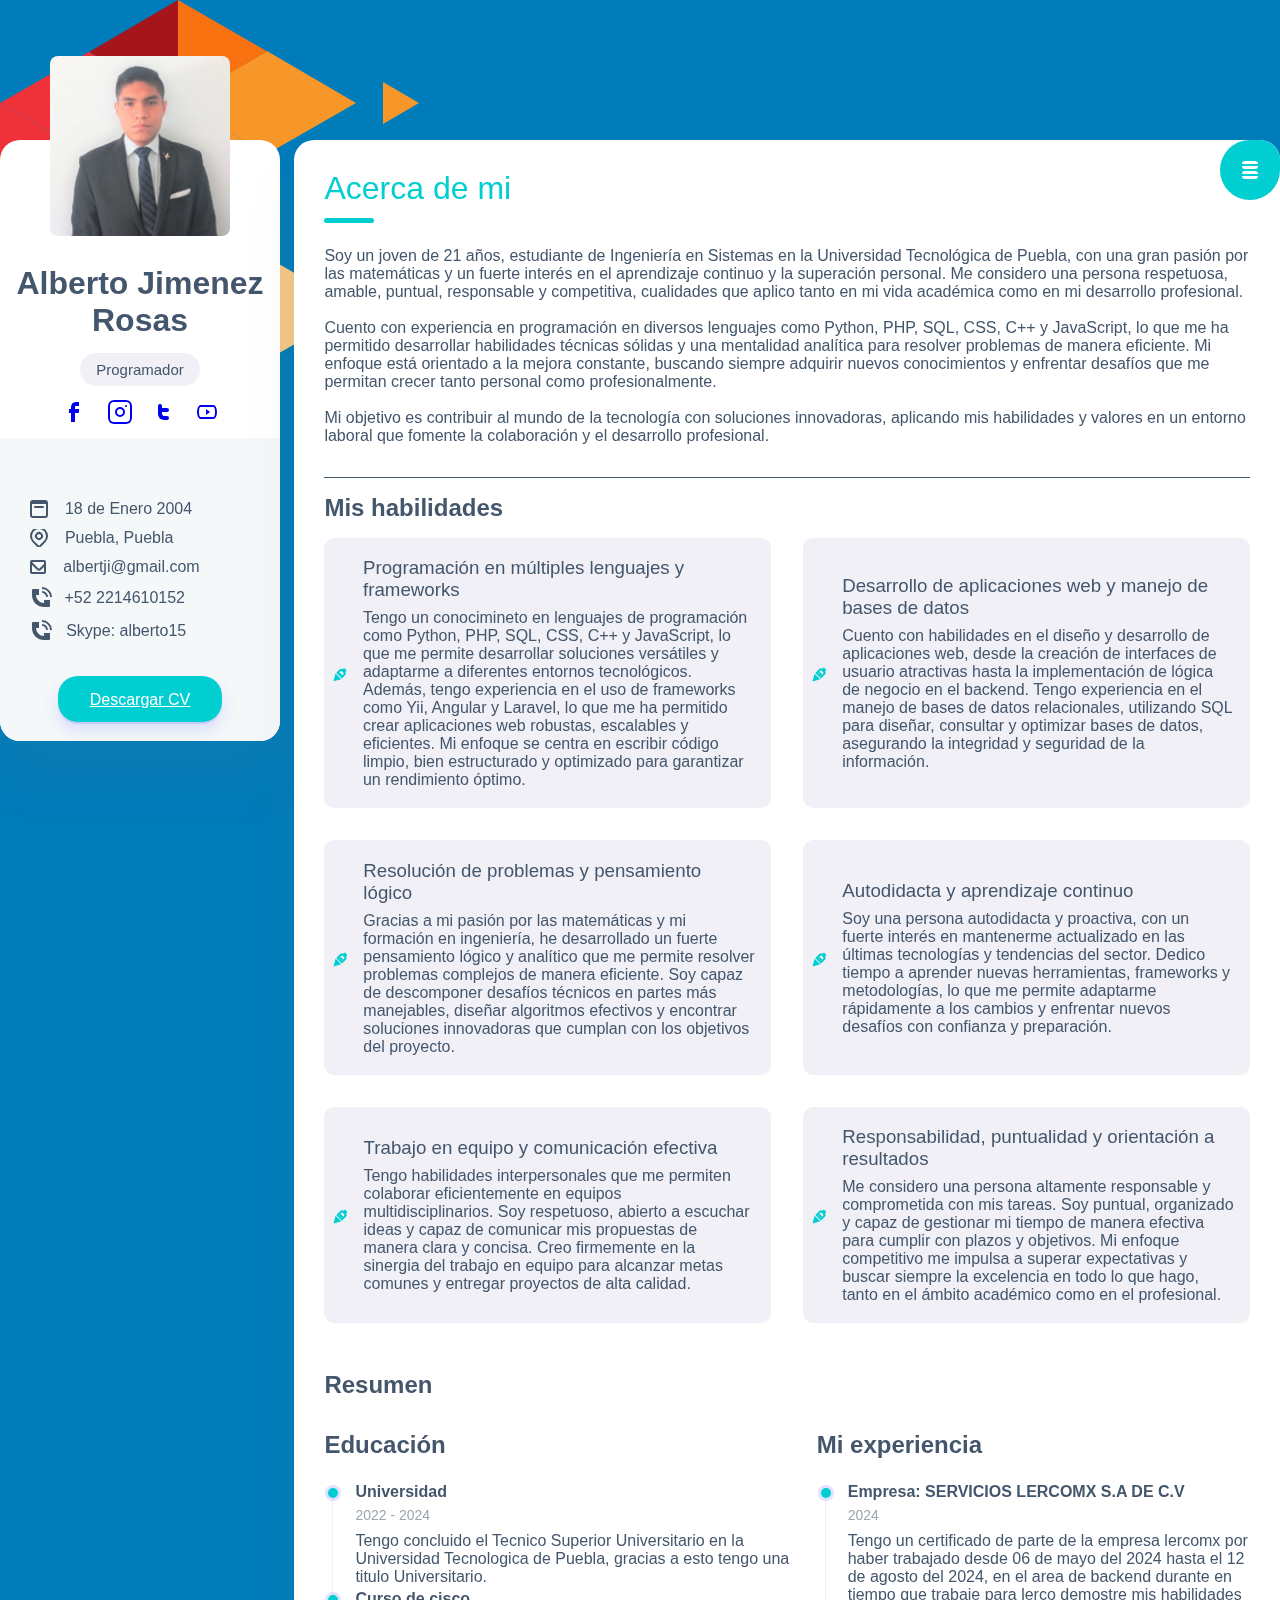
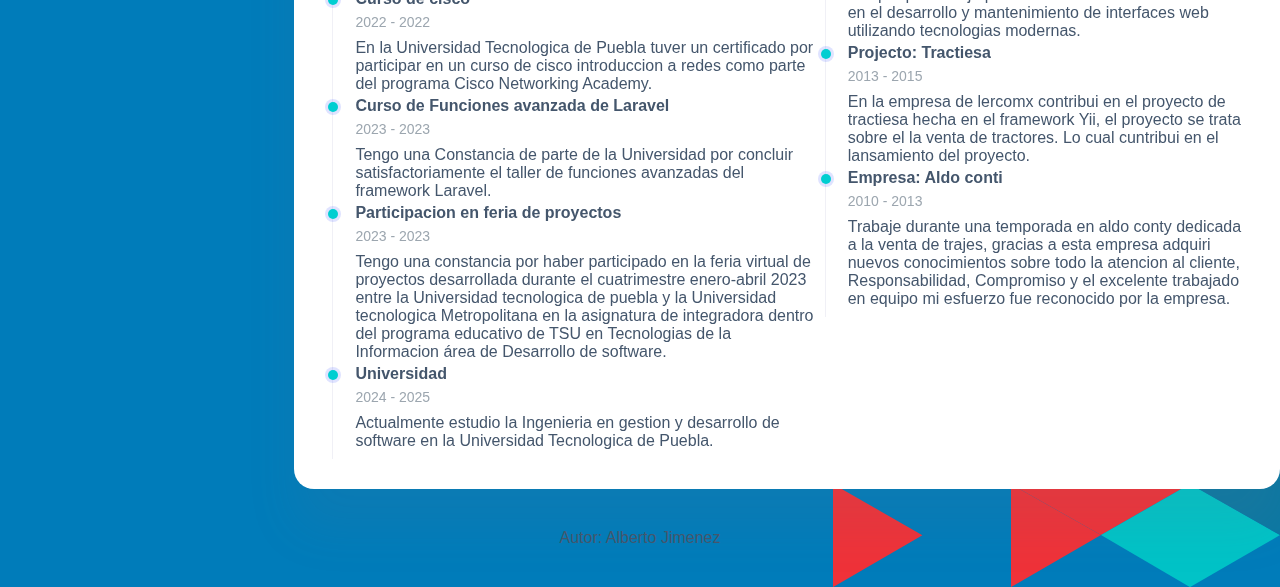
==== Index.html @ 5bc1fa1a "micv" ====
<!DOCTYPE html>
<html lang="en">

<head>
    <meta charset="UTF-8">
    <meta name="viewport" content="width=device-width, initial-scale=1.0">
    <title> Mi sitio CV </title>
    <link rel="stylesheet" href="css/css-gg.css">

    <link rel="shortcut icon" href="resources/logo.svg" type="image/svg">
    <link rel="stylesheet" href="css/site.css">
    <link rel="stylesheet" href="css/mobile.css">

    <script src="js/site.js"></script>
</head>

<body>
    <div class="main-content">
        <aside>
            <div class="profile">
                <img src="resources\156627.jpg" id="photo-profile" class="my-photo">
                <div>
                    <h1 class="title">Alberto Jimenez Rosas</h1>
                    <div class="badge-profile">Programador</div>
                    <div class="social">
                        <a href="https://www.facebook.com/profile.php?id=100022861159487" target="_blank"><i class="gg-facebook"></i></a>
                        <a href="https://www.instagram.com/" target="_blank"><i class="gg-instagram"></i></a>
                        <a href="https://x.com/?lang=es&mx=2" target="_blank"><i class="gg-twitter"></i></a>
                        <a href="https://www.youtube.com/" target="_blank"><i class="gg-youtube"></i></a>
                    </div>
                </div>
                <div class="info">
                    <ul class="contacts-block">
                        <li class="contacts-block-item"><i class="gg-calendar"></i>&nbsp;&nbsp;18 de Enero 2004</li>
                        <li class="contacts-block-item"><i class="gg-pin"></i>&nbsp;&nbsp;Puebla, Puebla</li>
                        <li class="contacts-block-item"><i class="gg-mail"></i><a
                                href="#">&nbsp;&nbsp;albertji@gmail.com</a></li>
                        <li class="contacts-block-item"><i class="gg-phone"></i>&nbsp;+52 2214610152</li>
                        <li class="contacts-block-item"><i class="gg-phone"></i><a href="#">&nbsp;&nbsp;Skype:
                                alberto15</a></li>
                    </ul>
                    <a href="media/prueba.pdf" class="btn">Descargar CV</a>
                </div>
            </div>
        </aside>

        <sectiom class="resume">
            <header>
                <div class="menu-circle">
                    <i class="gg-menu-oreos" onclick="toggleMenu()"></i>
                </div>
                <div class="inner-menu js-menu">
                    <ul class="nav">
                        <li class="nav-item">
                            <a href="index.html">Acerca de</a>
                        </li>
                        <li class="nav-item">
                            <a href="portfolio.html">Portafolio</a>
                        </li>
                    </ul>
                </div>
            </header>
            <div>
                <h2 class="title bordered">Acerca de mi</h2>
                <p>
                    Soy un joven de 21 años, estudiante de Ingeniería en Sistemas en la Universidad Tecnológica de Puebla, con una gran
                    pasión por las matemáticas y un fuerte interés en el aprendizaje continuo y la superación personal. Me considero una
                    persona respetuosa, amable, puntual, responsable y competitiva, cualidades que aplico tanto en mi vida académica como en
                    mi desarrollo profesional.

                    <br>
                    <br>
                    
                    Cuento con experiencia en programación en diversos lenguajes como Python, PHP, SQL, CSS, C++ y JavaScript, lo que me ha
                    permitido desarrollar habilidades técnicas sólidas y una mentalidad analítica para resolver problemas de manera
                    eficiente. Mi enfoque está orientado a la mejora constante, buscando siempre adquirir nuevos conocimientos y enfrentar
                    desafíos que me permitan crecer tanto personal como profesionalmente.

                    <br>
                    <br>
                    
                    Mi objetivo es contribuir al mundo de la tecnología con soluciones innovadoras, aplicando mis habilidades y valores en
                    un entorno laboral que fomente la colaboración y el desarrollo profesional.
                </p>
            </div>
            <div class="services-content">
                <h2>Mis habilidades</h2>
                <div class="my-services">
                    <div>
                        <span class="gg-pen"></span>
                        <div>
                            <h3>Programación en múltiples lenguajes y frameworks</h3>
                            <p>
                                Tengo un conocimineto en lenguajes de programación como Python, PHP, SQL, CSS, C++ y JavaScript, lo que me permite desarrollar soluciones
                                versátiles y adaptarme a diferentes entornos tecnológicos. Además, tengo experiencia en el uso de frameworks como Yii,
                                Angular y Laravel, lo que me ha permitido crear aplicaciones web robustas, escalables y eficientes. Mi enfoque se centra
                                en escribir código limpio, bien estructurado y optimizado para garantizar un rendimiento óptimo.
                            </p>
                        </div>
                    </div>
                    <div>
                        <span class="gg-pen"></span>
                        <div>
                            <h3>Desarrollo de aplicaciones web y manejo de bases de datos</h3>
                            <p>
                                Cuento con habilidades en el diseño y desarrollo de aplicaciones web, desde la creación de interfaces de usuario
                                atractivas hasta la implementación de lógica de negocio en el backend. Tengo experiencia en el manejo de bases de datos
                                relacionales, utilizando SQL para diseñar, consultar y optimizar bases de datos, asegurando la integridad y seguridad de
                                la información.
                            </p>
                        </div>
                    </div>
                    <div>
                        <span class="gg-pen"></span>
                        <div>
                            <h3>Resolución de problemas y pensamiento lógico</h3>
                            <p>
                                Gracias a mi pasión por las matemáticas y mi formación en ingeniería, he desarrollado un fuerte pensamiento lógico y
                                analítico que me permite resolver problemas complejos de manera eficiente. Soy capaz de descomponer desafíos técnicos en
                                partes más manejables, diseñar algoritmos efectivos y encontrar soluciones innovadoras que cumplan con los objetivos del
                                proyecto.
                            </p>
                        </div>
                    </div>
                    <div>
                        <span class="gg-pen"></span>
                        <div>
                            <h3>Autodidacta y aprendizaje continuo</h3>
                            <p>
                                Soy una persona autodidacta y proactiva, con un fuerte interés en mantenerme actualizado en las últimas tecnologías y
                                tendencias del sector. Dedico tiempo a aprender nuevas herramientas, frameworks y metodologías, lo que me permite
                                adaptarme rápidamente a los cambios y enfrentar nuevos desafíos con confianza y preparación.
                            </p>
                        </div>
                    </div>
                    <div>
                        <span class="gg-pen"></span>
                        <div>
                            <h3>Trabajo en equipo y comunicación efectiva</h3>
                            <p>
                                Tengo habilidades interpersonales que me permiten colaborar eficientemente en equipos multidisciplinarios. Soy
                                respetuoso, abierto a escuchar ideas y capaz de comunicar mis propuestas de manera clara y concisa. Creo firmemente en
                                la sinergia del trabajo en equipo para alcanzar metas comunes y entregar proyectos de alta calidad.
                            </p>
                        </div>
                    </div>
                    <div>
                        <span class="gg-pen"></span>
                        <div>
                            <h3>Responsabilidad, puntualidad y orientación a resultados</h3>
                            <p>
                                Me considero una persona altamente responsable y comprometida con mis tareas. Soy puntual, organizado y capaz de
                                gestionar mi tiempo de manera efectiva para cumplir con plazos y objetivos. Mi enfoque competitivo me impulsa a superar
                                expectativas y buscar siempre la excelencia en todo lo que hago, tanto en el ámbito académico como en el profesional.
                            </p>
                        </div>
                    </div>
                </div>
            </div>

            <div class="timeline-content">
                <h2>Resumen</h2>
                <div>
                    <div>
                        <h2><i class="fa fa-user-graduate"></i> Educación</h2>
                        <div class="timeline">
                            <article class="timeline_item">
                                <h5 class="title title--h5 timeline_title">Universidad</h5>
                                <span class="timeline_period">2022 - 2024</span>
                                <p class="timeline_description">
                                    Tengo concluido el Tecnico Superior Universitario en la Universidad Tecnologica de Puebla, gracias a esto tengo una titulo Universitario.

                                </p>
                            </article>
                            <article class="timeline_item">
                                <h5 class="title title--h5 timeline_title">Curso de cisco</h5>
                                <span class="timeline_period">2022 - 2022</span>
                                <p class="timeline_description">
                                    En la Universidad Tecnologica de Puebla tuver un certificado por participar en un curso de cisco introduccion a redes como parte del programa Cisco Networking Academy.
                                </p>
                            </article>
                            <article class="timeline_item">
                                <h5 class="title title--h5 timeline_title">Curso de Funciones avanzada de Laravel </h5>
                                <span class="timeline_period">2023 - 2023</span>
                                <p class="timeline_description">
                                    Tengo una Constancia de parte de la Universidad por concluir satisfactoriamente el taller de funciones avanzadas del framework Laravel.
                                </p>
                            </article>
                            <article class="timeline_item">
                                <h5 class="title title--h5 timeline_title">Participacion en feria de proyectos</h5>
                                <span class="timeline_period">2023 - 2023</span>
                                <p class="timeline_description">
                                    Tengo una constancia por haber participado en la feria virtual de proyectos desarrollada durante el cuatrimestre enero-abril 2023 entre la Universidad tecnologica de puebla y la 
                                    Universidad tecnologica Metropolitana en la asignatura de integradora dentro del programa educativo de TSU en Tecnologias de la Informacion área de Desarrollo de software.
                                </p>
                            </article>
                            <article class="timeline_item">
                                <h5 class="title title--h5 timeline_title">Universidad</h5>
                                <span class="timeline_period">2024 - 2025</span>
                                <p class="timeline_description">
                                    Actualmente estudio la Ingenieria en gestion y desarrollo de software en la Universidad Tecnologica de Puebla. 
                                </p>
                            </article>
                        </div>
                    </div>

                    <div>
                        <h2><i class="fa fa-user-graduate"></i> Mi experiencia</h2>
                        <div class="timeline">
                            <article class="timeline_item">
                                <h5 class="title title--h5 timeline_title">Empresa: SERVICIOS LERCOMX S.A DE C.V</h5>
                                <span class="timeline_period">2024</span>
                                <p class="timeline_description">
                                    Tengo un certificado de parte de la empresa lercomx por haber trabajado desde 06 de mayo del 2024 hasta el 12 de agosto del 2024, en el area de 
                                    backend durante en tiempo que trabaje para lerco demostre mis habilidades en el desarrollo y mantenimiento de interfaces web utilizando tecnologias modernas.
                                </p>
                            </article>
                            <article class="timeline_item">
                                <h5 class="title title--h5 timeline_title">Projecto: Tractiesa</h5>
                                <span class="timeline_period">2013 - 2015</span>
                                <p class="timeline_description">
                                    En la empresa de lercomx contribui en el proyecto de tractiesa hecha en el framework Yii, el proyecto se trata sobre el la venta de tractores.
                                    Lo cual cuntribui en el lansamiento del proyecto.
                                </p>
                            </article>
                            <article class="timeline_item">
                                <h5 class="title title--h5 timeline_title">Empresa: Aldo conti</h5>
                                <span class="timeline_period">2010 - 2013</span>
                                <p class="timeline_description">
                                    Trabaje durante una temporada en aldo conty dedicada a la venta de trajes, gracias a esta empresa adquiri nuevos conocimientos
                                    sobre todo la atencion al cliente, Responsabilidad, Compromiso y el excelente trabajado en equipo mi esfuerzo fue reconocido por la empresa.
                                </p>
                            </article>
                        </div>
                    </div>
                </div>
            </div>

        </sectiom>
    </div>
    <footer>Autor: Alberto Jimenez</footer>
</body>

</html>
---- css/css-gg.css ----
.gg-abstract{box-sizing:border-box;position:relative;display:block;width:14px;height:14px;transform:scale(var(--ggs,1));border-right:3px solid;border-top:3px solid}.gg-abstract::before{content:"";display:block;box-sizing:border-box;position:absolute;width:10px;height:10px;left:0;bottom:0;border:3px solid;border-radius:12px}.gg-add-r{box-sizing:border-box;position:relative;display:block;width:22px;height:22px;border:2px solid;transform:scale(var(--ggs,1));border-radius:4px}.gg-add-r::after,.gg-add-r::before{content:"";display:block;box-sizing:border-box;position:absolute;width:10px;height:2px;background:currentColor;border-radius:5px;top:8px;left:4px}.gg-add-r::after{width:2px;height:10px;top:4px;left:8px}.gg-add{box-sizing:border-box;position:relative;display:block;width:22px;height:22px;border:2px solid;transform:scale(var(--ggs,1));border-radius:22px}.gg-add::after,.gg-add::before{content:"";display:block;box-sizing:border-box;position:absolute;width:10px;height:2px;background:currentColor;border-radius:5px;top:8px;left:4px}.gg-add::after{width:2px;height:10px;top:4px;left:8px}.gg-adidas{position:relative;box-sizing:border-box;display:block;width:23px;height:15px;transform:scale(var(--ggs,1));overflow:hidden}.gg-adidas::before{content:"";position:absolute;box-sizing:border-box;display:block;width:5px;height:18px;background:currentColor;transform:rotate(-30deg);left:4px;bottom:-14px;box-shadow:7px -2px,14px -4px}.gg-airplane{box-sizing:border-box;position:relative;display:block;width:18px;height:18px;transform:scale(var(--ggs,1));background:linear-gradient(to left,currentColor 22px,transparent 0) no-repeat center/16px 2px,radial-gradient(circle,currentColor 60%,transparent 40%) no-repeat right center/2px 2px}.gg-airplane::after,.gg-airplane::before{content:"";display:block;position:absolute;box-sizing:border-box;width:10px;height:8px;border-right:4px solid}.gg-airplane::before{border-top-right-radius:2px;top:0;transform:perspective(10px)rotateX(10deg)skewX(30deg);box-shadow:-4px 3px 0 -2px}.gg-airplane::after{border-bottom-right-radius:2px;bottom:0;transform:perspective(10px)rotateX(-10deg)skewX(-30deg);box-shadow:-4px -3px 0 -2px}.gg-alarm{background:linear-gradient( to left,currentColor 5px,transparent 0)no-repeat 4.5px 6px/5px 2px,linear-gradient( to left,currentColor 7px,transparent 0)no-repeat 4.5px 2px/2px 6px;box-sizing:border-box;position:relative;display:block;width:16px;height:16px;border-radius:100%;border:2px solid transparent;transform:scale(var(--ggs,1));box-shadow:0 0 0 2px}.gg-alarm::after,.gg-alarm::before{content:"";display:block;box-sizing:border-box;position:absolute;width:6px;height:2px;background:currentColor;top:-4px}.gg-alarm::before{left:-5px;transform:rotate(-42deg)}.gg-alarm::after{transform:rotate(42deg);right:-5px}.gg-album{box-sizing:border-box;position:relative;display:block;width:18px;height:18px;transform:scale(var(--ggs,1));border-left:7px solid transparent;border-right:3px solid transparent;border-bottom:8px solid transparent;box-shadow:0 0 0 2px,inset 6px 4px 0 -4px,inset -6px 4px 0 -4px;border-radius:3px}.gg-album::after,.gg-album::before{content:"";display:block;box-sizing:border-box;position:absolute;width:2px;height:5px;background:currentColor;transform:rotate(46deg);top:5px;right:4px}.gg-album::after{transform:rotate(-46deg);right:2px}.gg-align-bottom{box-sizing:border-box;position:relative;display:block;height:12px;width:12px;border-bottom:2px solid;transform:scale(var(--ggs,1));margin-top:4px}.gg-align-bottom::after,.gg-align-bottom::before{content:"";display:block;box-sizing:border-box;position:absolute;width:4px;background:currentColor;bottom:2px}.gg-align-bottom::before{left:1px;height:12px}.gg-align-bottom::after{height:6px;right:1px;opacity:.5}.gg-align-center{box-sizing:border-box;position:relative;display:block;height:12px;width:12px;border-top:2px solid transparent;transform:scale(var(--ggs,1));margin-left:-4px}.gg-align-center::after,.gg-align-center::before{content:"";display:block;box-sizing:border-box;position:absolute;height:4px;background:currentColor}.gg-align-center::before{left:2px;width:12px;top:-2px}.gg-align-center::after{width:6px;right:1px;top:4px;opacity:.5}.gg-align-left{box-sizing:border-box;position:relative;display:block;height:12px;width:12px;border-left:2px solid;transform:scale(var(--ggs,1));margin-left:-4px}.gg-align-left::after,.gg-align-left::before{content:"";display:block;box-sizing:border-box;position:absolute;height:4px;width:12px;background:currentColor;left:2px;top:1px}.gg-align-left::after{width:6px;top:7px;opacity:.5}.gg-align-middle{box-sizing:border-box;position:relative;display:block;height:12px;width:12px;transform:scale(var(--ggs,1));border-top:2px solid transparent;margin-top:-8px}.gg-align-middle::after,.gg-align-middle::before{content:"";display:block;box-sizing:border-box;position:absolute;width:4px;background:currentColor}.gg-align-middle::before{left:1px;height:12px;top:2px}.gg-align-middle::after{height:6px;right:1px;top:5px;opacity:.5}.gg-align-right{box-sizing:border-box;position:relative;display:block;height:12px;width:12px;border-right:2px solid;transform:scale(var(--ggs,1));margin-right:-4px}.gg-align-right::after,.gg-align-right::before{content:"";display:block;box-sizing:border-box;position:absolute;height:4px;width:12px;background:currentColor;right:2px;top:1px}.gg-align-right::after{width:6px;top:7px;opacity:.5}.gg-align-top{box-sizing:border-box;position:relative;display:block;height:12px;width:12px;border-top:2px solid;transform:scale(var(--ggs,1));margin-top:-4px}.gg-align-top::after,.gg-align-top::before{content:"";display:block;box-sizing:border-box;position:absolute;width:4px;background:currentColor;top:2px}.gg-align-top::before{left:1px;height:12px}.gg-align-top::after{height:6px;right:1px;opacity:.5}.gg-anchor{box-sizing:border-box;position:relative;display:block;transform:scale(var(--ggs,1));width:2px;height:14px;background:currentColor;border-radius:8px}.gg-anchor::after,.gg-anchor::before{content:"";display:block;box-sizing:border-box;position:absolute;height:6px;border:2px solid}.gg-anchor::after{width:12px;border-bottom-left-radius:20px;border-bottom-right-radius:20px;border-top-color:transparent;left:-5px;bottom:2px}.gg-anchor::before{width:6px;border-radius:8px;top:-4px;left:-2px}.gg-apple-watch{background:linear-gradient( to left,currentColor 5px,transparent 0)no-repeat 13px 4px/2px 4px;box-sizing:border-box;position:relative;display:block;width:24px;height:24px;border:5px solid transparent;transform:scale(var(--ggs,1));border-radius:9px;box-shadow:inset 0 0 0 2px}.gg-apple-watch::after,.gg-apple-watch::before{content:"";display:block;box-sizing:border-box;position:absolute;border-radius:3px;width:10px;height:5px;border:2px solid;border-bottom:0;border-bottom-left-radius:0;border-bottom-right-radius:0;left:2px}.gg-apple-watch::after{top:-3px}.gg-apple-watch::before{transform:scaleY(-1);top:12px}.gg-arrange-back{box-sizing:border-box;position:relative;transform:scale(var(--ggs,1));display:block;width:18px;height:18px}.gg-arrange-back::after,.gg-arrange-back::before{content:"";display:block;box-sizing:border-box;position:absolute}.gg-arrange-back::after{width:10px;height:10px;border:2px solid;left:4px;top:4px}.gg-arrange-back::before{width:8px;height:8px;background:currentColor;box-shadow:10px 10px 0}.gg-arrange-front{box-sizing:border-box;position:relative;transform:scale(var(--ggs,1));display:block;width:18px;height:18px}.gg-arrange-front::before{content:"";display:block;box-sizing:border-box;position:absolute;width:10px;height:10px;border:2px solid;left:4px;top:4px;box-shadow:-5px -5px 0 -1px,5px 5px 0 -1px}.gg-arrow-align-h{box-sizing:border-box;position:relative;display:block;transform:scale(var(--ggs,1));width:20px;height:10px;background:linear-gradient(to left,currentColor 15px,transparent 0)no-repeat 2px 4px/6px 2px,linear-gradient(to left,currentColor 15px,transparent 0)no-repeat 12px 4px/6px 2px,linear-gradient(to left,currentColor 15px,transparent 0)no-repeat center/2px 10px}.gg-arrow-align-h::after,.gg-arrow-align-h::before{content:"";display:block;box-sizing:border-box;position:absolute;width:6px;height:6px;transform:rotate(45deg);top:2px}.gg-arrow-align-h::after{border-bottom:2px solid;border-left:2px solid;left:1px}.gg-arrow-align-h::before{border-top:2px solid;border-right:2px solid;right:1px}.gg-arrow-align-v{box-sizing:border-box;position:relative;display:block;transform:scale(var(--ggs,1));width:10px;height:20px;background:linear-gradient(to left,currentColor 15px,transparent 0)no-repeat 4px 2px/2px 6px,linear-gradient(to left,currentColor 15px,transparent 0)no-repeat 4px 12px/2px 6px,linear-gradient(to left,currentColor 15px,transparent 0)no-repeat center/10px 2px}.gg-arrow-align-v::after,.gg-arrow-align-v::before{content:"";display:block;box-sizing:border-box;position:absolute;width:6px;height:6px;transform:rotate(-45deg);left:2px}.gg-arrow-align-v::after{border-bottom:2px solid;border-left:2px solid;bottom:1px}.gg-arrow-align-v::before{border-top:2px solid;border-right:2px solid;top:1px}.gg-arrow-bottom-left-o{box-sizing:border-box;position:relative;display:block;width:22px;height:22px;border:2px solid;transform:scale(var(--ggs,1));border-radius:20px}.gg-arrow-bottom-left-o::after,.gg-arrow-bottom-left-o::before{content:"";display:block;box-sizing:border-box;position:absolute;left:4px}.gg-arrow-bottom-left-o::after{width:10px;height:2px;background:currentColor;transform:rotate(-45deg);bottom:8px}.gg-arrow-bottom-left-o::before{width:6px;height:6px;bottom:4px;border-bottom:2px solid;border-left:2px solid}.gg-arrow-bottom-left-r{box-sizing:border-box;position:relative;display:block;width:22px;height:22px;border:2px solid;transform:scale(var(--ggs,1));border-radius:4px}.gg-arrow-bottom-left-r::after,.gg-arrow-bottom-left-r::before{content:"";display:block;box-sizing:border-box;position:absolute;left:4px}.gg-arrow-bottom-left-r::after{width:10px;height:2px;background:currentColor;transform:rotate(-45deg);bottom:8px}.gg-arrow-bottom-left-r::before{width:6px;height:6px;bottom:4px;border-bottom:2px solid;border-left:2px solid}.gg-arrow-bottom-left{box-sizing:border-box;position:relative;display:block;width:8px;height:8px;border-bottom:2px solid;transform:scale(var(--ggs,1));border-left:2px solid}.gg-arrow-bottom-left::after{content:"";display:block;box-sizing:border-box;position:absolute;width:14px;height:2px;background:currentColor;transform:rotate(-45deg);bottom:3px;left:-3px}.gg-arrow-bottom-right-o{box-sizing:border-box;position:relative;display:block;width:22px;height:22px;border:2px solid;transform:scale(var(--ggs,1));border-radius:20px}.gg-arrow-bottom-right-o::after,.gg-arrow-bottom-right-o::before{content:"";display:block;box-sizing:border-box;position:absolute;right:4px}.gg-arrow-bottom-right-o::after{width:10px;height:2px;background:currentColor;transform:rotate(45deg);bottom:8px}.gg-arrow-bottom-right-o::before{width:6px;height:6px;bottom:4px;border-bottom:2px solid;border-right:2px solid}.gg-arrow-bottom-right-r{box-sizing:border-box;position:relative;display:block;width:22px;height:22px;border:2px solid;transform:scale(var(--ggs,1));border-radius:4px}.gg-arrow-bottom-right-r::after,.gg-arrow-bottom-right-r::before{content:"";display:block;box-sizing:border-box;position:absolute;right:4px}.gg-arrow-bottom-right-r::after{width:10px;height:2px;background:currentColor;transform:rotate(45deg);bottom:8px}.gg-arrow-bottom-right-r::before{width:6px;height:6px;bottom:4px;border-bottom:2px solid;border-right:2px solid}.gg-arrow-bottom-right{box-sizing:border-box;position:relative;display:block;width:8px;height:8px;border-bottom:2px solid;transform:scale(var(--ggs,1));border-right:2px solid}.gg-arrow-bottom-right::after{content:"";display:block;box-sizing:border-box;position:absolute;width:14px;height:2px;background:currentColor;transform:rotate(45deg);bottom:3px;right:-3px}.gg-arrow-down-o{box-sizing:border-box;position:relative;display:block;width:22px;height:22px;border:2px solid;transform:scale(var(--ggs,1));border-radius:20px}.gg-arrow-down-o::after,.gg-arrow-down-o::before{content:"";display:block;box-sizing:border-box;position:absolute;bottom:4px}.gg-arrow-down-o::after{width:6px;height:6px;border-bottom:2px solid;border-left:2px solid;transform:rotate(-45deg);left:6px}.gg-arrow-down-o::before{width:2px;height:10px;left:8px;background:currentColor}.gg-arrow-down-r{box-sizing:border-box;position:relative;display:block;width:22px;height:22px;border:2px solid;transform:scale(var(--ggs,1));border-radius:4px}.gg-arrow-down-r::after,.gg-arrow-down-r::before{content:"";display:block;box-sizing:border-box;position:absolute;bottom:4px}.gg-arrow-down-r::after{width:6px;height:6px;border-bottom:2px solid;border-left:2px solid;transform:rotate(-45deg);left:6px}.gg-arrow-down-r::before{width:2px;height:10px;left:8px;background:currentColor}.gg-arrow-down{box-sizing:border-box;position:relative;display:block;transform:scale(var(--ggs,1));width:22px;height:22px}.gg-arrow-down::after,.gg-arrow-down::before{content:"";display:block;box-sizing:border-box;position:absolute;bottom:4px}.gg-arrow-down::after{width:8px;height:8px;border-bottom:2px solid;border-left:2px solid;transform:rotate(-45deg);left:7px}.gg-arrow-down::before{width:2px;height:16px;left:10px;background:currentColor}.gg-arrow-left-o{box-sizing:border-box;position:relative;display:block;width:22px;height:22px;border:2px solid;transform:scale(var(--ggs,1));border-radius:22px}.gg-arrow-left-o::after,.gg-arrow-left-o::before{content:"";display:block;box-sizing:border-box;position:absolute;left:4px}.gg-arrow-left-o::after{width:6px;height:6px;border-bottom:2px solid;border-left:2px solid;transform:rotate(45deg);bottom:6px}.gg-arrow-left-o::before{width:10px;height:2px;bottom:8px;background:currentColor}.gg-arrow-left-r{box-sizing:border-box;position:relative;display:block;width:22px;height:22px;border:2px solid;transform:scale(var(--ggs,1));border-radius:4px}.gg-arrow-left-r::after,.gg-arrow-left-r::before{content:"";display:block;box-sizing:border-box;position:absolute;left:4px}.gg-arrow-left-r::after{width:6px;height:6px;border-bottom:2px solid;border-left:2px solid;transform:rotate(45deg);bottom:6px}.gg-arrow-left-r::before{width:10px;height:2px;bottom:8px;background:currentColor}.gg-arrow-left{box-sizing:border-box;position:relative;display:block;transform:scale(var(--ggs,1));width:22px;height:22px}.gg-arrow-left::after,.gg-arrow-left::before{content:"";display:block;box-sizing:border-box;position:absolute;left:3px}.gg-arrow-left::after{width:8px;height:8px;border-bottom:2px solid;border-left:2px solid;transform:rotate(45deg);bottom:7px}.gg-arrow-left::before{width:16px;height:2px;bottom:10px;background:currentColor}.gg-arrow-long-down-c{box-sizing:border-box;position:relative;display:block;transform:scale(var(--ggs,1));border-right:2px solid transparent;border-left:2px solid transparent;border-top:4px solid transparent;box-shadow:inset 0 0 0 2px;height:24px;width:6px}.gg-arrow-long-down-c::after,.gg-arrow-long-down-c::before{content:"";display:block;box-sizing:border-box;position:absolute}.gg-arrow-long-down-c::after{width:6px;height:6px;border-bottom:2px solid;border-right:2px solid;transform:rotate(45deg);bottom:0;left:-2px}.gg-arrow-long-down-c::before{width:6px;height:6px;border:2px solid;border-radius:8px;top:-4px;left:-2px}.gg-arrow-long-down-e{box-sizing:border-box;position:relative;display:block;transform:scale(var(--ggs,1));border-right:2px solid transparent;border-left:2px solid transparent;border-top:4px solid transparent;box-shadow:inset 0 0 0 2px;height:24px;width:6px}.gg-arrow-long-down-e::after,.gg-arrow-long-down-e::before{content:"";display:block;box-sizing:border-box;position:absolute}.gg-arrow-long-down-e::after{width:6px;height:6px;border-bottom:2px solid;border-right:2px solid;transform:rotate(45deg);bottom:0;left:-2px}.gg-arrow-long-down-e::before{width:6px;height:6px;border:2px solid;top:-5px;left:-2px}.gg-arrow-long-down-l{box-sizing:border-box;position:relative;display:block;transform:scale(var(--ggs,1));border-right:2px solid transparent;border-left:2px solid transparent;box-shadow:inset 0 0 0 2px;height:24px;width:6px}.gg-arrow-long-down-l::after,.gg-arrow-long-down-l::before{content:"";display:block;box-sizing:border-box;position:absolute}.gg-arrow-long-down-l::after{width:6px;height:6px;border-bottom:2px solid;border-right:2px solid;transform:rotate(45deg);bottom:0;left:-2px}.gg-arrow-long-down-l::before{width:6px;height:2px;background:currentColor;top:-1px;left:-2px}.gg-arrow-long-down-r{box-sizing:border-box;position:relative;display:block;transform:scale(var(--ggs,1));border-right:2px solid transparent;border-left:2px solid transparent;border-top:4px solid transparent;box-shadow:inset 0 0 0 2px;height:24px;width:6px}.gg-arrow-long-down-r::after,.gg-arrow-long-down-r::before{content:"";display:block;box-sizing:border-box;position:absolute}.gg-arrow-long-down-r::after{width:6px;height:6px;border-bottom:2px solid;border-right:2px solid;transform:rotate(45deg);bottom:0;left:-2px}.gg-arrow-long-down-r::before{width:6px;height:6px;border:2px solid;transform:rotate(45deg);top:-5px;left:-2px}.gg-arrow-long-down{box-sizing:border-box;position:relative;display:block;transform:scale(var(--ggs,1));border-right:2px solid transparent;border-left:2px solid transparent;box-shadow:inset 0 0 0 2px;height:24px;width:6px}.gg-arrow-long-down::after{content:"";display:block;box-sizing:border-box;position:absolute;width:6px;height:6px;border-bottom:2px solid;border-right:2px solid;transform:rotate(45deg);bottom:0;left:-2px}.gg-arrow-long-left-c{box-sizing:border-box;position:relative;display:block;transform:scale(var(--ggs,1));border-top:2px solid transparent;border-bottom:2px solid transparent;border-right:4px solid transparent;box-shadow:inset 0 0 0 2px;width:24px;height:6px}.gg-arrow-long-left-c::after,.gg-arrow-long-left-c::before{content:"";display:block;box-sizing:border-box;position:absolute}.gg-arrow-long-left-c::after{width:6px;height:6px;border-bottom:2px solid;border-left:2px solid;transform:rotate(45deg);left:0;bottom:-2px}.gg-arrow-long-left-c::before{width:6px;height:6px;border:2px solid;border-radius:8px;right:-4px;bottom:-2px}.gg-arrow-long-left-e{box-sizing:border-box;position:relative;display:block;transform:scale(var(--ggs,1));border-top:2px solid transparent;border-bottom:2px solid transparent;border-right:4px solid transparent;box-shadow:inset 0 0 0 2px;width:24px;height:6px}.gg-arrow-long-left-e::after,.gg-arrow-long-left-e::before{content:"";display:block;box-sizing:border-box;position:absolute}.gg-arrow-long-left-e::after{width:6px;height:6px;border-bottom:2px solid;border-left:2px solid;transform:rotate(45deg);left:0;bottom:-2px}.gg-arrow-long-left-e::before{width:6px;height:6px;border:2px solid;right:-4px;bottom:-2px}.gg-arrow-long-left-l{box-sizing:border-box;position:relative;display:block;transform:scale(var(--ggs,1));border-top:2px solid transparent;border-bottom:2px solid transparent;box-shadow:inset 0 0 0 2px;width:24px;height:6px}.gg-arrow-long-left-l::after,.gg-arrow-long-left-l::before{content:"";display:block;box-sizing:border-box;position:absolute}.gg-arrow-long-left-l::after{width:6px;height:6px;border-bottom:2px solid;border-left:2px solid;transform:rotate(45deg);left:0;bottom:-2px}.gg-arrow-long-left-l::before{width:2px;height:6px;background:currentColor;right:-1px;bottom:-2px}.gg-arrow-long-left-r{box-sizing:border-box;position:relative;display:block;transform:scale(var(--ggs,1));border-top:2px solid transparent;border-bottom:2px solid transparent;border-right:4px solid transparent;box-shadow:inset 0 0 0 2px;width:24px;height:6px}.gg-arrow-long-left-r::after,.gg-arrow-long-left-r::before{content:"";display:block;box-sizing:border-box;position:absolute}.gg-arrow-long-left-r::after{width:6px;height:6px;border-bottom:2px solid;border-left:2px solid;transform:rotate(45deg);left:0;bottom:-2px}.gg-arrow-long-left-r::before{width:6px;height:6px;border:2px solid;transform:rotate(45deg);right:-5px;bottom:-2px}.gg-arrow-long-left{box-sizing:border-box;position:relative;display:block;transform:scale(var(--ggs,1));border-top:2px solid transparent;border-bottom:2px solid transparent;box-shadow:inset 0 0 0 2px;width:24px;height:6px}.gg-arrow-long-left::after{content:"";display:block;box-sizing:border-box;position:absolute;width:6px;height:6px;border-bottom:2px solid;border-left:2px solid;transform:rotate(45deg);left:0;bottom:-2px}.gg-arrow-long-right-c{box-sizing:border-box;position:relative;display:block;transform:scale(var(--ggs,1));border-top:2px solid transparent;border-bottom:2px solid transparent;border-left:4px solid transparent;box-shadow:inset 0 0 0 2px;width:24px;height:6px}.gg-arrow-long-right-c::after,.gg-arrow-long-right-c::before{content:"";display:block;box-sizing:border-box;position:absolute}.gg-arrow-long-right-c::after{width:6px;height:6px;border-top:2px solid;border-right:2px solid;transform:rotate(45deg);right:0;bottom:-2px}.gg-arrow-long-right-c::before{width:6px;height:6px;border:2px solid;border-radius:8px;left:-4px;bottom:-2px}.gg-arrow-long-right-e{box-sizing:border-box;position:relative;display:block;transform:scale(var(--ggs,1));border-top:2px solid transparent;border-bottom:2px solid transparent;border-left:4px solid transparent;box-shadow:inset 0 0 0 2px;width:24px;height:6px}.gg-arrow-long-right-e::after,.gg-arrow-long-right-e::before{content:"";display:block;box-sizing:border-box;position:absolute}.gg-arrow-long-right-e::after{width:6px;height:6px;border-top:2px solid;border-right:2px solid;transform:rotate(45deg);right:0;bottom:-2px}.gg-arrow-long-right-e::before{width:6px;height:6px;border:2px solid;left:-4px;bottom:-2px}.gg-arrow-long-right-l{box-sizing:border-box;position:relative;display:block;transform:scale(var(--ggs,1));border-top:2px solid transparent;border-bottom:2px solid transparent;box-shadow:inset 0 0 0 2px;width:24px;height:6px}.gg-arrow-long-right-l::after,.gg-arrow-long-right-l::before{content:"";display:block;box-sizing:border-box;position:absolute}.gg-arrow-long-right-l::after{width:6px;height:6px;border-top:2px solid;border-right:2px solid;transform:rotate(45deg);right:0;bottom:-2px}.gg-arrow-long-right-l::before{width:2px;height:6px;background:currentColor;left:-1px;bottom:-2px}.gg-arrow-long-right-r{box-sizing:border-box;position:relative;display:block;transform:scale(var(--ggs,1));border-top:2px solid transparent;border-bottom:2px solid transparent;border-left:4px solid transparent;box-shadow:inset 0 0 0 2px;width:24px;height:6px}.gg-arrow-long-right-r::after,.gg-arrow-long-right-r::before{content:"";display:block;box-sizing:border-box;position:absolute}.gg-arrow-long-right-r::after{width:6px;height:6px;border-top:2px solid;border-right:2px solid;transform:rotate(45deg);right:0;bottom:-2px}.gg-arrow-long-right-r::before{width:6px;height:6px;border:2px solid;transform:rotate(45deg);left:-5px;bottom:-2px}.gg-arrow-long-right{box-sizing:border-box;position:relative;display:block;transform:scale(var(--ggs,1));border-top:2px solid transparent;border-bottom:2px solid transparent;box-shadow:inset 0 0 0 2px;width:24px;height:6px}.gg-arrow-long-right::after{content:"";display:block;box-sizing:border-box;position:absolute;width:6px;height:6px;border-top:2px solid;border-right:2px solid;transform:rotate(45deg);right:0;bottom:-2px}.gg-arrow-long-up-c{box-sizing:border-box;position:relative;display:block;transform:scale(var(--ggs,1));border-right:2px solid transparent;border-left:2px solid transparent;border-bottom:4px solid transparent;box-shadow:inset 0 0 0 2px;height:24px;width:6px}.gg-arrow-long-up-c::after,.gg-arrow-long-up-c::before{content:"";display:block;box-sizing:border-box;position:absolute}.gg-arrow-long-up-c::after{width:6px;height:6px;border-top:2px solid;border-left:2px solid;transform:rotate(45deg);top:0;left:-2px}.gg-arrow-long-up-c::before{width:6px;height:6px;border:2px solid;border-radius:8px;bottom:-4px;left:-2px}.gg-arrow-long-up-e{box-sizing:border-box;position:relative;display:block;transform:scale(var(--ggs,1));border-right:2px solid transparent;border-left:2px solid transparent;border-bottom:4px solid transparent;box-shadow:inset 0 0 0 2px;height:24px;width:6px}.gg-arrow-long-up-e::after,.gg-arrow-long-up-e::before{content:"";display:block;box-sizing:border-box;position:absolute}.gg-arrow-long-up-e::after{width:6px;height:6px;border-top:2px solid;border-left:2px solid;transform:rotate(45deg);top:0;left:-2px}.gg-arrow-long-up-e::before{width:6px;height:6px;border:2px solid;bottom:-5px;left:-2px}.gg-arrow-long-up-l{box-sizing:border-box;position:relative;display:block;transform:scale(var(--ggs,1));border-right:2px solid transparent;border-left:2px solid transparent;box-shadow:inset 0 0 0 2px;height:24px;width:6px}.gg-arrow-long-up-l::after,.gg-arrow-long-up-l::before{content:"";display:block;box-sizing:border-box;position:absolute}.gg-arrow-long-up-l::after{width:6px;height:6px;border-top:2px solid;border-left:2px solid;transform:rotate(45deg);top:0;left:-2px}.gg-arrow-long-up-l::before{width:6px;height:2px;background:currentColor;bottom:-1px;left:-2px}.gg-arrow-long-up-r{box-sizing:border-box;position:relative;display:block;transform:scale(var(--ggs,1));border-right:2px solid transparent;border-left:2px solid transparent;border-bottom:4px solid transparent;box-shadow:inset 0 0 0 2px;height:24px;width:6px}.gg-arrow-long-up-r::after,.gg-arrow-long-up-r::before{content:"";display:block;box-sizing:border-box;position:absolute}.gg-arrow-long-up-r::after{width:6px;height:6px;border-top:2px solid;border-left:2px solid;transform:rotate(45deg);top:0;left:-2px}.gg-arrow-long-up-r::before{width:6px;height:6px;border:2px solid;transform:rotate(45deg);bottom:-5px;left:-2px}.gg-arrow-long-up,.gg-arrow-long-up::after{display:block;box-sizing:border-box;width:6px}.gg-arrow-long-up{position:relative;transform:scale(var(--ggs,1));border-right:2px solid transparent;border-left:2px solid transparent;box-shadow:inset 0 0 0 2px;height:24px}.gg-arrow-long-up::after{content:"";position:absolute;height:6px;border-top:2px solid;border-left:2px solid;transform:rotate(45deg);top:0;left:-2px}.gg-arrow-right-o{box-sizing:border-box;position:relative;display:block;width:22px;height:22px;border:2px solid;transform:scale(var(--ggs,1));border-radius:20px}.gg-arrow-right-o::after,.gg-arrow-right-o::before{content:"";display:block;box-sizing:border-box;position:absolute;right:4px}.gg-arrow-right-o::after{width:6px;height:6px;border-top:2px solid;border-right:2px solid;transform:rotate(45deg);bottom:6px}.gg-arrow-right-o::before{width:10px;height:2px;bottom:8px;background:currentColor}.gg-arrow-right-r{box-sizing:border-box;position:relative;display:block;width:22px;height:22px;border:2px solid;transform:scale(var(--ggs,1));border-radius:4px}.gg-arrow-right-r::after,.gg-arrow-right-r::before{content:"";display:block;box-sizing:border-box;position:absolute;right:4px}.gg-arrow-right-r::after{width:6px;height:6px;border-top:2px solid;border-right:2px solid;transform:rotate(45deg);bottom:6px}.gg-arrow-right-r::before{width:10px;height:2px;bottom:8px;background:currentColor}.gg-arrow-right{box-sizing:border-box;position:relative;display:block;transform:scale(var(--ggs,1));width:22px;height:22px}.gg-arrow-right::after,.gg-arrow-right::before{content:"";display:block;box-sizing:border-box;position:absolute;right:3px}.gg-arrow-right::after{width:8px;height:8px;border-top:2px solid;border-right:2px solid;transform:rotate(45deg);bottom:7px}.gg-arrow-right::before{width:16px;height:2px;bottom:10px;background:currentColor}.gg-arrow-top-left-o{box-sizing:border-box;position:relative;display:block;width:22px;height:22px;border:2px solid;transform:scale(var(--ggs,1));border-radius:20px}.gg-arrow-top-left-o::after,.gg-arrow-top-left-o::before{content:"";display:block;box-sizing:border-box;position:absolute}.gg-arrow-top-left-o::after{width:10px;height:2px;background:currentColor;transform:rotate(45deg);bottom:8px;right:4px}.gg-arrow-top-left-o::before{width:6px;height:6px;left:4px;top:4px;border-top:2px solid;border-left:2px solid}.gg-arrow-top-left-r{box-sizing:border-box;position:relative;display:block;width:22px;height:22px;border:2px solid;transform:scale(var(--ggs,1));border-radius:4px}.gg-arrow-top-left-r::after,.gg-arrow-top-left-r::before{content:"";display:block;box-sizing:border-box;position:absolute;left:4px}.gg-arrow-top-left-r::after{width:10px;height:2px;background:currentColor;transform:rotate(45deg);bottom:8px}.gg-arrow-top-left-r::before{width:6px;height:6px;top:4px;border-top:2px solid;border-left:2px solid}.gg-arrow-top-left{box-sizing:border-box;position:relative;display:block;width:8px;height:8px;transform:scale(var(--ggs,1));border-top:2px solid;border-left:2px solid}.gg-arrow-top-left::after{content:"";display:block;box-sizing:border-box;position:absolute;width:14px;height:2px;background:currentColor;transform:rotate(45deg);top:3px;left:-3px}.gg-arrow-top-right-o{box-sizing:border-box;position:relative;display:block;width:22px;height:22px;border:2px solid;transform:scale(var(--ggs,1));border-radius:20px}.gg-arrow-top-right-o::after,.gg-arrow-top-right-o::before{content:"";display:block;box-sizing:border-box;position:absolute;right:4px}.gg-arrow-top-right-o::after{width:10px;height:2px;background:currentColor;transform:rotate(-45deg);bottom:8px}.gg-arrow-top-right-o::before{width:6px;height:6px;top:4px;border-top:2px solid;border-right:2px solid}.gg-arrow-top-right-r{box-sizing:border-box;position:relative;display:block;width:22px;height:22px;border:2px solid;transform:scale(var(--ggs,1));border-radius:4px}.gg-arrow-top-right-r::after,.gg-arrow-top-right-r::before{content:"";display:block;box-sizing:border-box;position:absolute;right:4px}.gg-arrow-top-right-r::after{width:10px;height:2px;background:currentColor;transform:rotate(-45deg);bottom:8px}.gg-arrow-top-right-r::before{width:6px;height:6px;top:4px;border-top:2px solid;border-right:2px solid}.gg-arrow-top-right{box-sizing:border-box;position:relative;display:block;width:8px;height:8px;border-top:2px solid;transform:scale(var(--ggs,1));border-right:2px solid}.gg-arrow-top-right::after{content:"";display:block;box-sizing:border-box;position:absolute;width:14px;height:2px;background:currentColor;transform:rotate(-45deg);top:3px;right:-3px}.gg-arrow-up-o{box-sizing:border-box;position:relative;display:block;width:22px;height:22px;border:2px solid;transform:scale(var(--ggs,1));border-radius:20px}.gg-arrow-up-o::after,.gg-arrow-up-o::before{content:"";display:block;box-sizing:border-box;position:absolute;top:4px}.gg-arrow-up-o::after{width:6px;height:6px;border-top:2px solid;border-left:2px solid;transform:rotate(45deg);left:6px}.gg-arrow-up-o::before{width:2px;height:10px;left:8px;background:currentColor}.gg-arrow-up-r{box-sizing:border-box;position:relative;display:block;width:22px;height:22px;border:2px solid;transform:scale(var(--ggs,1));border-radius:4px}.gg-arrow-up-r::after,.gg-arrow-up-r::before{content:"";display:block;box-sizing:border-box;position:absolute;top:4px}.gg-arrow-up-r::after{width:6px;height:6px;border-top:2px solid;border-left:2px solid;transform:rotate(45deg);left:6px}.gg-arrow-up-r::before{width:2px;height:10px;left:8px;background:currentColor}.gg-arrow-up{box-sizing:border-box;position:relative;display:block;transform:scale(var(--ggs,1));width:22px;height:22px}.gg-arrow-up::after,.gg-arrow-up::before{content:"";display:block;box-sizing:border-box;position:absolute;top:4px}.gg-arrow-up::after{width:8px;height:8px;border-top:2px solid;border-left:2px solid;transform:rotate(45deg);left:7px}.gg-arrow-up::before{width:2px;height:16px;left:10px;background:currentColor}.gg-arrows-breake-h{box-sizing:border-box;position:relative;display:block;transform:scale(var(--ggs,1));width:20px;height:10px;background:linear-gradient(to left,currentColor 10px,transparent 0)no-repeat center left/8px 2px,linear-gradient(to left,currentColor 10px,transparent 0)no-repeat center right/8px 2px,linear-gradient(to left,currentColor 10px,transparent 0)no-repeat 7px center/2px 10px,linear-gradient(to left,currentColor 10px,transparent 0)no-repeat 11px center/2px 10px}.gg-arrows-breake-h::after,.gg-arrows-breake-h::before{content:"";display:block;box-sizing:border-box;position:absolute;width:6px;height:6px;transform:rotate(45deg);top:2px}.gg-arrows-breake-h::after{border-left:2px solid;border-bottom:2px solid}.gg-arrows-breake-h::before{border-right:2px solid;border-top:2px solid;right:0}.gg-arrows-breake-v{box-sizing:border-box;position:relative;display:block;transform:scale(var(--ggs,1));width:10px;height:20px;background:linear-gradient(to left,currentColor 10px,transparent 0)no-repeat center top/2px 8px,linear-gradient(to left,currentColor 10px,transparent 0)no-repeat center bottom/2px 8px,linear-gradient(to left,currentColor 10px,transparent 0)no-repeat center 7px/10px 2px,linear-gradient(to left,currentColor 10px,transparent 0)no-repeat center 11px/10px 2px}.gg-arrows-breake-v::after,.gg-arrows-breake-v::before{content:"";display:block;box-sizing:border-box;position:absolute;width:6px;height:6px;transform:rotate(45deg);left:2px}.gg-arrows-breake-v::after{border-left:2px solid;border-top:2px solid}.gg-arrows-breake-v::before{border-right:2px solid;border-bottom:2px solid;bottom:0}.gg-arrows-exchange-alt-v{box-sizing:border-box;position:relative;display:block;transform:scale(var(--ggs,1));width:14px;height:16px}.gg-arrows-exchange-alt-v::after,.gg-arrows-exchange-alt-v::before{content:"";display:block;box-sizing:border-box;position:absolute;width:2px;background:currentColor;border-radius:4px}.gg-arrows-exchange-alt-v::before{height:6px;transform:rotate(-45deg);box-shadow:13px -2px 0;top:10px;left:2px}.gg-arrows-exchange-alt-v::after{height:12px;box-shadow:-4px 4px 0;right:4px}.gg-arrows-exchange-alt{box-sizing:border-box;position:relative;display:block;transform:scale(var(--ggs,1));width:16px;height:14px}.gg-arrows-exchange-alt::after,.gg-arrows-exchange-alt::before{content:"";display:block;box-sizing:border-box;position:absolute;height:2px;background:currentColor;border-radius:4px}.gg-arrows-exchange-alt::before{width:6px;transform:rotate(-45deg);box-shadow:-2px -13px 0;right:0;top:10px}.gg-arrows-exchange-alt::after{width:12px;box-shadow:4px 4px 0;top:4px}.gg-arrows-exchange-v{box-sizing:border-box;position:relative;display:block;transform:scale(var(--ggs,1));width:14px;height:16px}.gg-arrows-exchange-v::after,.gg-arrows-exchange-v::before{content:"";display:block;box-sizing:border-box;position:absolute;width:2px;background:currentColor;border-radius:4px}.gg-arrows-exchange-v::before{height:6px;transform:rotate(45deg);box-shadow:7px -4px 0;top:4px;left:2px}.gg-arrows-exchange-v::after{height:12px;box-shadow:-4px 4px 0;right:4px;bottom:4px}.gg-arrows-exchange{box-sizing:border-box;position:relative;display:block;transform:scale(var(--ggs,1));width:16px;height:14px}.gg-arrows-exchange::after,.gg-arrows-exchange::before{content:"";display:block;box-sizing:border-box;position:absolute;height:2px;background:currentColor;border-radius:4px}.gg-arrows-exchange::before{width:6px;transform:rotate(45deg);box-shadow:2px -13px 0;top:10px}.gg-arrows-exchange::after{width:12px;box-shadow:-4px 4px 0;left:4px;top:4px}.gg-arrows-expand-down-left{box-sizing:border-box;position:relative;display:block;transform:scale(var(--ggs,1));width:16px;height:16px;box-shadow:-6px 6px 0 -4px}.gg-arrows-expand-down-left::before{content:"";display:block;box-sizing:border-box;position:absolute;width:8px;height:8px;border:2px solid;border-radius:1px;right:0}.gg-arrows-expand-down-left::after{content:"";display:block;box-sizing:border-box;position:absolute;background:currentColor;width:2px;height:10px;transform:rotate(45deg);top:8px;left:2px;border-radius:4px}.gg-arrows-expand-down-right{box-sizing:border-box;position:relative;display:block;transform:scale(var(--ggs,1));width:16px;height:16px;box-shadow:6px 6px 0 -4px}.gg-arrows-expand-down-right::before{content:"";display:block;box-sizing:border-box;position:absolute;width:8px;height:8px;border:2px solid;border-radius:1px;left:0}.gg-arrows-expand-down-right::after{content:"";display:block;box-sizing:border-box;position:absolute;background:currentColor;width:2px;height:10px;transform:rotate(-45deg);top:8px;right:2px;border-radius:4px}.gg-arrows-expand-left-alt{box-sizing:border-box;position:relative;display:block;transform:scale(var(--ggs,1));width:14px;height:14px;margin:2px;box-shadow:6px 6px 0 -4px,-6px -6px 0 -4px}.gg-arrows-expand-left-alt::after,.gg-arrows-expand-left-alt::before{content:"";display:block;box-sizing:border-box;position:absolute;transform:rotate(-45deg)}.gg-arrows-expand-left-alt::before{width:2px;height:22px;top:-4px;left:6px;border-top:9px solid;border-bottom:9px solid}.gg-arrows-expand-left-alt::after{width:8px;height:2px;background:currentColor;top:6px;left:3px}.gg-arrows-expand-left{box-sizing:border-box;position:relative;display:block;transform:scale(var(--ggs,1));width:14px;height:14px;box-shadow:6px 6px 0 -4px,-6px -6px 0 -4px}.gg-arrows-expand-left::before{content:"";display:block;box-sizing:border-box;position:absolute;width:2px;height:22px;top:-4px;left:6px;transform:rotate(-45deg);border-top:9px solid;border-bottom:9px solid}.gg-arrows-expand-right-alt{box-sizing:border-box;position:relative;display:block;transform:scale(var(--ggs,1));width:14px;height:14px;margin:2px;box-shadow:-6px 6px 0 -4px,6px -6px 0 -4px}.gg-arrows-expand-right-alt::after,.gg-arrows-expand-right-alt::before{content:"";display:block;box-sizing:border-box;position:absolute;transform:rotate(45deg)}.gg-arrows-expand-right-alt::before{width:2px;height:22px;top:-4px;left:6px;border-top:9px solid;border-bottom:9px solid}.gg-arrows-expand-right-alt::after{width:8px;height:2px;background:currentColor;top:6px;left:3px}.gg-arrows-expand-right{box-sizing:border-box;position:relative;display:block;transform:scale(var(--ggs,1));width:14px;height:14px;margin:2px;box-shadow:-6px 6px 0 -4px,6px -6px 0 -4px}.gg-arrows-expand-right::before{content:"";display:block;box-sizing:border-box;position:absolute;width:2px;height:22px;top:-4px;left:6px;transform:rotate(45deg);border-top:9px solid;border-bottom:9px solid}.gg-arrows-expand-up-left{box-sizing:border-box;position:relative;display:block;transform:scale(var(--ggs,1));width:16px;height:16px;box-shadow:-6px -6px 0 -4px}.gg-arrows-expand-up-left::before{content:"";display:block;box-sizing:border-box;position:absolute;width:8px;height:8px;border:2px solid;border-radius:1px;right:0;bottom:0}.gg-arrows-expand-up-left::after{content:"";display:block;box-sizing:border-box;position:absolute;background:currentColor;width:2px;height:10px;transform:rotate(-45deg);bottom:8px;left:2px;border-radius:4px}.gg-arrows-expand-up-right{box-sizing:border-box;position:relative;display:block;transform:scale(var(--ggs,1));width:16px;height:16px;box-shadow:6px -6px 0 -4px}.gg-arrows-expand-up-right::before{content:"";display:block;box-sizing:border-box;position:absolute;width:8px;height:8px;border:2px solid;border-radius:1px;left:0;bottom:0}.gg-arrows-expand-up-right::after{content:"";display:block;box-sizing:border-box;position:absolute;background:currentColor;width:2px;height:10px;transform:rotate(45deg);bottom:8px;right:2px;border-radius:4px}.gg-arrows-h-alt{box-sizing:border-box;position:relative;display:block;transform:scale(var(--ggs,1));width:20px;height:10px;background:linear-gradient(to left,currentColor 18px,transparent 0)no-repeat 2px 4px/16px 2px}.gg-arrows-h-alt::after,.gg-arrows-h-alt::before{content:"";display:block;box-sizing:border-box;position:absolute;width:6px;height:6px;transform:rotate(45deg);top:2px}.gg-arrows-h-alt::after{border-bottom:2px solid;border-left:2px solid;left:1px}.gg-arrows-h-alt::before{border-top:2px solid;border-right:2px solid;right:1px}.gg-arrows-h{box-sizing:border-box;position:relative;display:block;transform:scale(var(--ggs,1));width:20px;height:10px;background:linear-gradient(to left,currentColor 15px,transparent 0)no-repeat 2px 4px/6px 2px,linear-gradient(to left,currentColor 15px,transparent 0)no-repeat 12px 4px/6px 2px}.gg-arrows-h::after,.gg-arrows-h::before{content:"";display:block;box-sizing:border-box;position:absolute;width:6px;height:6px;transform:rotate(45deg);top:2px}.gg-arrows-h::after{border-bottom:2px solid;border-left:2px solid;left:1px}.gg-arrows-h::before{border-top:2px solid;border-right:2px solid;right:1px}.gg-arrows-merge-alt-h{box-sizing:border-box;position:relative;display:block;transform:scale(var(--ggs,1));width:22px;height:12px;background:linear-gradient(to left,currentColor 12px,transparent 0)no-repeat center left/8px 2px,linear-gradient(to left,currentColor 12px,transparent 0)no-repeat center right/8px 2px,linear-gradient(to left,currentColor 12px,transparent 0)no-repeat 20px center/2px 12px,linear-gradient(to left,currentColor 12px,transparent 0)no-repeat 0 center/2px 12px}.gg-arrows-merge-alt-h::after,.gg-arrows-merge-alt-h::before{content:"";display:block;box-sizing:border-box;position:absolute;width:6px;height:6px;transform:rotate(45deg);top:3px}.gg-arrows-merge-alt-h::after{border-left:2px solid;border-bottom:2px solid;right:3px;}.gg-arrows-merge-alt-h::before{border-right:2px solid;border-top:2px solid;left:3px}.gg-arrows-merge-alt-v{box-sizing:border-box;position:relative;display:block;transform:scale(var(--ggs,1));width:12px;height:22px;background:linear-gradient(to left,currentColor 10px,transparent 0)no-repeat center top/2px 8px,linear-gradient(to left,currentColor 10px,transparent 0)no-repeat center bottom/2px 8px,linear-gradient(to left,currentColor 10px,transparent 0)no-repeat center 20px/10px 2px,linear-gradient(to left,currentColor 10px,transparent 0)no-repeat center 0/10px 2px}.gg-arrows-merge-alt-v::after,.gg-arrows-merge-alt-v::before{content:"";display:block;box-sizing:border-box;position:absolute;width:6px;height:6px;transform:rotate(45deg);left:3px}.gg-arrows-merge-alt-v::after{border-left:2px solid;border-top:2px solid;bottom:3px;}.gg-arrows-merge-alt-v::before{border-right:2px solid;border-bottom:2px solid;top:3px}.gg-arrows-scroll-h{box-sizing:border-box;position:relative;display:block;transform:scale(var(--ggs,1));width:16px;height:6px}.gg-arrows-scroll-h::after,.gg-arrows-scroll-h::before{content:"";display:block;box-sizing:border-box;position:absolute;width:6px;height:6px;transform:rotate(45deg)}.gg-arrows-scroll-h::after{border-bottom:2px solid;border-left:2px solid;right:0}.gg-arrows-scroll-h::before{border-top:2px solid;border-right:2px solid;left:0}.gg-arrows-scroll-v{box-sizing:border-box;position:relative;display:block;transform:scale(var(--ggs,1));width:6px;height:16px}.gg-arrows-scroll-v::after,.gg-arrows-scroll-v::before{content:"";display:block;box-sizing:border-box;position:absolute;width:6px;height:6px;transform:rotate(-45deg)}.gg-arrows-scroll-v::after{border-bottom:2px solid;border-left:2px solid}.gg-arrows-scroll-v::before{border-top:2px solid;border-right:2px solid;bottom:0}.gg-arrows-shrink-h{box-sizing:border-box;position:relative;display:block;transform:scale(var(--ggs,1));width:20px;height:10px;background:linear-gradient(to left,currentColor 10px,transparent 0)no-repeat center center/10px 2px,linear-gradient(to left,currentColor 10px,transparent 0)no-repeat 18px center/2px 10px,linear-gradient(to left,currentColor 10px,transparent 0)no-repeat 0px center/2px 10px}.gg-arrows-shrink-h::after,.gg-arrows-shrink-h::before{content:"";display:block;box-sizing:border-box;position:absolute;width:6px;height:6px;transform:rotate(45deg);top:2px}.gg-arrows-shrink-h::after{border-left:2px solid;border-bottom:2px solid;left:4px;}.gg-arrows-shrink-h::before{border-right:2px solid;border-top:2px solid;right:4px}.gg-arrows-shrink-v{box-sizing:border-box;position:relative;display:block;transform:scale(var(--ggs,1));width:10px;height:20px;background:linear-gradient(to left,currentColor 10px,transparent 0)no-repeat center center/2px 10px,linear-gradient(to left,currentColor 10px,transparent 0)no-repeat center 18px/10px 2px,linear-gradient(to left,currentColor 10px,transparent 0)no-repeat center 0/10px 2px}.gg-arrows-shrink-v::after,.gg-arrows-shrink-v::before{content:"";display:block;box-sizing:border-box;position:absolute;width:6px;height:6px;transform:rotate(45deg);left:2px}.gg-arrows-shrink-v::after{border-left:2px solid;border-top:2px solid;top:4px;}.gg-arrows-shrink-v::before{border-right:2px solid;border-bottom:2px solid;bottom:4px}.gg-arrows-v-alt{box-sizing:border-box;position:relative;display:block;transform:scale(var(--ggs,1));width:10px;height:20px;background:linear-gradient(to left,currentColor 16px,transparent 0)no-repeat 4px 2px/2px 16px}.gg-arrows-v-alt::after,.gg-arrows-v-alt::before{content:"";display:block;box-sizing:border-box;position:absolute;width:6px;height:6px;transform:rotate(-45deg);left:2px}.gg-arrows-v-alt::after{border-bottom:2px solid;border-left:2px solid;bottom:1px}.gg-arrows-v-alt::before{border-top:2px solid;border-right:2px solid;top:1px}.gg-arrows-v{box-sizing:border-box;position:relative;display:block;transform:scale(var(--ggs,1));width:10px;height:20px;background:linear-gradient(to left,currentColor 15px,transparent 0)no-repeat 4px 2px/2px 6px,linear-gradient(to left,currentColor 15px,transparent 0)no-repeat 4px 12px/2px 6px}.gg-arrows-v::after,.gg-arrows-v::before{content:"";display:block;box-sizing:border-box;position:absolute;width:6px;height:6px;transform:rotate(-45deg);left:2px}.gg-arrows-v::after{border-bottom:2px solid;border-left:2px solid;bottom:1px}.gg-arrows-v::before{border-top:2px solid;border-right:2px solid;top:1px}.gg-assign{box-sizing:border-box;position:relative;display:block;width:6px;height:6px;background:currentColor;transform:scale(var(--ggs,1));border-radius:100px}.gg-assign::before{content:"";display:block;box-sizing:border-box;position:absolute;width:12px;height:12px;box-shadow:-5px -5px 0 -3px,5px 5px 0 -3px,5px -5px 0 -3px,-5px 5px 0 -3px;left:-3px;top:-3px}.gg-asterisk{box-sizing:border-box;position:relative;display:block;transform:scale(var(--ggs,1));width:12px;height:12px;border-left:5px solid transparent;border-right:5px solid transparent;box-shadow:inset 0 0 0 2px}.gg-asterisk::after,.gg-asterisk::before{content:"";display:block;position:absolute;box-sizing:border-box;width:2px;height:12px;background:currentColor;transform:rotate(55deg)}.gg-asterisk::after{transform:rotate(-55deg)}.gg-atlasian{position:relative;box-sizing:border-box;display:block;width:22px;height:18px;transform:scale(var(--ggs,1));overflow:hidden}.gg-atlasian::after,.gg-atlasian::before{content:"";display:block;box-sizing:border-box;position:absolute;width:6px;background:currentColor;border-radius:4px}.gg-atlasian::before{height:12px;border-top-right-radius:10px;bottom:-4px;left:3px;transform:rotate(30deg) skewY(35deg);opacity:.8}.gg-atlasian::after{height:24px;border-top-left-radius:10px;bottom:-8px;right:3px;transform:rotate(-30deg) skewY(-35deg)}.gg-attachment{box-sizing:border-box;position:relative;display:block;width:14px;height:14px;border:2px solid;border-top:0;border-bottom-left-radius:100px;border-bottom-right-radius:100px;transform:scale(var(--ggs,1));margin-top:11px}.gg-attachment::after,.gg-attachment::before{content:"";display:block;box-sizing:border-box;position:absolute;border-radius:3px;border:2px solid}.gg-attachment::after{border-bottom:0;border-top-left-radius:100px;border-top-right-radius:100px;right:-2px;width:10px;height:14px;bottom:8px}.gg-attachment::before{width:6px;height:12px;border-top:0;border-bottom-left-radius:100px;border-bottom-right-radius:100px;left:2px;bottom:4px}.gg-attribution{display:block;box-sizing:border-box;transform:scale(var(--ggs,1));width:16px;height:18px;background:linear-gradient(to left,currentColor 14px,transparent 0) no-repeat 1px 2px/8px 2px,linear-gradient(to left,currentColor 14px,transparent 0) no-repeat 6px 14px/6px 2px,radial-gradient(circle,currentColor 60%,transparent 40%) no-repeat 10px 12px/6px 6px,radial-gradient(circle,currentColor 60%,transparent 40%) no-repeat 0 0/6px 6px}.gg-attribution::after,.gg-attribution::before{content:"";display:block;box-sizing:border-box;position:absolute;width:8px;height:8px;border:2px solid}.gg-attribution::before{border-right:0;border-top-left-radius:10px;border-bottom-left-radius:10px;top:8px;left:2px}.gg-attribution::after{border-left:0;border-top-right-radius:10px;border-bottom-right-radius:10px;right:2px;top:2px}.gg-awards{display:block;position:relative;transform:scale(var(--ggs,1));box-sizing:border-box;width:16px;height:20px;border:4px solid transparent;border-top:12px solid transparent;border-bottom:0;box-shadow:inset 4px 0 0 -2px,inset -4px 0 0 -2px}.gg-awards::after,.gg-awards::before{content:"";box-sizing:border-box;position:absolute;display:block;border:2px solid}.gg-awards::before{width:14px;height:14px;border-radius:22px;top:-12px;left:-3px}.gg-awards::after{width:6px;height:6px;border-right-color:transparent;border-bottom-color:transparent;border-bottom-left-radius:1px;border-top-right-radius:1px;transform:rotate(45deg);bottom:-3px;left:1px}.gg-backspace{box-sizing:border-box;position:relative;display:block;width:14px;height:14px;transform:scale(var(--ggs,1));border:2px solid;border-left:0;border-top-right-radius:2px;border-bottom-right-radius:2px}.gg-backspace::after,.gg-backspace::before{content:"";display:block;box-sizing:border-box;position:absolute}.gg-backspace::before{background:linear-gradient( to left,currentColor 18px,transparent 0)no-repeat center center/10px 2px;border-right:3px solid transparent;box-shadow:inset 0 0 0 2px;right:2px;bottom:1px;width:8px;height:8px;border-left:3px solid transparent;transform:rotate(45deg)}.gg-backspace::after{width:10px;height:10px;border-top:2px solid;border-left:2px solid;border-top-left-radius:1px;transform:rotate(-45deg);top:0;left:-5px}.gg-band-aid{box-sizing:border-box;position:relative;display:block;transform:rotate(-25deg)scale(var(--ggs,1));width:24px;height:12px;border:2px solid;border-radius:22px}.gg-band-aid::after,.gg-band-aid::before{content:"";display:block;box-sizing:border-box;position:absolute}.gg-band-aid::before{width:12px;height:10px;top:-2px;left:4px;border-left:2px solid;border-right:2px solid}.gg-band-aid::after{width:2px;height:2px;background:currentColor;box-shadow:0 4px 0,4px 0 0,4px 4px 0;border-radius:22px;left:7px;top:1px}.gg-battery-empty{box-sizing:border-box;position:relative;display:block;width:20px;height:12px;transform:scale(var(--ggs,1));border:2px solid;border-radius:3px;margin-left:-3px}.gg-battery-empty::before{content:"";display:block;box-sizing:border-box;position:absolute;border-radius:3px;width:4px;height:6px;right:-4px;top:1px;background:currentColor}.gg-battery-full{box-sizing:border-box;position:relative;display:block;width:20px;height:12px;transform:scale(var(--ggs,1));border:2px solid;border-radius:3px;margin-left:-3px}.gg-battery-full::after,.gg-battery-full::before{content:"";display:block;box-sizing:border-box;position:absolute;height:6px;background:currentColor;top:1px}.gg-battery-full::before{right:-4px;border-radius:3px;width:4px}.gg-battery-full::after{width:14px;left:1px}.gg-battery{box-sizing:border-box;position:relative;display:block;width:20px;height:12px;transform:scale(var(--ggs,1));border:2px solid;border-radius:3px;margin-left:-3px}.gg-battery::after,.gg-battery::before{content:"";display:block;box-sizing:border-box;position:absolute;height:6px;background:currentColor;top:1px}.gg-battery::before{right:-4px;border-radius:3px;width:4px}.gg-battery::after{width:8px;left:1px}.gg-bee,.gg-bee::after,.gg-bee::before{display:block;box-sizing:border-box;border:2px solid}.gg-bee{position:relative;width:12px;height:20px;transform:scale(var(--ggs,1));border-radius:22px;background:linear-gradient(to left,currentColor 12px,transparent 0) no-repeat center 6px/12px 2px,linear-gradient(to left,currentColor 12px,transparent 0) no-repeat center 10px/12px 2px;box-shadow:0 4px 0 -2px,0 7px 0 -4px}.gg-bee::after,.gg-bee::before{content:"";position:absolute;width:6px;height:10px;border-top:0;border-bottom-left-radius:22px;border-bottom-right-radius:22px;top:4px}.gg-bee::before{left:-6px;transform:rotate(40deg)}.gg-bee::after{right:-6px;transform:rotate(-40deg)}.gg-bell,.gg-bell::before{border-top-left-radius:100px;border-top-right-radius:100px}.gg-bell{box-sizing:border-box;position:relative;display:block;transform:scale(var(--ggs,1));border:2px solid;border-bottom:0;width:14px;height:14px}.gg-bell::after,.gg-bell::before{content:"";display:block;box-sizing:border-box;position:absolute}.gg-bell::before{background:currentColor;width:4px;height:4px;top:-4px;left:3px}.gg-bell::after{border-radius:3px;width:16px;height:10px;border:6px solid transparent;border-top:1px solid transparent;box-shadow:inset 0 0 0 4px,0 -2px 0 0;top:14px;left:-3px;border-bottom-left-radius:100px;border-bottom-right-radius:100px}.gg-bitbucket{position:relative;box-sizing:border-box;display:block;width:15px;height:15px;transform:scale(var(--ggs,1));border-top:5px solid;background:linear-gradient(to left,currentColor 10px,transparent 0)no-repeat center bottom/10px 5px}.gg-bitbucket::after,.gg-bitbucket::before{content:"";display:block;box-sizing:border-box;position:absolute;background:currentColor;width:5px;height:15px;top:-5px;transform:skew(10deg);border-radius:1px}.gg-bitbucket::after{right:0;transform:skew(-10deg)}.gg-block{box-sizing:border-box;position:relative;display:block;transform:scale(var(--ggs,1));width:16px;height:16px;border:2px solid;border-radius:100%}.gg-block::before{content:"";display:block;box-sizing:border-box;position:absolute;width:10px;height:2px;background:currentColor;border-radius:5px;transform:rotate(-45deg);top:5px;left:1px}.gg-bmw{position:relative;box-sizing:border-box;display:block;transform:scale(var(--ggs,1));width:18px;height:18px;border:2px solid;border-radius:18px}.gg-bmw::before{content:"";position:absolute;box-sizing:border-box;display:block;border:9px solid;border-top-color:transparent;border-bottom-color:transparent;border-radius:18px;transform:rotate(45deg);left:-2px;top:-2px}.gg-board{display:block;position:relative;box-sizing:border-box;transform:scale(var(--ggs,1));width:16px;height:12px;border-left:4px solid transparent;border-right:4px solid transparent;box-shadow:0 0 0 2px,inset 2px 0 0,inset -2px 0 0;border-radius:2px}.gg-bolt{box-sizing:border-box;position:relative;display:block;transform:scale(var(--ggs,1));width:6px;height:21px}.gg-bolt::after,.gg-bolt::before{content:"";display:block;box-sizing:border-box;position:absolute;width:0;height:0;border-left:3px solid transparent;border-right:3px solid transparent;transform:rotate(30deg)}.gg-bolt::before{border-bottom:12px solid;left:0;top:0}.gg-bolt::after{border-top:12px solid;right:0;bottom:0}.gg-bookmark,.gg-bookmark::after{display:block;box-sizing:border-box;border-top-right-radius:3px}.gg-bookmark{border:2px solid;border-bottom:0;border-top-left-radius:3px;overflow:hidden;position:relative;transform:scale(var(--ggs,1));width:14px;height:16px}.gg-bookmark::after{content:"";position:absolute;width:12px;height:12px;border-top:2px solid;border-right:2px solid;transform:rotate(-45deg);top:9px;left:-1px}.gg-border-all{transform:scale(var(--ggs,1));}.gg-border-all,.gg-border-all::before{box-sizing:border-box;position:relative;display:block;width:14px;height:14px}.gg-border-all::before{content:"";position:absolute;border:3px solid;bottom:0;left:0}.gg-border-bottom{transform:scale(var(--ggs,1));}.gg-border-bottom,.gg-border-bottom::before{box-sizing:border-box;position:relative;display:block;width:14px;height:14px;border-bottom:3px solid}.gg-border-bottom::before{content:"";position:absolute;height:10px;border:3px solid;border-bottom:0;bottom:2px;left:0;opacity:.3}.gg-border-left{transform:scale(var(--ggs,1));}.gg-border-left,.gg-border-left::before{box-sizing:border-box;position:relative;display:block;width:14px;height:14px;border-left:3px solid}.gg-border-left::before{content:"";position:absolute;width:10px;border:3px solid;border-left:0;bottom:0;left:2px;opacity:.3}.gg-border-right{transform:scale(var(--ggs,1));}.gg-border-right,.gg-border-right::before{box-sizing:border-box;position:relative;display:block;width:14px;height:14px;border-right:3px solid}.gg-border-right::before{content:"";position:absolute;width:10px;border:3px solid;border-right:0;bottom:0;right:2px;opacity:.3}.gg-border-style-dashed{transform:scale(var(--ggs,1));}.gg-border-style-dashed,.gg-border-style-dashed::before{box-sizing:border-box;position:relative;display:block;width:26px;height:17px}.gg-border-style-dashed::before{content:"";position:absolute;height:2px;top:7px;border-top:2px dashed}.gg-border-style-dotted{transform:scale(var(--ggs,1));}.gg-border-style-dotted,.gg-border-style-dotted::before{box-sizing:border-box;position:relative;display:block;width:26px;height:17px}.gg-border-style-dotted::before{content:"";position:absolute;height:2px;top:7px;border-top:2px dotted}.gg-border-style-solid{transform:scale(var(--ggs,1));}.gg-border-style-solid,.gg-border-style-solid::before{box-sizing:border-box;position:relative;display:block;width:26px;height:17px}.gg-border-style-solid::before{content:"";position:absolute;height:2px;top:7px;border-top:2px solid}.gg-border-top{transform:scale(var(--ggs,1));}.gg-border-top,.gg-border-top::before{box-sizing:border-box;position:relative;display:block;width:14px;height:14px;border-top:3px solid}.gg-border-top::before{content:"";position:absolute;height:10px;border:3px solid;border-top:0;top:2px;left:0;opacity:.3}.gg-bot{box-sizing:border-box;position:relative;display:block;transform:scale(var(--ggs,1));width:21px;height:10px;border-right:8px solid transparent;border-left:8px solid transparent;border-bottom:1px solid transparent;border-radius:12px;box-shadow:0 0 0 2px,-4px 0 0 -1px,4px 0 0 -1px,inset 0 -4px 0 -2px}.gg-bot::after,.gg-bot::before{content:"";display:block;box-sizing:border-box;position:absolute;width:2px;height:2px;box-shadow:0 0 0 2px;top:3px}.gg-bot::before{left:-4px;border-radius:3px}.gg-bot::after{border-radius:100px;right:-4px}.gg-bowl{display:block;position:relative;transform:scale(var(--ggs,1));box-sizing:border-box;width:20px;height:18px}.gg-bowl::after,.gg-bowl::before{content:"";display:block;box-sizing:border-box;position:absolute}.gg-bowl::before{width:20px;height:12px;border:2px solid;border-bottom-left-radius:10px;border-bottom-right-radius:10px;bottom:0}.gg-bowl::after{background:currentColor;width:2px;height:10px;border-radius:4px;transform:rotate(45deg);right:4px;top:-1px}.gg-box{box-sizing:border-box;position:relative;display:block;transform:scale(var(--ggs,1));width:22px;height:20px;border:2px solid;border-radius:3px}.gg-box::after,.gg-box::before{content:"";display:block;box-sizing:border-box;position:absolute;border-radius:3px;height:2px;background:currentColor}.gg-box::before{left:6px;width:6px;top:8px}.gg-box::after{width:22px;left:-2px;top:4px}.gg-boy,.gg-boy::after,.gg-boy::before{display:block;box-sizing:border-box;border-radius:42px}.gg-boy{position:relative;width:20px;height:20px;transform:scale(var(--ggs,1));overflow:hidden;box-shadow:inset 0 0 0 2px}.gg-boy::after,.gg-boy::before{content:"";position:absolute;width:2px;height:2px;background:currentColor;box-shadow:6px 0 0;left:6px;top:10px}.gg-boy::after{width:20px;height:20px;top:-13px;right:-12px;}.gg-brackets{box-sizing:border-box;position:relative;display:block;transform:scale(var(--ggs,1));width:18px;height:18px;border:2px solid;border-radius:3px}.gg-brackets::after,.gg-brackets::before{content:"";display:block;box-sizing:border-box;position:absolute;border:2px solid;width:4px;height:10px;top:2px}.gg-brackets::before{border-right:0;left:2px}.gg-brackets::after{border-left:0;right:2px}.gg-briefcase{box-sizing:border-box;position:relative;display:block;transform:scale(var(--ggs,1));width:22px;height:16px;border:2px solid;border-radius:2px;margin-top:1px}.gg-briefcase::after,.gg-briefcase::before{content:"";display:block;box-sizing:border-box;position:absolute}.gg-briefcase::before{border:2px solid;border-top-left-radius:1px;border-top-right-radius:1px;left:4px;width:10px;height:4px;border-bottom:0;top:-5px}.gg-briefcase::after{width:18px;height:3px;border-left:7px solid transparent;border-right:7px solid transparent;border-bottom:1px solid transparent;box-shadow:0 2px 0,inset 16px 74px 0;top:4px}.gg-browse{display:block;position:relative;transform:scale(var(--ggs,1));box-sizing:border-box;width:16px;height:22px;border:2px solid;border-radius:3px;background:linear-gradient(to left,currentcolor 10px,transparent 0) no-repeat center 2px/8px 2px,linear-gradient(to left,currentcolor 10px,transparent 0) no-repeat center 6px/8px 2px}.gg-browse::after,.gg-browse::before{content:"";display:block;box-sizing:border-box;position:absolute;border-radius:22px}.gg-browse::before{width:6px;height:6px;border:2px solid;left:3px;top:9px}.gg-browse::after{width:2px;height:4px;background:currentColor;bottom:1px;right:2px;transform:rotate(-45deg)}.gg-browser{box-sizing:border-box;position:relative;display:block;transform:scale(var(--ggs,1));width:24px;height:18px;border:2px solid;border-radius:3px}.gg-browser::after,.gg-browser::before{content:"";display:block;box-sizing:border-box;position:absolute;width:22px;height:2px;background:currentColor;top:4px}.gg-browser::after{border-radius:3px;width:2px;box-shadow:3px 0 0,6px 0 0;top:1px;left:1px}.gg-brush{display:block;position:relative;transform:scale(var(--ggs,1));box-sizing:border-box;width:14px;height:18px;background:linear-gradient(to left,currentColor 10px,transparent 0) no-repeat 4px bottom/2px 5px,linear-gradient(to left,currentColor 10px,transparent 0) no-repeat 8px bottom/2px 5px}.gg-brush::after,.gg-brush::before{content:"";display:block;box-sizing:border-box;position:absolute;border:2px solid}.gg-brush::before{width:6px;height:8px;border-top-left-radius:6px;border-top-right-radius:6px;border-bottom:0;left:4px;top:0}.gg-brush::after{width:14px;height:10px;border-top:0;border-radius:3px;border-top-left-radius:1px;border-top-right-radius:1px;background:linear-gradient(to left,currentColor 10px,transparent 0) no-repeat left top/4px 2px,linear-gradient(to left,currentColor 10px,transparent 0) no-repeat right top/4px 2px;bottom:0}.gg-bulb{box-sizing:border-box;position:relative;display:block;transform:scale(var(--ggs,1));width:16px;height:16px;border:2px solid;border-bottom-color:transparent;border-radius:100px}.gg-bulb::after,.gg-bulb::before{content:"";display:block;box-sizing:border-box;position:absolute}.gg-bulb::before{border-top:0;border-bottom-left-radius:18px;border-bottom-right-radius:18px;top:10px;border-bottom:2px solid transparent;box-shadow:0 5px 0 -2px,inset 2px 0 0 0,inset -2px 0 0 0,inset 0 -4px 0 -2px;width:8px;height:8px;left:2px}.gg-bulb::after{width:12px;height:2px;border-left:3px solid;border-right:3px solid;border-radius:2px;bottom:0;left:0}.gg-c-plus-plus{position:relative;display:block;width:16px;height:16px;transform:scale(var(--ggs,1));border:3px solid currentColor;box-sizing:border-box;border-radius:100px;border-right-color:transparent}.gg-c-plus-plus::after,.gg-c-plus-plus::before{content:"";position:absolute;box-sizing:border-box;display:block;width:9px;height:6px;border-left:2px solid;border-right:2px solid;right:-9px;top:2px}.gg-c-plus-plus::after{width:13px;height:2px;border-left:6px solid;border-right:6px solid;right:-11px;top:4px}.gg-calculator{box-sizing:border-box;position:relative;display:block;transform:scale(var(--ggs,1));width:18px;height:22px;border:2px solid;border-radius:2px}.gg-calculator::after,.gg-calculator::before{content:"";display:block;box-sizing:border-box;position:absolute;width:10px;height:2px;background:currentColor;top:2px;left:2px}.gg-calculator::after{width:2px;box-shadow:4px 0 0,8px 0 0,0 4px 0,4px 4px 0,8px 4px 0,0 8px 0,4px 8px 0,8px 8px 0,8px 6px 0;top:6px}.gg-calendar-dates{box-sizing:border-box;position:relative;display:block;transform:scale(var(--ggs,1));width:18px;height:18px;border:2px solid;border-radius:3px}.gg-calendar-dates::after,.gg-calendar-dates::before{content:"";display:block;box-sizing:border-box;position:absolute;border-radius:3px;height:2px;left:2px}.gg-calendar-dates::before{background:currentColor;width:2px;box-shadow:4px 0 0,8px 0 0,0 4px 0,4px 4px 0,8px 4px 0;top:6px}.gg-calendar-dates::after{width:10px;top:-4px;box-shadow:0 6px 0 0}.gg-calendar-due{box-sizing:border-box;position:relative;display:block;transform:scale(var(--ggs,1));width:18px;height:18px;border:2px solid;border-radius:3px}.gg-calendar-due::after,.gg-calendar-due::before{content:"";display:block;box-sizing:border-box;position:absolute;border-radius:6px;background:currentColor}.gg-calendar-due::before{top:2px;width:10px;height:2px;left:2px}.gg-calendar-due::after{width:4px;height:4px;bottom:3px;left:5px}.gg-calendar-next{box-sizing:border-box;position:relative;display:block;transform:scale(var(--ggs,1));width:14px;height:14px;border:2px solid transparent;border-bottom:4px solid transparent;border-right:4px solid transparent;border-left:3px solid transparent;box-shadow:0 0 0 2px,inset 0 -2px 0;border-radius:1px}.gg-calendar-next::after,.gg-calendar-next::before{content:"";display:block;box-sizing:border-box;position:absolute}.gg-calendar-next::before{background:currentColor;border-radius:2px;top:0;left:-1px;width:10px;height:2px}.gg-calendar-next::after{width:0;height:0;border-top:3px solid transparent;border-bottom:3px solid transparent;border-left:5px solid;bottom:-2px;right:-2px}.gg-calendar-today{box-sizing:border-box;position:relative;display:block;transform:scale(var(--ggs,1));width:18px;height:18px;border:2px solid;border-top:4px solid;border-radius:3px}.gg-calendar-today::before{content:"";display:block;box-sizing:border-box;position:absolute;background:currentColor;height:4px;width:4px;border-radius:2px;right:2px;bottom:2px}.gg-calendar-two{box-sizing:border-box;position:relative;display:block;transform:scale(var(--ggs,1));width:18px;height:18px;border:2px solid;border-radius:3px}.gg-calendar-two::before{content:"";display:block;box-sizing:border-box;position:absolute;width:10px;height:2px;background:currentColor;border-radius:3px;top:2px;left:2px}.gg-calendar,.gg-calendar::before{display:block;box-sizing:border-box}.gg-calendar{position:relative;transform:scale(var(--ggs,1));width:18px;height:18px;border:2px solid;border-top:4px solid;border-radius:3px}.gg-calendar::before{content:"";position:absolute;width:10px;border-radius:3px;left:2px;background:currentColor;height:2px;top:2px}.gg-calibrate{display:block;box-sizing:border-box;position:relative;transform:scale(var(--ggs,1));width:18px;height:18px;overflow:hidden}.gg-calibrate::after,.gg-calibrate::before{content:"";display:block;box-sizing:border-box;position:absolute;border-radius:22px}.gg-calibrate::before{width:6px;height:6px;background:currentColor;top:10px;left:6px}.gg-calibrate::after{width:22px;height:22px;border:6px solid transparent;border-top:6px solid;left:-2px;top:1px}.gg-camera{box-sizing:border-box;position:relative;display:block;transform:scale(var(--ggs,1));border:2px solid;border-radius:3px;width:18px;height:12px;perspective:24px}.gg-camera::after,.gg-camera::before{content:"";display:block;box-sizing:border-box;position:absolute}.gg-camera::before{border:2px solid;border-left-color:transparent;transform:rotateY(-70deg);width:8px;height:8px;right:-7px;top:0}.gg-camera::after{width:10px;height:5px;border-top:2px solid;border-right:2px solid;top:-5px;right:2px;border-top-right-radius:2px}.gg-cap{box-sizing:border-box;position:relative;display:block;transform:scale(var(--ggs,1));width:18px;height:12px;border:2px solid;border-bottom-color:transparent;border-top-left-radius:100px;border-top-right-radius:100px}.gg-cap::after,.gg-cap::before{content:"";display:block;box-sizing:border-box;position:absolute}.gg-cap::after{border-top:2px solid transparent;border-bottom:2px solid transparent;border-left:4px solid transparent;border-right:4px solid transparent;box-shadow:0 0 0 2px,inset 12px 0 0 0;bottom:-8px;width:18px;height:6px;border-radius:1px;left:-2px}.gg-cap::before{width:4px;height:4px;background:currentColor;border-radius:2px;left:5px;top:-4px}.gg-captions{border-radius:1px;transform:scale(var(--ggs,1))}.gg-captions,.gg-captions::after,.gg-captions::before{box-sizing:border-box;position:relative;display:block;width:20px;height:16px;border:2px solid}.gg-captions::after,.gg-captions::before{content:"";position:absolute;width:5px;height:8px;border-right:transparent;top:2px;left:2px}.gg-captions::before{left:9px}.gg-card-clubs{box-sizing:border-box;position:relative;display:block;transform:scale(var(--ggs,1));width:18px;height:22px;border:2px solid;border-radius:3px}.gg-card-clubs::before{content:"";display:block;box-sizing:border-box;position:absolute;background:currentColor;border-radius:4px;width:4px;height:4px;left:5px;top:4px;box-shadow:-2.5px 4px 0,2.5px 4px 0}.gg-card-diamonds{box-sizing:border-box;position:relative;display:block;transform:scale(var(--ggs,1));width:18px;height:22px;border:2px solid;border-radius:3px}.gg-card-diamonds::before{content:"";display:block;box-sizing:border-box;position:absolute;width:6px;height:6px;background:currentColor;transform:rotate(45deg);top:6px;left:4px}.gg-card-hearts{box-sizing:border-box;position:relative;display:block;transform:scale(var(--ggs,1));width:18px;height:22px;border:2px solid;border-radius:3px}.gg-card-hearts::after,.gg-card-hearts::before{content:"";display:block;box-sizing:border-box;position:absolute;width:4px;height:6px;background:currentColor;border-top-left-radius:16px;border-top-right-radius:16px;transform:rotate(45deg);left:6px;top:6px}.gg-card-hearts::after{transform:rotate(-45deg);left:4px}.gg-card-spades{box-sizing:border-box;position:relative;display:block;transform:scale(var(--ggs,1));width:18px;height:22px;border:2px solid;border-radius:3px}.gg-card-spades::after,.gg-card-spades::before{content:"";display:block;box-sizing:border-box;position:absolute;width:4px;height:6px;background:currentColor;border-bottom-left-radius:16px;border-bottom-right-radius:16px;transform:rotate(-45deg);left:6px;top:6px}.gg-card-spades::after{transform:rotate(45deg);left:4px}.gg-carousel{box-sizing:border-box;position:relative;display:block;transform:scale(var(--ggs,1));width:22px;height:18px}.gg-carousel::after,.gg-carousel::before{content:"";display:block;box-sizing:border-box;position:absolute;border-radius:3px}.gg-carousel::before{width:22px;height:10px;border:2px solid}.gg-carousel::after{width:10px;height:2px;background:currentColor;top:16px;left:6px;box-shadow:-3px -4px 0,3px -4px 0}.gg-cast{background:linear-gradient( to left,currentColor 5px,transparent 0)no-repeat bottom right/6px 2px,linear-gradient( to left,currentColor 5px,transparent 0)no-repeat top left/2px 2px;box-sizing:border-box;position:relative;display:block;transform:scale(var(--ggs,1));width:20px;height:16px;border-top:2px solid;border-right:2px solid;border-radius:2px;border-left:0}.gg-cast::after,.gg-cast::before{content:"";display:block;box-sizing:border-box;position:absolute;width:20px;height:20px;border:6px double;border-top-color:transparent;border-bottom-color:transparent;border-left-color:transparent;border-radius:50%;transform:rotate(-45deg);bottom:-10px;left:-10px}.gg-cast::after{width:4px;height:4px;border:2px solid;border-top-color:transparent;border-bottom-color:transparent;border-left-color:transparent;bottom:-2px;left:-2px}.gg-chanel{box-sizing:border-box;position:relative;display:block;transform:scale(var(--ggs,1));width:21px;height:18px}.gg-chanel::after,.gg-chanel::before{content:"";display:block;position:absolute;box-sizing:border-box;border:3px solid;width:18px;height:18px;border-radius:22px}.gg-chanel::before{border-left-color:transparent;left:-3px}.gg-chanel::after{border-right-color:transparent;right:-3px}.gg-chart{box-sizing:border-box;position:relative;display:block;transform:scale(var(--ggs,1));width:10px;height:10px;border-bottom:2px solid;border-left:2px solid}.gg-chart::after,.gg-chart::before{content:"";display:block;position:absolute;border:2px solid;box-sizing:border-box}.gg-chart::before{border-top-right-radius:100px;right:-2px;top:-2px;width:8px;height:8px}.gg-chart::after{width:18px;height:18px;border-radius:100px;border-right-color:transparent;left:-10px;transform:rotate(-45deg)}.gg-check-o{box-sizing:border-box;position:relative;display:block;transform:scale(var(--ggs,1));width:22px;height:22px;border:2px solid;border-radius:100px}.gg-check-o::after{content:"";display:block;box-sizing:border-box;position:absolute;left:3px;top:-1px;width:6px;height:10px;border-color:currentColor;border-width:0 2px 2px 0;border-style:solid;transform-origin:bottom left;transform:rotate(45deg)}.gg-check-r{box-sizing:border-box;position:relative;display:block;width:22px;height:22px;border:2px solid;transform:scale(var(--ggs,1));border-radius:4px}.gg-check-r::after{content:"";display:block;box-sizing:border-box;position:absolute;left:3px;top:-1px;width:6px;height:10px;border-width:0 2px 2px 0;border-style:solid;transform-origin:bottom left;transform:rotate(45deg)}.gg-check{box-sizing:border-box;position:relative;display:block;transform:scale(var(--ggs,1));width:22px;height:22px;border:2px solid transparent;border-radius:100px}.gg-check::after{content:"";display:block;box-sizing:border-box;position:absolute;left:3px;top:-1px;width:6px;height:10px;border-width:0 2px 2px 0;border-style:solid;transform-origin:bottom left;transform:rotate(45deg)}.gg-chevron-double-down-o{box-sizing:border-box;position:relative;display:block;transform:scale(var(--ggs,1));border:2px solid;border-radius:40px;width:22px;height:22px}.gg-chevron-double-down-o::after,.gg-chevron-double-down-o::before{content:"";display:block;box-sizing:border-box;position:absolute;width:6px;height:6px;border-bottom:2px solid;border-right:2px solid;transform:rotate(45deg);left:6px;top:3px}.gg-chevron-double-down-o::after{top:7px}.gg-chevron-double-down-r{box-sizing:border-box;position:relative;display:block;transform:scale(var(--ggs,1));border:2px solid;border-radius:4px;width:22px;height:22px}.gg-chevron-double-down-r::after,.gg-chevron-double-down-r::before{content:"";display:block;box-sizing:border-box;position:absolute;width:6px;height:6px;border-bottom:2px solid;border-right:2px solid;transform:rotate(45deg);left:6px;top:3px}.gg-chevron-double-down-r::after{top:7px}.gg-chevron-double-down{box-sizing:border-box;position:relative;display:block;transform:scale(var(--ggs,1));width:22px;height:22px}.gg-chevron-double-down::after,.gg-chevron-double-down::before{content:"";display:block;box-sizing:border-box;position:absolute;width:8px;height:8px;border-bottom:2px solid;border-right:2px solid;transform:rotate(45deg);left:7px;top:3px}.gg-chevron-double-down::after{top:8px}.gg-chevron-double-left-o{box-sizing:border-box;position:relative;display:block;transform:scale(var(--ggs,1));border:2px solid;border-radius:40px;width:22px;height:22px}.gg-chevron-double-left-o::after,.gg-chevron-double-left-o::before{content:"";display:block;box-sizing:border-box;position:absolute;width:6px;height:6px;border-left:2px solid;border-bottom:2px solid;transform:rotate(45deg);top:6px;left:5px}.gg-chevron-double-left-o::after{left:9px}.gg-chevron-double-left-r{box-sizing:border-box;position:relative;display:block;transform:scale(var(--ggs,1));border:2px solid;border-radius:4px;width:22px;height:22px}.gg-chevron-double-left-r::after,.gg-chevron-double-left-r::before{content:"";display:block;box-sizing:border-box;position:absolute;width:6px;height:6px;border-left:2px solid;border-bottom:2px solid;transform:rotate(45deg);top:6px;left:5px}.gg-chevron-double-left-r::after{left:9px}.gg-chevron-double-left{box-sizing:border-box;position:relative;display:block;transform:scale(var(--ggs,1));width:22px;height:22px}.gg-chevron-double-left::after,.gg-chevron-double-left::before{content:"";display:block;box-sizing:border-box;position:absolute;width:8px;height:8px;border-left:2px solid;border-bottom:2px solid;transform:rotate(45deg);top:7px;left:6px}.gg-chevron-double-left::after{left:11px}.gg-chevron-double-right-o{box-sizing:border-box;position:relative;display:block;transform:scale(var(--ggs,1));border:2px solid;border-radius:40px;width:22px;height:22px}.gg-chevron-double-right-o::after,.gg-chevron-double-right-o::before{content:"";display:block;box-sizing:border-box;position:absolute;width:6px;height:6px;border-right:2px solid;border-top:2px solid;transform:rotate(45deg);top:6px;right:5px}.gg-chevron-double-right-o::after{right:9px}.gg-chevron-double-right-r{box-sizing:border-box;position:relative;display:block;transform:scale(var(--ggs,1));border:2px solid;border-radius:4px;width:22px;height:22px}.gg-chevron-double-right-r::after,.gg-chevron-double-right-r::before{content:"";display:block;box-sizing:border-box;position:absolute;width:6px;height:6px;border-right:2px solid;border-top:2px solid;transform:rotate(45deg);top:6px;right:5px}.gg-chevron-double-right-r::after{right:9px}.gg-chevron-double-right{box-sizing:border-box;position:relative;display:block;transform:scale(var(--ggs,1));width:22px;height:22px}.gg-chevron-double-right::after,.gg-chevron-double-right::before{content:"";display:block;box-sizing:border-box;position:absolute;width:8px;height:8px;border-right:2px solid;border-top:2px solid;transform:rotate(45deg);top:7px;right:6px}.gg-chevron-double-right::after{right:11px}.gg-chevron-double-up-o{box-sizing:border-box;position:relative;display:block;transform:scale(var(--ggs,1));border:2px solid;border-radius:40px;width:22px;height:22px}.gg-chevron-double-up-o::after,.gg-chevron-double-up-o::before{content:"";display:block;box-sizing:border-box;position:absolute;width:6px;height:6px;border-top:2px solid;border-left:2px solid;transform:rotate(45deg);left:6px;bottom:3px}.gg-chevron-double-up-o::after{bottom:7px}.gg-chevron-double-up-r{box-sizing:border-box;position:relative;display:block;transform:scale(var(--ggs,1));border:2px solid;border-radius:4px;width:22px;height:22px}.gg-chevron-double-up-r::after,.gg-chevron-double-up-r::before{content:"";display:block;box-sizing:border-box;position:absolute;width:6px;height:6px;border-top:2px solid;border-left:2px solid;transform:rotate(45deg);left:6px;bottom:3px}.gg-chevron-double-up-r::after{bottom:7px}.gg-chevron-double-up{box-sizing:border-box;position:relative;display:block;transform:scale(var(--ggs,1));width:22px;height:22px}.gg-chevron-double-up::after,.gg-chevron-double-up::before{content:"";display:block;box-sizing:border-box;position:absolute;width:8px;height:8px;border-top:2px solid;border-left:2px solid;transform:rotate(45deg);left:7px;bottom:3px}.gg-chevron-double-up::after{bottom:8px}.gg-chevron-down-o{box-sizing:border-box;position:relative;display:block;transform:scale(var(--ggs,1));width:22px;height:22px;border:2px solid;border-radius:100px}.gg-chevron-down-o::after{content:"";display:block;box-sizing:border-box;position:absolute;width:6px;height:6px;border-bottom:2px solid;border-right:2px solid;transform:rotate(45deg);left:6px;top:5px}.gg-chevron-down-r{box-sizing:border-box;position:relative;display:block;transform:scale(var(--ggs,1));width:22px;height:22px;border:2px solid;border-radius:4px}.gg-chevron-down-r::after{content:"";display:block;box-sizing:border-box;position:absolute;width:6px;height:6px;border-bottom:2px solid;border-right:2px solid;transform:rotate(45deg);left:6px;top:5px}.gg-chevron-down{box-sizing:border-box;position:relative;display:block;transform:scale(var(--ggs,1));width:22px;height:22px;border:2px solid transparent;border-radius:100px}.gg-chevron-down::after{content:"";display:block;box-sizing:border-box;position:absolute;width:10px;height:10px;border-bottom:2px solid;border-right:2px solid;transform:rotate(45deg);left:4px;top:2px}.gg-chevron-left-o{box-sizing:border-box;position:relative;display:block;transform:scale(var(--ggs,1));width:22px;height:22px;border:2px solid;border-radius:100px}.gg-chevron-left-o::after{content:"";display:block;box-sizing:border-box;position:absolute;width:6px;height:6px;border-bottom:2px solid;border-left:2px solid;transform:rotate(45deg);left:7px;top:6px}.gg-chevron-left-r{box-sizing:border-box;position:relative;display:block;transform:scale(var(--ggs,1));width:22px;height:22px;border:2px solid;border-radius:4px}.gg-chevron-left-r::after{content:"";display:block;box-sizing:border-box;position:absolute;width:6px;height:6px;border-bottom:2px solid;border-left:2px solid;transform:rotate(45deg);left:7px;top:6px}.gg-chevron-left{box-sizing:border-box;position:relative;display:block;transform:scale(var(--ggs,1));width:22px;height:22px;border:2px solid transparent;border-radius:100px}.gg-chevron-left::after{content:"";display:block;box-sizing:border-box;position:absolute;width:10px;height:10px;border-bottom:2px solid;border-left:2px solid;transform:rotate(45deg);left:6px;top:4px}.gg-chevron-right-o{box-sizing:border-box;position:relative;display:block;transform:scale(var(--ggs,1));width:22px;height:22px;border:2px solid;border-radius:100px}.gg-chevron-right-o::after{content:"";display:block;box-sizing:border-box;position:absolute;width:6px;height:6px;border-bottom:2px solid;border-right:2px solid;transform:rotate(-45deg);left:5px;top:6px}.gg-chevron-right-r{box-sizing:border-box;position:relative;display:block;transform:scale(var(--ggs,1));width:22px;height:22px;border:2px solid;border-radius:4px}.gg-chevron-right-r::after{content:"";display:block;box-sizing:border-box;position:absolute;width:6px;height:6px;border-bottom:2px solid;border-right:2px solid;transform:rotate(-45deg);left:5px;top:6px}.gg-chevron-right{box-sizing:border-box;position:relative;display:block;transform:scale(var(--ggs,1));width:22px;height:22px;border:2px solid transparent;border-radius:100px}.gg-chevron-right::after{content:"";display:block;box-sizing:border-box;position:absolute;width:10px;height:10px;border-bottom:2px solid;border-right:2px solid;transform:rotate(-45deg);right:6px;top:4px}.gg-chevron-up-o{box-sizing:border-box;position:relative;display:block;transform:scale(var(--ggs,1));width:22px;height:22px;border:2px solid;border-radius:100px}.gg-chevron-up-o::after{content:"";display:block;box-sizing:border-box;position:absolute;width:6px;height:6px;border-top:2px solid;border-right:2px solid;transform:rotate(-45deg);left:6px;bottom:5px}.gg-chevron-up-r{box-sizing:border-box;position:relative;display:block;transform:scale(var(--ggs,1));width:22px;height:22px;border:2px solid;border-radius:4px}.gg-chevron-up-r::after{content:"";display:block;box-sizing:border-box;position:absolute;width:6px;height:6px;border-top:2px solid;border-right:2px solid;transform:rotate(-45deg);left:6px;bottom:5px}.gg-chevron-up{box-sizing:border-box;position:relative;display:block;transform:scale(var(--ggs,1));width:22px;height:22px;border:2px solid transparent;border-radius:100px}.gg-chevron-up::after{content:"";display:block;box-sizing:border-box;position:absolute;width:10px;height:10px;border-top:2px solid;border-right:2px solid;transform:rotate(-45deg);left:4px;bottom:2px}.gg-circleci,.gg-circleci::before{display:block;box-sizing:border-box;border-radius:18px}.gg-circleci{position:relative;transform:scale(var(--ggs,1));width:24px;height:24px;border:4px solid;background:linear-gradient( to left,currentColor 8px,transparent 0)no-repeat -2px center/8px 3px}.gg-circleci::before{content:"";position:absolute;width:10px;height:10px;border:3px solid;top:3px;right:3px}.gg-clapper-board{display:block;position:relative;transform:scale(var(--ggs,1));box-sizing:border-box;width:22px;height:18px;border:2px solid;border-radius:3px}.gg-clapper-board::after,.gg-clapper-board::before{content:"";display:block;box-sizing:border-box;position:absolute}.gg-clapper-board::before{width:10px;height:8px;border-left:2px solid;border-right:2px solid;left:4px;top:-2px;transform:skewX(-40deg)}.gg-clapper-board::after{width:22px;height:2px;background:currentColor;top:4px;left:-2px}.gg-clipboard{box-sizing:border-box;position:relative;display:block;transform:scale(var(--ggs,1));width:18px;height:18px;border:2px solid;border-radius:2px}.gg-clipboard::after,.gg-clipboard::before{content:"";display:block;box-sizing:border-box;position:absolute;border-radius:2px;width:10px;left:2px}.gg-clipboard::before{border:2px solid;border-bottom-left-radius:3px;border-bottom-right-radius:3px;top:-2px;height:6px}.gg-clipboard::after{height:2px;background:currentColor;box-shadow:0 -4px 0 0;bottom:2px}.gg-close-o{box-sizing:border-box;position:relative;display:block;transform:scale(var(--ggs,1));width:22px;height:22px;border:2px solid;border-radius:40px}.gg-close-o::after,.gg-close-o::before{content:"";display:block;box-sizing:border-box;position:absolute;width:12px;height:2px;background:currentColor;transform:rotate(45deg);border-radius:5px;top:8px;left:3px}.gg-close-o::after{transform:rotate(-45deg)}.gg-close-r{box-sizing:border-box;position:relative;display:block;transform:scale(var(--ggs,1));width:22px;height:22px;border:2px solid;border-radius:4px}.gg-close-r::after,.gg-close-r::before{content:"";display:block;box-sizing:border-box;position:absolute;width:12px;height:2px;background:currentColor;transform:rotate(45deg);border-radius:5px;top:8px;left:3px}.gg-close-r::after{transform:rotate(-45deg)}.gg-close{box-sizing:border-box;position:relative;display:block;transform:scale(var(--ggs,1));width:22px;height:22px;border:2px solid transparent;border-radius:40px}.gg-close::after,.gg-close::before{content:"";display:block;box-sizing:border-box;position:absolute;width:16px;height:2px;background:currentColor;transform:rotate(45deg);border-radius:5px;top:8px;left:1px}.gg-close::after{transform:rotate(-45deg)}.gg-cloud{box-sizing:border-box;position:relative;display:block;transform:scale(var(--ggs,1));width:8px;height:2px;background:currentColor;margin-bottom:-20px}.gg-cloud::after,.gg-cloud::before{content:"";display:block;position:absolute;border:2px solid;box-sizing:border-box;bottom:0}.gg-cloud::before{border-top-left-radius:100px;border-bottom-left-radius:100px;border-right:0;left:-6px;width:7px;height:12px}.gg-cloud::after{width:16px;height:16px;border-radius:100px;border-left-color:transparent;right:-8px;transform:rotate(-45deg)}.gg-code-climate{display:block;box-sizing:border-box;position:relative;transform:scale(var(--ggs,1));width:24px;height:16px}.gg-code-climate::after,.gg-code-climate::before{content:"";display:block;position:absolute;box-sizing:border-box;width:12px;border-left:4px solid;border-top:4px solid;transform:rotate(45deg)}.gg-code-climate::before{height:12px;left:2px;bottom:-2px}.gg-code-climate::after{height:6px;right:0;bottom:6px}.gg-code-slash{display:block;position:relative;box-sizing:border-box;transform:rotate(15deg) scale(var(--ggs,1));width:2px;height:16px;background:currentColor}.gg-code-slash::after,.gg-code-slash::before{content:"";display:block;box-sizing:border-box;position:absolute;width:8px;height:8px;transform:rotate(-60deg)}.gg-code-slash::before{border-left:2px solid;border-top:2px solid;left:-8px;top:5px}.gg-code-slash::after{border-right:2px solid;border-bottom:2px solid;right:-8px;top:3px}.gg-code{transform:scale(var(--ggs,1))}.gg-code,.gg-code::after,.gg-code::before{box-sizing:border-box;position:relative;display:block;width:8px;height:20px}.gg-code::after,.gg-code::before{content:"";position:absolute;height:8px;border-left:2px solid;border-bottom:2px solid;transform:rotate(45deg) scaleY(1);left:-4px;top:6px}.gg-code::after{transform:rotate(-45deg) scaleX(-1);left:4px}.gg-coffee{box-sizing:border-box;position:relative;display:block;transform:scale(var(--ggs,1));width:18px;height:14px;border:2px solid;border-radius:6px;border-top-left-radius:0;border-top-right-radius:0;margin-left:-4px;margin-top:3px}.gg-coffee::after,.gg-coffee::before{content:"";display:block;box-sizing:border-box;position:absolute}.gg-coffee::before{left:2px;background:currentColor;box-shadow:4px 0 0,8px 0 0;border-radius:3px;width:2px;height:4px;top:-7px}.gg-coffee::after{width:6px;height:8px;border:2px solid;border-radius:100px;border-top-left-radius:0;border-bottom-left-radius:0;right:-6px;top:-1px}.gg-collage{box-sizing:border-box;position:relative;display:block;transform:scale(var(--ggs,1));width:16px;height:20px;border:2px solid;border-radius:3px}.gg-collage::after,.gg-collage::before{content:"";display:block;box-sizing:border-box;position:absolute;width:2px;height:20px;background:currentColor;left:5px;top:-2px}.gg-collage::after{width:9px;height:2px;left:-2px;top:4px;box-shadow:7px 5px 0 0}.gg-color-bucket{box-sizing:border-box;position:relative;display:block;transform:scale(var(--ggs,1));width:6px;height:10px;border:2px solid;border-bottom:0;border-top-left-radius:100px;border-top-right-radius:100px;margin-top:-18px}.gg-color-bucket::after,.gg-color-bucket::before{content:"";display:block;box-sizing:border-box;position:absolute;transform:rotate(45deg)}.gg-color-bucket::before{border:2px solid;border-bottom-left-radius:4px;border-bottom-right-radius:4px;top:4px;left:-4px;width:14px;height:16px}.gg-color-bucket::after{width:6px;height:6px;border-radius:0 100% 100% 100%;background:currentColor;right:-15px;bottom:-12px}.gg-color-picker{box-sizing:border-box;position:relative;display:block;transform:rotate(-45deg) scale(var(--ggs,1));width:18px;height:10px;border-left:0;border-top-left-radius:100px;border-bottom-left-radius:100px;border-top:2px solid transparent;border-bottom:2px solid transparent;border-right:2px solid transparent;box-shadow:inset 0 0 0 2px}.gg-color-picker::after,.gg-color-picker::before{content:"";display:block;box-sizing:border-box;position:absolute;background:currentColor}.gg-color-picker::before{top:-2px;border-radius:3px;width:2px;height:10px;right:-3px}.gg-color-picker::after{width:8px;height:6px;right:-9px;box-shadow:-21px 0 0 -2px;border-top-right-radius:100px;border-bottom-right-radius:100px}.gg-comedy-central,.gg-comedy-central::before{box-sizing:border-box;display:block;border:3px solid;border-radius:100px}.gg-comedy-central{position:relative;border-left-color:transparent;transform:scale(var(--ggs,1));width:20px;height:20px}.gg-comedy-central::before{content:"";position:absolute;border-right-color:transparent;width:10px;height:10px;bottom:2px;right:2px}.gg-comment{box-sizing:border-box;position:relative;display:block;transform:scale(var(--ggs,1));width:20px;height:16px;border:2px solid;border-bottom:0;box-shadow:-6px 8px 0 -6px,6px 8px 0 -6px}.gg-comment::after,.gg-comment::before{content:"";display:block;box-sizing:border-box;position:absolute;width:8px}.gg-comment::before{border:2px solid;border-top-color:transparent;border-bottom-left-radius:20px;right:4px;bottom:-6px;height:6px}.gg-comment::after{height:2px;background:currentColor;box-shadow:0 4px 0 0;left:4px;top:4px}.gg-community{box-sizing:border-box;position:relative;display:block;transform:scale(var(--ggs,1));width:21px;height:14px}.gg-community::after,.gg-community::before{content:"";display:block;position:absolute;border:2px solid;width:10px;height:10px;border-radius:22px}.gg-community::after{right:0}.gg-components{box-sizing:border-box;position:relative;display:block;transform:rotate(45deg)scale(var(--ggs,1));width:14px;height:14px;background:linear-gradient(to left,currentColor 10px,transparent 0)no-repeat 0 0/2px 6px,linear-gradient(to left,currentColor 10px,transparent 0)no-repeat 4px 0/2px 6px,linear-gradient(to left,currentColor 10px,transparent 0)no-repeat 8px 0/2px 6px,linear-gradient(to left,currentColor 10px,transparent 0)no-repeat 12px 0/2px 6px,linear-gradient(to left,currentColor 10px,transparent 0)no-repeat 0 8px/2px 6px,linear-gradient(to left,currentColor 10px,transparent 0)no-repeat 4px 8px/2px 6px,linear-gradient(to left,currentColor 10px,transparent 0)no-repeat 8px 8px/2px 6px,linear-gradient(to left,currentColor 10px,transparent 0)no-repeat 12px 8px/2px 6px}.gg-components::after,.gg-components::before{content:"";display:block;position:absolute;width:6px;height:2px;border-top:6px double;border-bottom:6px double}.gg-components::after{right:0}.gg-compress-left{box-sizing:border-box;position:relative;display:block;transform:rotate(-45deg) scale(var(--ggs,1));width:2px;height:26px;border-top:10px solid;border-bottom:10px solid}.gg-compress-left::after,.gg-compress-left::before{content:"";display:block;box-sizing:border-box;position:absolute;width:6px;height:6px;transform:rotate(45deg);left:-2px}.gg-compress-left::after{border-bottom:2px solid;border-right:2px solid;top:-5px}.gg-compress-left::before{border-top:2px solid;border-left:2px solid;bottom:-5px}.gg-compress-right{box-sizing:border-box;position:relative;display:block;transform:rotate(45deg) scale(var(--ggs,1));width:2px;height:26px;border-top:10px solid;border-bottom:10px solid}.gg-compress-right::after,.gg-compress-right::before{content:"";display:block;box-sizing:border-box;position:absolute;width:6px;height:6px;transform:rotate(45deg);left:-2px}.gg-compress-right::after{border-bottom:2px solid;border-right:2px solid;top:-5px}.gg-compress-right::before{border-top:2px solid;border-left:2px solid;bottom:-5px}.gg-compress-v{box-sizing:border-box;position:relative;display:block;transform:scale(var(--ggs,1));width:2px;height:26px;border-top:10px solid;border-bottom:10px solid}.gg-compress-v::after,.gg-compress-v::before{content:"";display:block;box-sizing:border-box;position:absolute;width:6px;height:6px;transform:rotate(45deg);left:-2px}.gg-compress-v::after{border-bottom:2px solid;border-right:2px solid;top:-5px}.gg-compress-v::before{border-top:2px solid;border-left:2px solid;bottom:-5px}.gg-compress{box-sizing:border-box;position:relative;display:block;transform:scale(var(--ggs,1));width:26px;height:2px;border-left:10px solid;border-right:10px solid}.gg-compress::after,.gg-compress::before{content:"";display:block;box-sizing:border-box;position:absolute;width:6px;height:6px;border-top:2px solid;top:-2px}.gg-compress::before{border-right:2px solid;left:-5px;transform:rotate(45deg)}.gg-compress::after{border-left:2px solid;right:-5px;transform:rotate(-45deg)}.gg-controller{box-sizing:border-box;position:relative;display:block;transform:scale(var(--ggs,1));width:8px;height:8px;border:2px solid;border-radius:100px}.gg-controller::before{content:"";display:block;box-sizing:border-box;position:absolute;width:14px;height:14px;box-shadow:-6px -6px 0 -4px,6px 6px 0 -4px,6px -6px 0 -4px,-6px 6px 0 -4px;left:-5px;top:-5px;transform:rotate(45deg)}.gg-copy{box-sizing:border-box;position:relative;display:block;transform:scale(var(--ggs,1));width:14px;height:18px;border:2px solid;margin-left:-5px;margin-top:-4px}.gg-copy::after,.gg-copy::before{content:"";display:block;box-sizing:border-box;position:absolute}.gg-copy::before{background:linear-gradient( to left,currentColor 5px,transparent 0)no-repeat right top/5px 2px,linear-gradient( to left,currentColor 5px,transparent 0)no-repeat left bottom/ 2px 5px;box-shadow:inset -4px -4px 0 -2px;bottom:-6px;right:-6px;width:14px;height:18px}.gg-copy::after{width:6px;height:2px;background:currentColor;left:2px;top:2px;box-shadow:0 4px 0,0 8px 0}.gg-copyright,.gg-copyright::after{box-sizing:border-box;position:relative;display:block;transform:scale(var(--ggs,1));width:18px;height:18px;border:2px solid;border-radius:40px}.gg-copyright::after{content:"";position:absolute;border-right-color:transparent;width:8px;height:8px;top:3px;left:3px;transform:none}.gg-corner-double-down-left{box-sizing:border-box;position:relative;display:block;transform:scale(var(--ggs,1));width:12px;height:12px;border-bottom-right-radius:4px;border-bottom:2px solid;border-right:2px solid}.gg-corner-double-down-left::after,.gg-corner-double-down-left::before{content:"";display:block;box-sizing:border-box;position:absolute;width:6px;height:6px;border-left:2px solid;transform:rotate(45deg)}.gg-corner-double-down-left::after{border-bottom:2px solid;bottom:-4px}.gg-corner-double-down-left::before{border-top:2px solid;right:-4px}.gg-corner-double-down-right{box-sizing:border-box;position:relative;display:block;transform:scale(var(--ggs,1));width:12px;height:12px;border-bottom-left-radius:4px;border-bottom:2px solid;border-left:2px solid}.gg-corner-double-down-right::after,.gg-corner-double-down-right::before{content:"";display:block;box-sizing:border-box;position:absolute;width:6px;height:6px;border-top:2px solid;transform:rotate(45deg)}.gg-corner-double-down-right::after{border-right:2px solid;bottom:-4px;right:0}.gg-corner-double-down-right::before{border-left:2px solid;left:-4px}.gg-corner-double-left-down{box-sizing:border-box;position:relative;display:block;transform:scale(var(--ggs,1));width:12px;height:12px;border-top-left-radius:4px;border-top:2px solid;border-left:2px solid}.gg-corner-double-left-down::after,.gg-corner-double-left-down::before{content:"";display:block;box-sizing:border-box;position:absolute;width:6px;height:6px;border-right:2px solid;transform:rotate(45deg)}.gg-corner-double-left-down::after{border-top:2px solid;top:-4px;right:0}.gg-corner-double-left-down::before{border-bottom:2px solid;left:-4px;bottom:0}.gg-corner-double-left-up{box-sizing:border-box;position:relative;display:block;transform:scale(var(--ggs,1));width:8px;height:10px;border-bottom-left-radius:4px;border-bottom:2px solid;border-left:2px solid}.gg-corner-double-left-up::after,.gg-corner-double-left-up::before{content:"";display:block;box-sizing:border-box;position:absolute;width:6px;height:6px;border-top:2px solid;left:-4px;transform:rotate(45deg)}.gg-corner-double-left-up::after{border-left:2px solid;top:-4px}.gg-corner-double-left-up::before{border-left:2px solid;top:0}.gg-corner-double-right-down{box-sizing:border-box;position:relative;display:block;transform:scale(var(--ggs,1));width:12px;height:12px;border-top-right-radius:4px;border-top:2px solid;border-right:2px solid}.gg-corner-double-right-down::after,.gg-corner-double-right-down::before{content:"";display:block;box-sizing:border-box;position:absolute;width:6px;height:6px;border-bottom:2px solid;transform:rotate(45deg)}.gg-corner-double-right-down::after{border-left:2px solid;top:-4px;left:0}.gg-corner-double-right-down::before{border-right:2px solid;right:-4px;bottom:0}.gg-corner-double-right-up{box-sizing:border-box;position:relative;display:block;transform:scale(var(--ggs,1));width:8px;height:10px;border-bottom-right-radius:4px;border-bottom:2px solid;border-right:2px solid}.gg-corner-double-right-up::after,.gg-corner-double-right-up::before{content:"";display:block;box-sizing:border-box;position:absolute;width:6px;height:6px;border-left:2px solid;right:-4px;transform:rotate(45deg)}.gg-corner-double-right-up::after{border-top:2px solid;top:-4px}.gg-corner-double-right-up::before{border-top:2px solid;top:0}.gg-corner-double-up-left{box-sizing:border-box;position:relative;display:block;transform:scale(var(--ggs,1));width:10px;height:8px;border-top-right-radius:4px;border-top:2px solid;border-right:2px solid}.gg-corner-double-up-left::after,.gg-corner-double-up-left::before{content:"";display:block;box-sizing:border-box;position:absolute;width:6px;height:6px;border-bottom:2px solid;top:-4px;transform:rotate(45deg)}.gg-corner-double-up-left::after{border-left:2px solid}.gg-corner-double-up-left::before{border-left:2px solid;left:-4px}.gg-corner-double-up-right{box-sizing:border-box;position:relative;display:block;transform:scale(var(--ggs,1));width:10px;height:8px;border-top-left-radius:4px;border-top:2px solid;border-left:2px solid}.gg-corner-double-up-right::after,.gg-corner-double-up-right::before{content:"";display:block;box-sizing:border-box;position:absolute;width:6px;height:6px;border-right:2px solid;top:-4px;transform:rotate(45deg)}.gg-corner-double-up-right::after{border-top:2px solid;right:0}.gg-corner-double-up-right::before{border-top:2px solid;right:-4px}.gg-corner-down-left{box-sizing:border-box;position:relative;display:block;transform:scale(var(--ggs,1));width:22px;height:22px}.gg-corner-down-left::after,.gg-corner-down-left::before{content:"";display:block;box-sizing:border-box;position:absolute;left:3px}.gg-corner-down-left::after{width:8px;height:8px;border-bottom:2px solid;border-left:2px solid;transform:rotate(45deg);bottom:3px}.gg-corner-down-left::before{width:16px;height:12px;border-bottom-right-radius:4px;border-bottom:2px solid;border-right:2px solid;bottom:6px}.gg-corner-down-right{box-sizing:border-box;position:relative;display:block;transform:scale(var(--ggs,1));width:22px;height:22px}.gg-corner-down-right::after,.gg-corner-down-right::before{content:"";display:block;box-sizing:border-box;position:absolute;right:3px}.gg-corner-down-right::after{width:8px;height:8px;border-top:2px solid;border-right:2px solid;transform:rotate(45deg);bottom:3px}.gg-corner-down-right::before{width:16px;height:12px;border-bottom-left-radius:4px;border-bottom:2px solid;border-left:2px solid;bottom:6px}.gg-corner-left-down{box-sizing:border-box;position:relative;display:block;transform:scale(var(--ggs,1));width:22px;height:22px}.gg-corner-left-down::after,.gg-corner-left-down::before{content:"";display:block;box-sizing:border-box;position:absolute;bottom:3px}.gg-corner-left-down::after{width:8px;height:8px;border-bottom:2px solid;border-right:2px solid;transform:rotate(45deg);left:3px}.gg-corner-left-down::before{width:12px;height:16px;border-top-left-radius:4px;border-top:2px solid;border-left:2px solid;left:6px}.gg-corner-left-up{box-sizing:border-box;position:relative;display:block;transform:scale(var(--ggs,1));width:22px;height:22px}.gg-corner-left-up::after,.gg-corner-left-up::before{content:"";display:block;box-sizing:border-box;position:absolute;top:3px}.gg-corner-left-up::after{width:8px;height:8px;border-top:2px solid;border-left:2px solid;transform:rotate(45deg);left:3px}.gg-corner-left-up::before{width:12px;height:16px;border-bottom-left-radius:4px;border-bottom:2px solid;border-left:2px solid;left:6px}.gg-corner-right-down{box-sizing:border-box;position:relative;display:block;transform:scale(var(--ggs,1));width:22px;height:22px}.gg-corner-right-down::after,.gg-corner-right-down::before{content:"";display:block;box-sizing:border-box;position:absolute;bottom:3px}.gg-corner-right-down::after{width:8px;height:8px;border-bottom:2px solid;border-right:2px solid;transform:rotate(45deg);right:3px}.gg-corner-right-down::before{width:12px;height:16px;border-top-right-radius:4px;border-top:2px solid;border-right:2px solid;right:6px}.gg-corner-right-up{box-sizing:border-box;position:relative;display:block;transform:scale(var(--ggs,1));width:22px;height:22px}.gg-corner-right-up::after,.gg-corner-right-up::before{content:"";display:block;box-sizing:border-box;position:absolute;top:3px}.gg-corner-right-up::after{width:8px;height:8px;border-top:2px solid;border-left:2px solid;transform:rotate(45deg);right:3px}.gg-corner-right-up::before{width:12px;height:16px;border-bottom-right-radius:4px;border-bottom:2px solid;border-right:2px solid;right:6px}.gg-corner-up-left{box-sizing:border-box;position:relative;display:block;transform:scale(var(--ggs,1));width:22px;height:22px}.gg-corner-up-left::after,.gg-corner-up-left::before{content:"";display:block;box-sizing:border-box;position:absolute;left:3px}.gg-corner-up-left::after{width:8px;height:8px;border-bottom:2px solid;border-left:2px solid;transform:rotate(45deg);top:3px}.gg-corner-up-left::before{width:16px;height:12px;border-top-right-radius:4px;border-top:2px solid;border-right:2px solid;top:6px}.gg-corner-up-right{box-sizing:border-box;position:relative;display:block;transform:scale(var(--ggs,1));width:22px;height:22px}.gg-corner-up-right::after,.gg-corner-up-right::before{content:"";display:block;box-sizing:border-box;position:absolute;right:3px}.gg-corner-up-right::after{width:8px;height:8px;border-top:2px solid;border-right:2px solid;transform:rotate(45deg);top:3px}.gg-corner-up-right::before{width:16px;height:12px;border-top-left-radius:4px;border-top:2px solid;border-left:2px solid;top:6px}.gg-credit-card{box-sizing:border-box;position:relative;display:block;transform:scale(var(--ggs,1));width:24px;height:18px;border:2px solid;border-radius:4px}.gg-credit-card::after,.gg-credit-card::before{content:"";display:block;box-sizing:border-box;position:absolute;border-radius:3px;width:24px;left:-2px;height:2px;background:currentColor;top:9px}.gg-credit-card::before{width:6px;left:2px;top:3px}.gg-crop{box-sizing:border-box;position:relative;display:block;transform:scale(var(--ggs,1));width:20px;height:20px}.gg-crop::after,.gg-crop::before{content:"";display:block;box-sizing:border-box;position:absolute;width:14px;height:14px}.gg-crop::before{border-right:2px solid;border-top:2px solid;left:1px;top:5px}.gg-crop::after{border-left:2px solid;border-bottom:2px solid;top:1px;right:1px}.gg-cross{transform:scale(var(--ggs,1))}.gg-cross,.gg-cross::after{box-sizing:border-box;position:relative;display:block;width:10px;height:2px;border-radius:3px;background:currentColor}.gg-cross::after{content:"";position:absolute;width:2px;height:12px;top:-4px;left:4px}.gg-crowdfire{display:block;box-sizing:border-box;position:relative;transform:scale(var(--ggs,1));width:20px;height:20px}.gg-crowdfire::after,.gg-crowdfire::before{content:"";display:block;position:absolute;box-sizing:border-box}.gg-crowdfire::before{width:20px;height:20px;border:4px solid;border-radius:100px;border-right-color:transparent;transform:rotate(-45deg)}.gg-crowdfire::after{width:8px;height:8px;border-top:4px solid;border-right:4px solid;right:2px;top:2px}.gg-crown{box-sizing:border-box;position:relative;display:block;transform:scale(var(--ggs,1));width:19px;height:12px;border:2px solid;border-top-color:transparent;border-bottom-right-radius:3px;border-bottom-left-radius:3px;padding-top:4px}.gg-crown::after,.gg-crown::before{content:"";display:block;position:absolute;box-sizing:border-box;width:8px;height:8px;border-bottom:2px solid;border-left:2px solid;transform:rotate(-45deg);top:-4px}.gg-crown::before{border-top-left-radius:2px;left:-1px}.gg-crown::after{border-bottom-right-radius:2px;right:-1px}.gg-danger{box-sizing:border-box;position:relative;display:block;transform:scale(var(--ggs,1));width:20px;height:20px;border:2px solid;border-radius:40px}.gg-danger::after,.gg-danger::before{content:"";display:block;box-sizing:border-box;position:absolute;border-radius:3px;width:2px;background:currentColor;left:7px}.gg-danger::after{top:2px;height:8px}.gg-danger::before{height:2px;bottom:2px}.gg-dark-mode{box-sizing:border-box;position:relative;display:block;transform:scale(var(--ggs,1));border:2px solid;border-radius:100px;width:20px;height:20px}.gg-dark-mode::after,.gg-dark-mode::before{content:"";box-sizing:border-box;position:absolute;display:block}.gg-dark-mode::before{border:5px solid;border-top-left-radius:100px;border-bottom-left-radius:100px;border-right:0;width:9px;height:18px;top:-1px;left:-1px}.gg-dark-mode::after{border:4px solid;border-top-right-radius:100px;border-bottom-right-radius:100px;border-left:0;width:4px;height:8px;right:4px;top:4px}.gg-data{transform:scale(var(--ggs,1))}.gg-data,.gg-data::after,.gg-data::before{box-sizing:border-box;position:relative;display:block;border:2px solid;border-radius:50%;width:14px;height:14px}.gg-data::after,.gg-data::before{content:"";position:absolute;width:6px;height:6px;top:2px;left:2px}.gg-data::after{background:linear-gradient( to left,currentColor 8px,transparent 0)no-repeat bottom center/2px 8px;width:22px;height:22px;top:-6px;left:-6px}.gg-data,.gg-data::after{border-top-color:transparent;border-bottom-color:transparent}.gg-database{box-sizing:border-box;position:relative;display:block;transform:scale(var(--ggs,1));width:18px;height:14px;border:2px solid transparent;border-top:2px solid transparent;border-bottom:2px solid transparent;border-left:6px solid transparent;box-shadow:0 0 0 2px,inset 0 2px 0 0,inset 0 -2px 0 0;border-radius:1px}.gg-database::after,.gg-database::before{content:"";display:block;box-sizing:border-box;position:absolute}.gg-database::before{background:currentColor;width:20px;height:2px;top:4px;left:-8px}.gg-database::after{width:2px;height:10px;border-bottom:2px solid;border-top:2px solid;top:0;left:-4px}.gg-debug{box-sizing:border-box;position:relative;display:block;transform:scale(var(--ggs,1));width:12px;height:18px;border:2px solid;border-radius:22px}.gg-debug::after,.gg-debug::before{content:"";display:block;box-sizing:border-box;position:absolute}.gg-debug::before{width:8px;height:4px;border:2px solid;top:-4px;border-bottom-left-radius:10px;border-bottom-right-radius:10px;border-top:0}.gg-debug::after{background:currentColor;width:4px;height:2px;border-radius:5px;top:4px;left:2px;box-shadow:0 4px 0,-6px -2px 0,-6px 2px 0,-6px 6px 0,6px -2px 0,6px 2px 0,6px 6px 0}.gg-designmodo{display:block;position:relative;box-sizing:border-box;transform:scale(var(--ggs,1));width:20px;height:16px;background:linear-gradient( to left,currentColor 5px,transparent 0)no-repeat right 3px/8px 3px}.gg-designmodo::after,.gg-designmodo::before{content:"";display:block;position:absolute;box-sizing:border-box;width:10px;height:10px;border:3px solid;border-radius:10px}.gg-designmodo::after{width:14px;height:14px;border:3px solid transparent;border-bottom:3px solid;left:3px;bottom:0}.gg-desktop{display:block;position:relative;box-sizing:border-box;transform:scale(var(--ggs,1));width:22px;height:18px;border:2px solid;border-radius:3px;overflow:hidden;}.gg-desktop::before{content:"";display:block;position:absolute;box-sizing:border-box;width:22px;height:2px;background:currentColor;top:2px;left:-2px;}.gg-desktop::after{content:"";display:block;position:absolute;box-sizing:border-box;background:currentColor;width:2px;height:2px;border-radius:4px;bottom:2px;left:4px;box-shadow:4px 0 0,8px 0 0 ;}.gg-details-less{box-sizing:border-box;position:relative;display:block;transform:scale(var(--ggs,1));width:20px;height:14px;border:2px solid transparent}.gg-details-less::after,.gg-details-less::before{content:"";display:block;box-sizing:border-box;position:absolute;height:2px;border-radius:3px;background:currentColor}.gg-details-less::before{top:2px;width:16px}.gg-details-less::after{width:10px;bottom:2px}.gg-details-more{box-sizing:border-box;position:relative;display:block;transform:scale(var(--ggs,1));width:20px;height:14px;border:2px solid transparent}.gg-details-more::after,.gg-details-more::before{content:"";display:block;box-sizing:border-box;position:absolute;height:2px;border-radius:3px;background:currentColor}.gg-details-more::before{box-shadow:0 4px 0 0;top:0;width:16px}.gg-details-more::after{width:10px;bottom:0}.gg-dialpad{transform:scale(var(--ggs,1));}.gg-dialpad,.gg-dialpad::before{box-shadow:-5px 0 0,5px 0 0}.gg-dialpad,.gg-dialpad::after,.gg-dialpad::before{box-sizing:border-box;position:relative;display:block;width:3px;height:3px;background:currentColor}.gg-dialpad::after,.gg-dialpad::before{content:"";position:absolute;left:0;}.gg-dialpad::before{bottom:5px}.gg-dialpad::after{box-shadow:-5px 0 0,5px 0 0,0 5px 0;top:5px}.gg-dice-1{display:block;transform:scale(var(--ggs,1));position:relative;box-sizing:border-box;width:22px;height:22px;border:2px solid;border-radius:3px}.gg-dice-1::before{content:"";display:block;box-sizing:border-box;background:currentColor;position:absolute;width:4px;height:4px;border-radius:4px;left:7px;top:7px}.gg-dice-2{display:block;transform:scale(var(--ggs,1));position:relative;box-sizing:border-box;width:22px;height:22px;border:2px solid;border-radius:3px}.gg-dice-2::before{content:"";display:block;box-sizing:border-box;background:currentColor;position:absolute;width:4px;height:4px;border-radius:4px;left:2px;top:2px;box-shadow:10px 10px 0}.gg-dice-3{display:block;transform:scale(var(--ggs,1));position:relative;box-sizing:border-box;width:22px;height:22px;border:2px solid;border-radius:3px}.gg-dice-3::before{content:"";display:block;box-sizing:border-box;background:currentColor;position:absolute;width:4px;height:4px;border-radius:4px;left:2px;top:2px;box-shadow:5px 5px 0,10px 10px 0}.gg-dice-4{display:block;transform:scale(var(--ggs,1));position:relative;box-sizing:border-box;width:22px;height:22px;border:2px solid;border-radius:3px}.gg-dice-4::before{content:"";display:block;box-sizing:border-box;background:currentColor;position:absolute;width:4px;height:4px;border-radius:4px;left:2px;top:2px;box-shadow:0 10px 0,10px 0 0,10px 10px 0}.gg-dice-5{display:block;transform:scale(var(--ggs,1));position:relative;box-sizing:border-box;width:22px;height:22px;border:2px solid;border-radius:3px;}.gg-dice-5::before{content:"";display:block;box-sizing:border-box;background:currentColor;position:absolute;width:4px;height:4px;border-radius:4px;left:2px;top:2px;box-shadow:0 10px 0,10px 0 0,10px 10px 0,5px 5px 0;}.gg-dice-6{display:block;transform:scale(var(--ggs,1));position:relative;box-sizing:border-box;width:22px;height:22px;border:2px solid;border-radius:3px;}.gg-dice-6::before{content:"";display:block;box-sizing:border-box;background:currentColor;position:absolute;width:4px;height:4px;border-radius:4px;left:2px;top:2px;box-shadow:0 5px 0,0 10px 0,10px 0 0,10px 5px 0,10px 10px 0;}.gg-digitalocean{position:relative;display:block;transform:scale(var(--ggs,1));width:20px;height:20px;background:linear-gradient(to left,currentColor 4px,transparent 0 ) no-repeat 1px 14px/2px 2px,linear-gradient(to left,currentColor 4px,transparent 0 ) no-repeat 3px 16px/3px 3px}.gg-digitalocean::after,.gg-digitalocean::before{content:"";display:block;position:absolute;box-sizing:border-box}.gg-digitalocean::after{width:4px;height:4px;background:currentColor;bottom:4px;left:6px}.gg-digitalocean::before{width:20px;height:20px;border:4px solid;transform:rotate(-45deg);border-radius:100px;border-left-color:transparent}.gg-disc,.gg-disc::after,.gg-disc::before{display:block;box-sizing:border-box;border:2px solid;border-radius:50%}.gg-disc{border-top-color:transparent;border-bottom-color:transparent;transform:rotate(45deg) scale(var(--ggs,1));position:relative;width:14px;height:14px}.gg-disc::after,.gg-disc::before{content:"";position:absolute;width:6px;height:6px;top:2px;left:2px}.gg-disc::after{width:22px;height:22px;border-radius:100%;top:-6px;left:-6px}.gg-display-flex{box-sizing:border-box;position:relative;display:block;transform:scale(var(--ggs,1));height:14px;width:16px;border:2px solid transparent;box-shadow:0 0 0 2px,inset -2px 0 0 0,inset 2px 0 0 0}.gg-display-fullwidth{box-sizing:border-box;position:relative;display:block;transform:scale(var(--ggs,1));height:14px;width:16px;box-shadow:inset 0 0 0 2px,0 2px 0 0,0 -2px 0 0;border-top:2px solid transparent;border-bottom:2px solid transparent}.gg-display-grid{box-sizing:border-box;position:relative;display:block;transform:scale(var(--ggs,1));height:14px;width:14px;border:2px solid transparent;box-shadow:0 0 0 2px}.gg-display-grid::after,.gg-display-grid::before{content:"";display:block;box-sizing:border-box;position:absolute;width:10px;height:4px;border-right:4px solid;border-left:4px solid;top:0;left:0}.gg-display-grid::before{top:6px}.gg-display-spacing{box-sizing:border-box;position:relative;display:block;transform:scale(var(--ggs,1));height:14px;width:14px;box-shadow:inset 0 0 0 2px,2px 0 0 0,-2px 0 0 0;border-left:2px solid transparent;border-right:2px solid transparent}.gg-distribute-horizontal{box-sizing:border-box;position:relative;display:block;transform:scale(var(--ggs,1));height:14px;width:14px;border-left:2px solid;border-right:2px solid}.gg-distribute-horizontal::after{content:"";display:block;box-sizing:border-box;position:absolute;height:8px;width:4px;background:currentColor;right:3px;top:3px;opacity:.5}.gg-distribute-vertical{box-sizing:border-box;position:relative;display:block;transform:scale(var(--ggs,1));height:14px;width:14px;border-top:2px solid;border-bottom:2px solid}.gg-distribute-vertical::after{content:"";display:block;box-sizing:border-box;position:absolute;height:4px;width:8px;background:currentColor;right:3px;top:3px;opacity:.5}.gg-dock-bottom{display:block;transform:scale(var(--ggs,1));position:relative;box-sizing:border-box;width:20px;height:16px;border:2px solid;border-bottom-width:6px}.gg-dock-left{display:block;transform:scale(var(--ggs,1));position:relative;box-sizing:border-box;width:20px;height:16px;border:2px solid;border-left-width:6px}.gg-dock-right{display:block;transform:scale(var(--ggs,1));position:relative;box-sizing:border-box;width:20px;height:16px;border:2px solid;border-right-width:6px}.gg-dock-window{display:block;transform:scale(var(--ggs,1));position:relative;box-sizing:border-box;width:20px;height:16px;border:2px solid;border-left-width:4px;border-bottom-width:4px}.gg-dolby,.gg-dolby::after,.gg-dolby::before{display:block;box-sizing:border-box;height:16px;border:4px solid}.gg-dolby{position:relative;transform:scale(var(--ggs,1));width:24px}.gg-dolby::after,.gg-dolby::before{content:"";position:absolute;width:14px;top:-4px}.gg-dolby::before{border-top-right-radius:10px;border-bottom-right-radius:10px;left:-4px}.gg-dolby::after{border-top-left-radius:10px;border-bottom-left-radius:10px;right:-4px}.gg-dollar{box-sizing:border-box;position:relative;display:block;transform:scale(var(--ggs,1));width:2px;height:20px;background:currentColor}.gg-dollar::after,.gg-dollar::before{content:"";display:block;box-sizing:border-box;position:absolute;width:10px;height:8px;border:2px solid}.gg-dollar::before{border-right:0;border-top-left-radius:100px;border-bottom-left-radius:100px;top:3px;left:-6px;box-shadow:4px -2px 0 -2px}.gg-dollar::after{border-left:0;border-top-right-radius:100px;border-bottom-right-radius:100px;bottom:3px;right:-6px;box-shadow:-4px 2px 0 -2px}.gg-dribbble{background:radial-gradient(circle at 50%,transparent 0,transparent 9px,currentColor 9.2px,currentColor 11px,transparent 11.2px)no-repeat -8px center;box-sizing:border-box;position:relative;display:block;transform:rotate(-25deg)scale(var(--ggs,1));width:22px;height:22px;box-shadow:inset 0 0 0 2px;border-radius:50%;overflow:hidden}.gg-dribbble::after,.gg-dribbble::before{content:"";display:block;box-sizing:border-box;position:absolute;border-radius:50%;border:2px solid;height:26px}.gg-dribbble::before{width:36px;left:-6px;top:-15px}.gg-dribbble::after{top:13px;left:-7px;width:31px}.gg-drive{box-sizing:border-box;position:relative;display:block;transform:scale(var(--ggs,1));width:26px;height:10px;border:2px solid;border-radius:2px}.gg-drive::after,.gg-drive::before{content:"";display:block;box-sizing:border-box;position:absolute;width:2px;height:2px;border-radius:10px;background:currentColor;top:2px;right:2px}.gg-drive::before{right:6px}.gg-drop-invert{box-sizing:border-box;position:relative;display:block;transform:rotate(45deg) scale(var(--ggs,1));width:16px;height:16px;border-radius:0 100% 100% 100%;box-shadow:inset 0 0 0 2px;overflow:hidden}.gg-drop-invert::before{content:"";display:block;position:absolute;box-sizing:border-box;width:24px;height:24px;background:currentColor;transform:rotate(-45deg);right:-15px;top:-10px;}.gg-drop-opacity{box-sizing:border-box;position:relative;display:block;transform:rotate(45deg) scale(var(--ggs,1));width:16px;height:16px;border-radius:0 100% 100% 100%;box-shadow:inset 0 0 0 2px;overflow:hidden}.gg-drop-opacity::before{content:"";display:block;position:absolute;box-sizing:border-box;width:24px;height:24px;background:currentColor;transform:rotate(-45deg);right:-10px;bottom:-16px;}.gg-drop{box-sizing:border-box;position:relative;display:block;transform:rotate(45deg) scale(var(--ggs,1));width:16px;height:16px;border-radius:0 100% 100% 100%;box-shadow:inset 0 0 0 2px}.gg-duplicate{box-sizing:border-box;position:relative;display:block;transform:scale(var(--ggs,1));width:10px;height:10px;border:2px solid transparent;border-bottom:4px solid transparent;box-shadow:0 0 0 2px,inset 0 -2px 0 0;margin-left:-4px;margin-top:4px}.gg-duplicate::after,.gg-duplicate::before{content:"";display:block;box-sizing:border-box;position:absolute}.gg-duplicate::before{background:currentColor;left:2px;bottom:-2px;width:2px;height:6px}.gg-duplicate::after{width:14px;height:14px;border-right:2px solid;border-top:2px solid;right:-8px;top:-8px}.gg-edit-black-point{box-sizing:border-box;position:relative;display:block;transform:scale(var(--ggs,1));width:16px;height:16px;border:2px solid transparent;box-shadow:0 0 0 2px;border-radius:100px;overflow:hidden}.gg-edit-black-point::before{content:"";display:block;box-sizing:border-box;position:absolute;width:8px;height:8px;border:3px solid;border-radius:6px;left:2px;top:2px;}.gg-edit-contrast{box-sizing:border-box;position:relative;display:block;transform:scale(var(--ggs,1));width:16px;height:16px;border:2px solid transparent;box-shadow:0 0 0 2px;border-radius:100px;overflow:hidden}.gg-edit-contrast::before{content:"";display:block;box-sizing:border-box;position:absolute;width:6px;height:12px;background:currentColor}.gg-edit-exposure{box-sizing:border-box;position:relative;display:block;transform:scale(var(--ggs,1));width:16px;height:16px;border:2px solid transparent;box-shadow:0 0 0 2px;border-radius:100px;overflow:hidden}.gg-edit-exposure::before{content:"";display:block;box-sizing:border-box;position:absolute;width:6px;height:8px;border-top:2px solid;border-bottom:2px solid;left:3px;top:3px;}.gg-edit-exposure::after{content:"";display:block;box-sizing:border-box;position:absolute;width:2px;height:6px;background:currentColor;left:5px;top:1px;}.gg-edit-fade{box-sizing:border-box;position:relative;display:block;transform:scale(var(--ggs,1));width:16px;height:16px;border:2px solid transparent;box-shadow:0 0 0 2px;border-radius:100px;overflow:hidden}.gg-edit-fade::after,.gg-edit-fade::before{content:"";display:block;box-sizing:border-box;position:absolute;width:8px;height:20px;left:-2px;background:currentColor;opacity:.6}.gg-edit-fade::before{left:6px;opacity:.1}.gg-edit-flip-h{box-sizing:border-box;position:relative;display:block;width:18px;height:18px;transform:scale(var(--ggs,1));background:linear-gradient( to left,currentColor 22px,transparent 0) no-repeat center/2px 22px}.gg-edit-flip-h::after,.gg-edit-flip-h::before{content:"";display:block;box-sizing:border-box;position:absolute;width:6px;height:14px;border:2px solid;top:2px}.gg-edit-flip-h::before{border-right:0;border-top-left-radius:3px;border-bottom-left-radius:3px}.gg-edit-flip-h::after{opacity:.5;border-left:0;border-top-right-radius:3px;border-bottom-right-radius:3px;right:0}.gg-edit-flip-v{box-sizing:border-box;position:relative;display:block;width:18px;height:18px;transform:scale(var(--ggs,1));background:linear-gradient( to left,currentColor 22px,transparent 0) no-repeat center/22px 2px}.gg-edit-flip-v::after,.gg-edit-flip-v::before{content:"";display:block;box-sizing:border-box;position:absolute;width:14px;height:6px;border:2px solid;left:2px}.gg-edit-flip-v::before{border-bottom:0;border-top-left-radius:3px;border-top-right-radius:3px}.gg-edit-flip-v::after{opacity:.5;border-top:0;border-bottom-left-radius:3px;border-bottom-right-radius:3px;bottom:0}.gg-edit-highlight{box-sizing:border-box;position:relative;display:block;transform:scale(var(--ggs,1));width:16px;height:16px;border:2px solid transparent;box-shadow:0 0 0 2px;border-radius:100px;overflow:hidden}.gg-edit-highlight::before{content:"";display:block;box-sizing:border-box;position:absolute;width:6px;height:14px;top:-1px;background:repeating-linear-gradient( to bottom,currentColor,currentColor 2px,transparent 0px,transparent 3px)}.gg-edit-highlight::after{content:"";display:block;box-sizing:border-box;position:absolute;width:6px;height:14px;right:0;background:currentColor}.gg-edit-markup{box-sizing:border-box;position:relative;display:block;transform:scale(var(--ggs,1));width:22px;height:22px;border:2px solid;border-radius:22px;overflow:hidden;perspective:20px}.gg-edit-markup::after,.gg-edit-markup::before{content:"";display:block;position:absolute;box-sizing:border-box}.gg-edit-markup::before{width:0;height:6px;border-bottom:6px solid;border-left:3px solid transparent;border-right:3px solid transparent;bottom:9px;left:6px}.gg-edit-markup::after{width:10px;height:12px;border:2px solid;border-top:4px solid;border-bottom:0;bottom:0;left:4px;transform:rotateX(60deg)}.gg-edit-mask,.gg-edit-mask::after{display:block;box-sizing:border-box;border-radius:22px}.gg-edit-mask{position:relative;transform:scale(var(--ggs,1));width:20px;height:20px;border:2px solid;overflow:hidden}.gg-edit-mask::after{content:"";position:absolute;width:4px;height:4px;background:currentColor;top:6px;left:6px;box-shadow:0 7px 0 1px,0 -7px 0 1px,-7px 0 0 1px,7px 0 0 1px}.gg-edit-noise{box-sizing:border-box;position:relative;display:block;transform:scale(var(--ggs,1));width:16px;height:16px;border:2px solid transparent;box-shadow:0 0 0 2px;border-radius:100px;overflow:hidden}.gg-edit-noise::before{content:"";display:block;box-sizing:border-box;position:absolute;width:12px;height:12px;background-image:radial-gradient(circle,currentColor 25%,transparent 25%),radial-gradient(circle,currentColor 25%,transparent 25%);background-position:4px 4px,2px 2px;background-size:4px 4px;}.gg-edit-shadows{box-sizing:border-box;position:relative;display:block;transform:scale(var(--ggs,1));width:16px;height:16px;border:2px solid transparent;box-shadow:0 0 0 2px;border-radius:100px;overflow:hidden}.gg-edit-shadows::before{content:"";display:block;box-sizing:border-box;position:absolute;width:6px;height:14px;right:0;top:-1px;background:repeating-linear-gradient( to bottom,currentColor,currentColor 2px,transparent 0px,transparent 3px)}.gg-edit-shadows::after{content:"";display:block;box-sizing:border-box;position:absolute;width:6px;height:14px;left:0;background:currentColor}.gg-edit-straight{box-sizing:border-box;position:relative;display:block;width:22px;height:16px;transform:scale(var(--ggs,1));background:linear-gradient( to left,currentColor 22px,transparent 0) no-repeat left center/4px 2px,linear-gradient( to left,currentColor 22px,transparent 0) no-repeat right center/4px 2px}.gg-edit-straight::after,.gg-edit-straight::before{content:"";display:block;box-sizing:border-box;position:absolute;width:14px;height:7px;background:currentColor;left:4px}.gg-edit-straight::before{border-top-left-radius:10px;border-top-right-radius:10px}.gg-edit-straight::after{border-bottom-left-radius:10px;border-bottom-right-radius:10px;bottom:0}.gg-edit-unmask,.gg-edit-unmask::after{display:block;box-sizing:border-box;border-radius:22px}.gg-edit-unmask{position:relative;transform:scale(var(--ggs,1));width:20px;height:20px;border:2px solid transparent}.gg-edit-unmask::after{content:"";position:absolute;width:4px;height:4px;background:currentColor;top:6px;left:6px;box-shadow:0 7px 0 1px,0 -7px 0 1px,-7px 0 0 1px,7px 0 0 1px}.gg-eject{box-sizing:border-box;position:relative;display:block;transform:scale(var(--ggs,1));width:22px;height:22px;border:2px solid transparent;border-radius:100px}.gg-eject::after,.gg-eject::before{content:"";display:block;box-sizing:border-box;position:absolute}.gg-eject::before{border-bottom:2px solid;width:12px;height:2px;bottom:0;left:3px}.gg-eject::after{width:8px;height:8px;border-top:2px solid;border-left:2px solid;transform:rotate(45deg);left:5px;bottom:1px}.gg-enter{box-sizing:border-box;position:relative;display:block;transform:scale(var(--ggs,1));width:16px;height:18px;border:2px solid;border-left:0;box-shadow:-8px -6px 0 -6px,-8px 6px 0 -6px}.gg-enter::after,.gg-enter::before{content:"";display:block;box-sizing:border-box;position:absolute;right:4px}.gg-enter::before{background:currentColor;width:16px;height:2px;top:6px}.gg-enter::after{width:6px;height:6px;border-right:2px solid;border-top:2px solid;top:4px;transform:rotate(45deg)}.gg-erase{box-sizing:border-box;position:relative;display:block;transform:scale(var(--ggs,1));width:22px;height:18px}.gg-erase::after,.gg-erase::before{content:"";display:block;box-sizing:border-box;position:absolute}.gg-erase::before{width:6px;height:14px;border-bottom:4px solid transparent;border-radius:1px;box-shadow:0 0 0 2px,inset 0 -2px 0 0;left:7px;top:2px;transform:rotate(45deg)}.gg-erase::after{background:currentColor;width:22px;height:2px;bottom:0;border-radius:20px}.gg-ereader{box-sizing:border-box;position:relative;display:block;transform:scale(var(--ggs,1));width:24px;height:18px;border:2px solid;border-radius:3px}.gg-ereader::after,.gg-ereader::before{content:"";display:block;box-sizing:border-box;position:absolute;border-radius:3px;width:2px;height:18px;right:9px;top:-2px;background:currentColor}.gg-ereader::after{width:5px;height:2px;box-shadow:0 4px 0,0 8px 0;top:2px;right:2px}.gg-ericsson,.gg-ericsson::before{display:block;box-sizing:border-box}.gg-ericsson{position:relative;transform:scale(var(--ggs,1));width:14px;height:16px}.gg-ericsson::before{content:"";position:absolute;background:currentColor;transform:rotate(-25deg);width:16px;height:4px;border-radius:4px;box-shadow:3px -6px 0,-3px 6px 0;top:7px;left:2px}.gg-ethernet{box-sizing:border-box;position:relative;display:block;transform:scale(var(--ggs,1));width:16px;height:20px;border:2px solid;box-shadow:0 10px 0 -7px}.gg-ethernet::after,.gg-ethernet::before{content:"";display:block;box-sizing:border-box;position:absolute;top:6px}.gg-ethernet::before{width:8px;height:8px;border:2px solid;border-top:0;left:2px}.gg-ethernet::after{width:16px;height:2px;border-left:6px solid;border-right:6px solid;left:-2px}.gg-euro{position:relative;display:block;transform:scale(var(--ggs,1));width:14px;height:14px;border:2px solid;box-sizing:border-box;border-radius:100px;border-right-color:transparent}.gg-euro::after{content:"";display:block;box-sizing:border-box;position:absolute;width:9px;height:5px;border-top:2px solid;border-bottom:2px solid;transform:skewX(-20deg);left:-4px;top:3px}.gg-eventbrite{display:block;position:relative;box-sizing:border-box;transform:rotate(-25deg) scale(var(--ggs,1));width:20px;height:20px;}.gg-eventbrite::before{content:"";display:block;box-sizing:border-box;position:absolute;width:18px;height:11px;border:4px solid;border-top-right-radius:20px;border-top-left-radius:20px;}.gg-eventbrite::after{content:"";display:block;box-sizing:border-box;position:absolute;width:18px;height:18px;border:4px solid;border-top-color:transparent;border-right-color:transparent;border-radius:20px;}.gg-expand{box-sizing:border-box;position:relative;display:block;transform:scale(var(--ggs,1));width:6px;height:6px;border-bottom:2px solid;border-left:2px solid}.gg-expand::after,.gg-expand::before{content:"";display:block;box-sizing:border-box;position:absolute;}.gg-expand::after{background:currentColor;bottom:4px;transform:rotate(-44deg);width:14px;height:2px;left:-2px}.gg-expand::before{width:6px;height:6px;border-top:2px solid;border-right:2px solid;left:5px;top:-7px}.gg-export{box-sizing:border-box;position:relative;display:block;transform:scale(var(--ggs,1));width:18px;height:14px;border:2px solid;border-top:0;box-shadow:-6px -8px 0 -6px,6px -8px 0 -6px}.gg-export::after,.gg-export::before{content:"";display:block;box-sizing:border-box;position:absolute}.gg-export::before{background:currentColor;width:2px;height:14px;right:6px;bottom:5px}.gg-export::after{width:6px;height:6px;border-left:2px solid;border-top:2px solid;right:4px;bottom:14px;transform:rotate(45deg)}.gg-extension-add{box-sizing:border-box;position:relative;display:block;transform:scale(var(--ggs,1));background:linear-gradient(to left,currentColor 10px,transparent 0)no-repeat 10px 2px/6px 2px,linear-gradient(to left,currentColor 10px,transparent 0)no-repeat 12px 0/2px 6px;width:16px;height:16px}.gg-extension-add::after,.gg-extension-add::before{content:"";display:block;position:absolute;box-sizing:border-box;width:8px;height:14px;border:2px solid;bottom:0}.gg-extension-add::after{width:14px;height:8px}.gg-extension-alt{box-sizing:border-box;position:relative;display:block;transform:scale(var(--ggs,1));width:14px;height:14px}.gg-extension-alt::after,.gg-extension-alt::before{content:"";display:block;position:absolute;box-sizing:border-box;width:8px;height:14px;border:2px solid}.gg-extension-alt::after{width:14px;height:8px}.gg-extension-remove{box-sizing:border-box;position:relative;display:block;transform:scale(var(--ggs,1));background:linear-gradient(to left,currentColor 10px,transparent 0)no-repeat 10px 4px/6px 2px;width:16px;height:16px}.gg-extension-remove::after,.gg-extension-remove::before{content:"";display:block;position:absolute;box-sizing:border-box;width:8px;height:14px;border:2px solid;bottom:0}.gg-extension-remove::after{width:14px;height:8px}.gg-extension,.gg-extension::after,.gg-extension::before{box-sizing:border-box;display:block;border:2px solid}.gg-extension{position:relative;transform:translateX(-10px) scale(var(--ggs,1));width:8px;height:14px}.gg-extension::after,.gg-extension::before{content:"";position:absolute;height:8px}.gg-extension::before{bottom:-2px;left:-2px;width:14px}.gg-extension::after{top:-6px;right:-12px;width:8px}.gg-external{box-sizing:border-box;position:relative;display:block;transform:scale(var(--ggs,1));width:12px;height:12px;box-shadow:-2px 2px 0 0,-4px -4px 0 -2px,4px 4px 0 -2px;margin-left:-2px;margin-top:1px}.gg-external::after,.gg-external::before{content:"";display:block;box-sizing:border-box;position:absolute;right:-4px}.gg-external::before{background:currentColor;transform:rotate(-45deg);width:12px;height:2px;top:1px}.gg-external::after{width:8px;height:8px;border-right:2px solid;border-top:2px solid;top:-4px}.gg-eye-alt{position:relative;display:block;transform:scale(var(--ggs,1));width:24px;height:18px;border-bottom-right-radius:100px;border-bottom-left-radius:100px;overflow:hidden;box-sizing:border-box}.gg-eye-alt::after,.gg-eye-alt::before{content:"";display:block;border-radius:100px;position:absolute;box-sizing:border-box}.gg-eye-alt::after{top:2px;box-shadow:inset 0 -8px 0 2px,inset 0 0 0 2px;width:24px;height:24px}.gg-eye-alt::before{width:8px;height:8px;border:2px solid transparent;box-shadow:inset 0 0 0 6px,0 0 0 4px,6px 0 0 0,-6px 0 0 0 ;bottom:4px;left:8px}.gg-eye{position:relative;display:block;transform:scale(var(--ggs,1));width:24px;height:18px;border-bottom-right-radius:100px;border-bottom-left-radius:100px;overflow:hidden;box-sizing:border-box}.gg-eye::after,.gg-eye::before{content:"";display:block;border-radius:100px;position:absolute;box-sizing:border-box}.gg-eye::after{top:2px;box-shadow:inset 0 -8px 0 2px,inset 0 0 0 2px;width:24px;height:24px}.gg-eye::before{width:8px;height:8px;border:2px solid;bottom:4px;left:8px}.gg-facebook{box-sizing:border-box;position:relative;display:block;transform:scale(var(--ggs,1));width:20px;height:20px}.gg-facebook::after,.gg-facebook::before{content:"";display:block;position:absolute;box-sizing:border-box}.gg-facebook::before{width:8px;height:20px;border-left:4px solid;border-top:4px solid;border-top-left-radius:5px;left:6px}.gg-facebook::after{width:10px;height:4px;background:currentColor;top:7px;left:4px;transform:skew(-5deg)}.gg-feed,.gg-feed::after,.gg-feed::before{display:block;box-sizing:border-box;background:currentColor;box-shadow:0 10px 0 0}.gg-feed{margin-left:-8px;margin-top:-8px;position:relative;transform:scale(var(--ggs,1));width:7px;height:7px;border-radius:1px}.gg-feed::after,.gg-feed::before{content:"";position:absolute;border-radius:3px;width:12px;height:2px;top:1px;left:9px;opacity:.8}.gg-feed::after{width:8px;top:4px;opacity:.5}.gg-figma{box-sizing:border-box;position:relative;display:block;width:14px;height:20px;transform:scale(var(--ggs,1));background:linear-gradient(to left,currentColor 3px,transparent 0) no-repeat 3px 7px/3px 6px,linear-gradient(to left,currentColor 3px,transparent 0) no-repeat 3px 14px/3px 3px}.gg-figma::after,.gg-figma::before{content:"";display:block;box-sizing:border-box;position:absolute;width:13px;height:6px;background:currentColor;border-radius:22px}.gg-figma::after{width:6px;top:7px;box-shadow:7px 0 0,0 7px 0}.gg-file-add{background:linear-gradient(to bottom,currentColor 5px,transparent 0)no-repeat 2px 9px/6px 2px;box-sizing:border-box;position:relative;display:block;transform:scale(var(--ggs,1));width:14px;height:16px;border:2px solid transparent;border-right:0;border-top:0;box-shadow:0 0 0 2px;border-radius:1px;border-top-right-radius:4px;overflow:hidden}.gg-file-add::after,.gg-file-add::before{content:"";display:block;box-sizing:border-box;position:absolute;height:6px}.gg-file-add::before{background:currentColor;left:4px;width:2px;top:7px}.gg-file-add::after{width:6px;border-left:2px solid;border-bottom:2px solid;right:-1px;top:-1px}.gg-file-document{box-sizing:border-box;position:relative;display:block;transform:scale(var(--ggs,1));width:14px;height:16px;border:2px solid transparent;border-right:0;border-top:0;box-shadow:0 0 0 2px;border-radius:1px;border-top-right-radius:4px;overflow:hidden}.gg-file-document::after,.gg-file-document::before{content:"";display:block;box-sizing:border-box;position:absolute}.gg-file-document::before{background:currentColor;box-shadow:0 4px 0,-6px -4px 0;left:0;width:10px;height:2px;top:8px}.gg-file-document::after{width:6px;height:6px;border-left:2px solid;border-bottom:2px solid;right:-1px;top:-1px}.gg-file-remove{box-sizing:border-box;position:relative;display:block;transform:scale(var(--ggs,1));width:14px;height:16px;border:2px solid transparent;border-right:0;border-top:0;box-shadow:0 0 0 2px;border-radius:1px;border-top-right-radius:4px;overflow:hidden}.gg-file-remove::after,.gg-file-remove::before{content:"";display:block;box-sizing:border-box;position:absolute;width:6px}.gg-file-remove::before{background:currentColor;left:2px;height:2px;top:9px}.gg-file-remove::after{height:6px;border-left:2px solid;border-bottom:2px solid;right:-1px;top:-1px}.gg-file{box-sizing:border-box;position:relative;display:block;transform:scale(var(--ggs,1));width:14px;height:16px;border:2px solid transparent;border-right:0;border-top:0;box-shadow:0 0 0 2px;border-radius:1px;border-top-right-radius:4px;overflow:hidden}.gg-file::after{content:"";display:block;box-sizing:border-box;position:absolute;width:6px;height:6px;border-left:2px solid;border-bottom:2px solid;right:-1px;top:-1px}.gg-film,.gg-film::after{display:block;box-sizing:border-box;border-radius:3px}.gg-film{border:2px solid;position:relative;transform:scale(var(--ggs,1));width:22px;height:18px}.gg-film::after{content:"";position:absolute;width:2px;height:2px;background:currentColor;left:2px;top:2px;box-shadow:0 4px 0,0 8px 0,12px 0 0,12px 4px 0,12px 8px 0}.gg-filters{display:block;box-sizing:border-box;position:relative;transform:scale(var(--ggs,1));width:19px;height:19px;background:radial-gradient(circle,currentColor 26%,transparent 26%)}.gg-filters::after,.gg-filters::before{content:"";display:block;box-sizing:border-box;position:absolute;border:2px solid;border-radius:100%;width:14px;height:14px}.gg-filters::after{bottom:0;right:0}.gg-flag-alt{box-sizing:border-box;position:relative;display:block;transform:scale(var(--ggs,1));width:14px;height:20px;border-left:2px solid}.gg-flag-alt::after,.gg-flag-alt::before{content:"";display:block;box-sizing:border-box;position:absolute;border-bottom:2px solid}.gg-flag-alt::before{width:12px;height:10px;border-top:2px solid;border-right:2px solid transparent}.gg-flag-alt::after{width:8px;height:8px;border-left:2px solid;border-top-left-radius:2px;border-bottom-right-radius:2px;transform:rotate(45deg);top:1px;left:6px}.gg-flag{box-sizing:border-box;position:relative;display:block;transform:scale(var(--ggs,1));width:22px;height:18px;border-left:2px solid}.gg-flag::after,.gg-flag::before{content:"";display:block;box-sizing:border-box;position:absolute;width:8px;height:8px}.gg-flag::before{border-top:2px solid;border-bottom:2px solid}.gg-flag::after{border:2px solid;border-left:0;top:2px;left:7px}.gg-folder-add{background:linear-gradient(to left,currentColor 10px,transparent 0)no-repeat center center/2px 6px;box-sizing:border-box;position:relative;display:block;transform:scale(var(--ggs,1));width:22px;height:16px;border:2px solid;border-radius:3px}.gg-folder-add::after,.gg-folder-add::before{content:"";display:block;box-sizing:border-box;position:absolute}.gg-folder-add::before{background:currentColor;left:6px;width:6px;height:2px;top:5px}.gg-folder-add::after{width:10px;height:4px;border:2px solid;border-bottom:0;border-top-left-radius:2px;border-top-right-radius:4px;border-bottom-left-radius:0;border-bottom-right-radius:0;top:-5px}.gg-folder-remove{box-sizing:border-box;position:relative;display:block;transform:scale(var(--ggs,1));width:22px;height:16px;border:2px solid;border-radius:3px}.gg-folder-remove::after,.gg-folder-remove::before{content:"";display:block;box-sizing:border-box;position:absolute;border-radius:3px}.gg-folder-remove::before{background:currentColor;left:5px;width:8px;height:2px;top:5px}.gg-folder-remove::after{width:10px;height:4px;border:2px solid;border-bottom:0;border-top-left-radius:2px;border-top-right-radius:4px;border-bottom-left-radius:0;border-bottom-right-radius:0;top:-5px}.gg-folder{transform:scale(var(--ggs,1))}.gg-folder,.gg-folder::after{box-sizing:border-box;position:relative;display:block;width:22px;height:16px;border:2px solid;border-radius:3px}.gg-folder::after{content:"";position:absolute;width:10px;height:4px;border-bottom:0;border-top-left-radius:2px;border-top-right-radius:4px;border-bottom-left-radius:0;border-bottom-right-radius:0;top:-5px}.gg-font-height{box-sizing:border-box;position:relative;display:block;width:18px;height:18px;transform:scale(var(--ggs,1));border-top:2px solid;border-bottom:2px solid;background:linear-gradient(to left,currentColor 10px,transparent 0) no-repeat center 8px/6px 2px}.gg-font-height::after,.gg-font-height::before{content:"";display:block;box-sizing:border-box;position:absolute;border-radius:3px;width:2px;height:10px;background:currentColor;top:2px}.gg-font-height::before{transform:rotate(25deg);left:6px}.gg-font-height::after{transform:rotate(-25deg);right:6px}.gg-font-spacing{box-sizing:border-box;position:relative;display:block;width:18px;height:16px;transform:scale(var(--ggs,1));border-left:2px solid;border-right:2px solid;background:linear-gradient(to left,currentColor 10px,transparent 0) no-repeat center 8px/6px 2px}.gg-font-spacing::after,.gg-font-spacing::before{content:"";display:block;box-sizing:border-box;position:absolute;border-radius:3px;width:2px;height:10px;background:currentColor;top:2px}.gg-font-spacing::before{transform:rotate(25deg);left:4px}.gg-font-spacing::after{transform:rotate(-25deg);right:4px}.gg-format-bold{transform:scale(var(--ggs,1))}.gg-format-bold,.gg-format-bold::after{box-sizing:border-box;position:relative;display:block;width:8px;height:8px;border:2px solid;border-top-right-radius:100px;border-bottom-right-radius:100px}.gg-format-bold::after{content:"";position:absolute;width:10px;left:-2px;top:4px}.gg-format-center,.gg-format-center::before{display:block;box-sizing:border-box;height:2px;background:currentColor;border-radius:3px;box-shadow:0 8px 0}.gg-format-center{margin-top:-12px;position:relative;transform:scale(var(--ggs,1));width:16px}.gg-format-center::before{content:"";position:absolute;width:10px;top:4px;left:3px}.gg-format-color{box-sizing:border-box;position:relative;display:block;width:9px;height:2px;background:currentColor;transform:scale(var(--ggs,1));border-radius:3px;box-shadow:-2px 8px 0 0,2px 8px 0 0}.gg-format-color::after,.gg-format-color::before{content:"";display:block;box-sizing:border-box;position:absolute;border-radius:3px;width:2px;height:14px;background:currentColor;top:-8px}.gg-format-color::before{transform:rotate(25deg);left:1px}.gg-format-color::after{transform:rotate(-25deg);right:1px}.gg-format-heading{box-sizing:border-box;position:relative;display:block;transform:scale(var(--ggs,1));width:12px;height:14px;border-left:2px solid;border-right:2px solid}.gg-format-heading::after{content:"";display:block;box-sizing:border-box;position:absolute;width:12px;height:2px;background:currentColor;top:6px;left:-2px}.gg-format-indent-decrease{box-sizing:border-box;position:relative;display:block;transform:scale(var(--ggs,1));width:16px;height:14px;border-top:2px solid;border-bottom:2px solid}.gg-format-indent-decrease::after,.gg-format-indent-decrease::before{content:"";display:block;box-sizing:border-box;position:absolute;top:2px}.gg-format-indent-decrease::before{border-right:4px solid;left:1px;width:0;height:0;border-top:3px solid transparent;border-bottom:3px solid transparent}.gg-format-indent-decrease::after{width:8px;height:6px;border-top:2px solid;border-bottom:2px solid;right:0}.gg-format-indent-increase{box-sizing:border-box;position:relative;display:block;transform:scale(var(--ggs,1));width:16px;height:14px;border-top:2px solid;border-bottom:2px solid}.gg-format-indent-increase::after,.gg-format-indent-increase::before{content:"";display:block;box-sizing:border-box;position:absolute;top:2px}.gg-format-indent-increase::before{border-left:4px solid;left:1px;width:0;height:0;border-top:3px solid transparent;border-bottom:3px solid transparent}.gg-format-indent-increase::after{width:8px;height:6px;border-top:2px solid;border-bottom:2px solid;right:0}.gg-format-italic{box-sizing:border-box;position:relative;display:block;transform:skewX(-20deg) scale(var(--ggs,1));width:6px;height:12px;border-top:2px solid;border-bottom:2px solid}.gg-format-italic::before{content:"";display:block;box-sizing:border-box;position:absolute;height:10px;width:2px;background:currentColor;left:2px;top:-2px}.gg-format-justify,.gg-format-justify::before{display:block;box-sizing:border-box;width:16px;height:2px;border-radius:3px;background:currentColor;box-shadow:0 8px 0}.gg-format-justify{margin-top:-11px;transform:scale(var(--ggs,1));position:relative}.gg-format-justify::before{content:"";position:absolute;top:4px;left:0}.gg-format-left,.gg-format-left::before{display:block;box-sizing:border-box;height:2px;background:currentColor;border-radius:3px;box-shadow:0 8px 0}.gg-format-left{margin-top:-11px;position:relative;transform:scale(var(--ggs,1));width:16px}.gg-format-left::before{content:"";position:absolute;width:10px;top:4px;left:0}.gg-format-line-height{box-sizing:border-box;position:relative;display:block;transform:scale(var(--ggs,1));width:14px;height:10px;border-top:2px solid transparent;border-bottom:2px solid transparent;border-left:4px solid transparent;box-shadow:-2px 0 0 0,2px -4px 0 -2px,2px 4px 0 -2px,inset 0 2px 0 0,inset 0 -2px 0 0}.gg-format-line-height::after,.gg-format-line-height::before{content:"";display:block;box-sizing:border-box;position:absolute;width:0;height:0;border-right:3px solid transparent;border-left:3px solid transparent;left:-8px}.gg-format-line-height::before{border-top:4px solid;bottom:-5px}.gg-format-line-height::after{border-bottom:4px solid;top:-5px}.gg-format-right,.gg-format-right::before{display:block;box-sizing:border-box;height:2px;background:currentColor;border-radius:3px;box-shadow:0 8px 0}.gg-format-right{margin-top:-11px;position:relative;transform:scale(var(--ggs,1));width:16px}.gg-format-right::before{content:"";position:absolute;width:10px;top:4px;left:6px}.gg-format-separator{transform:scale(var(--ggs,1))}.gg-format-separator,.gg-format-separator::after{box-sizing:border-box;position:relative;display:block;width:18px;height:2px;border-radius:3px;background:currentColor}.gg-format-separator::after{content:"";position:absolute;top:-12px;left:3px;opacity:.5;width:12px;box-shadow:0 4px 0 0,0 8px 0 0,0 16px 0 0}.gg-format-slash{box-sizing:border-box;position:relative;display:block;transform:rotate(25deg) scale(var(--ggs,1));width:2px;height:14px;background:currentColor;border-radius:3px}.gg-format-strike{box-sizing:border-box;position:relative;display:block;transform:scale(var(--ggs,1));width:10px;height:3px;border-left:4px solid transparent;border-right:4px solid transparent;box-shadow:0 -2px 0 0,inset 0 0 0 2px}.gg-format-strike::after,.gg-format-strike::before{content:"";display:block;box-sizing:border-box;position:absolute;width:14px;height:2px;background:currentColor;left:-6px;top:4px}.gg-format-strike::after{width:2px;height:4px;left:0;top:7px}.gg-format-text{box-sizing:border-box;position:relative;display:block;transform:scale(var(--ggs,1));width:10px;height:8px;border-left:4px solid transparent;border-right:4px solid transparent;box-shadow:0 -2px 0 0,inset 0 0 0 2px}.gg-format-text::after{content:"";display:block;box-sizing:border-box;position:absolute;width:18px;height:18px;border:1px dashed;top:-6px;left:-8px}.gg-format-underline{box-sizing:border-box;position:relative;display:block;transform:scale(var(--ggs,1));width:12px;height:12px;border:2px solid;border-top:0;border-bottom-left-radius:100px;border-bottom-right-radius:100px}.gg-format-underline::after{content:"";display:block;box-sizing:border-box;position:absolute;border-radius:3px;width:12px;height:2px;background:currentColor;left:-2px;bottom:-6px}.gg-format-uppercase{transform:scale(var(--ggs,1))}.gg-format-uppercase,.gg-format-uppercase::after{box-sizing:border-box;position:relative;display:block;width:8px;height:8px;border-left:3px solid transparent;border-right:3px solid transparent;box-shadow:0 -2px 0 0,inset 0 0 0 2px}.gg-format-uppercase::after{content:"";position:absolute;width:6px;height:4px;border-left:2px solid transparent;border-right:2px solid transparent;bottom:0;right:-8px}.gg-framer{box-sizing:border-box;position:relative;display:block;transform:scale(var(--ggs,1));width:12px;height:20px;overflow:hidden}.gg-framer::after,.gg-framer::before{content:"";display:block;box-sizing:border-box;position:absolute;background:currentColor}.gg-framer::before{width:20px;height:6px;transform:skewX(45deg);top:6px;left:-11px;box-shadow:20px -6px 0}.gg-framer::after{width:6px;height:8px;transform:skewY(45deg);bottom:4px;border-top-left-radius:4px;opacity:.5}.gg-games{box-sizing:border-box;position:relative;display:block;transform:scale(var(--ggs,1));width:24px;height:12px;border:3px solid transparent;border-left:6px solid transparent;box-shadow:0 0 0 2px,inset 2px 0 0;border-radius:40px}.gg-games::after,.gg-games::before{content:"";display:block;box-sizing:border-box;position:absolute;height:2px;background:currentColor}.gg-games::before{left:-2px;width:6px;top:2px}.gg-games::after{border-radius:3px;width:2px;box-shadow:0 4px 0,-2px 2px 0,2px 2px 0;top:0;right:2px}.gg-gender-female{box-sizing:border-box;position:relative;display:block;transform:scale(var(--ggs,1));width:10px;height:10px;border:2px solid;border-radius:100%;margin-top:-4px}.gg-gender-female::after,.gg-gender-female::before{content:"";display:block;box-sizing:border-box;position:absolute;width:8px;height:2px;background:currentColor;bottom:-6px;left:-1px}.gg-gender-female::before{width:2px;height:9px;bottom:-9px;left:2px}.gg-gender-male{box-sizing:border-box;position:relative;display:block;transform:scale(var(--ggs,1));width:10px;height:10px;border:2px solid;border-radius:100%;margin-left:-4px;margin-top:4px}.gg-gender-male::after,.gg-gender-male::before{content:"";display:block;box-sizing:border-box;position:absolute;height:8px;top:-6px}.gg-gender-male::after{border-right:2px solid;border-top:2px solid;width:7px;height:7px;left:5px}.gg-gender-male::before{width:2px;background:currentColor;left:7px;transform:rotate(45deg)}.gg-ghost-character{box-sizing:border-box;position:relative;display:block;transform:scale(var(--ggs,1));width:14px;height:18px;border:2px solid;border-bottom:0;border-top-left-radius:22px;border-top-right-radius:22px;overflow:hidden;background:radial-gradient(circle,currentColor 60%,transparent 40%)no-repeat 2px 4px/2px 2px,radial-gradient(circle,currentColor 60%,transparent 40%)no-repeat 6px 4px/2px 2px}.gg-ghost-character::after,.gg-ghost-character::before{content:"";display:block;box-sizing:border-box;position:absolute;width:6px;height:6px;border-top:2px solid;border-right:2px solid;bottom:-3px;transform:rotate(-45deg)}.gg-ghost-character::before{left:-1px}.gg-ghost-character::after{right:-1px}.gg-ghost{box-sizing:border-box;position:relative;display:block;transform:scale(var(--ggs,1));width:18px;height:16px;background:linear-gradient(to left,currentColor 40px,transparent 0)no-repeat -6px center/40px 4px;overflow:hidden}.gg-ghost::after,.gg-ghost::before{content:"";background:currentColor;box-sizing:border-box;position:absolute;display:block;height:4px;width:12px;box-shadow:14px 0 0}.gg-ghost::after{width:20px;left:-12px;box-shadow:22px 0 0;bottom:0}.gg-gift{box-sizing:border-box;position:relative;display:block;transform:scale(var(--ggs,1));width:22px;height:14px;margin-top:8px;border:2px solid transparent;box-shadow:inset 2px 0 0,inset -2px 0 0,0 -2px 0,inset 0 2px 0,inset 0 -2px 0;background:linear-gradient(to left,currentColor 10px,transparent 0),linear-gradient(to left,currentColor 10px,transparent 0),linear-gradient(to left,currentColor 10px,transparent 0);background-repeat:no-repeat;background-size:2px 10px,2px 10px,2px 10px;background-position:8px 0,18px -8px,-2px -8px}.gg-gift::after,.gg-gift::before{content:"";display:block;box-sizing:border-box;position:absolute;border-radius:3px;width:6px;height:8px;border:2px solid;top:-10px}.gg-gift::after{left:3px;transform:rotate(-45deg)}.gg-gift::before{right:3px;transform:rotate(45deg)}.gg-girl,.gg-girl::after,.gg-girl::before{display:block;box-sizing:border-box;border-radius:42px}.gg-girl{position:relative;transform:scale(var(--ggs,1));width:20px;height:20px;overflow:hidden;box-shadow:inset 0 0 0 2px}.gg-girl::after,.gg-girl::before{content:"";position:absolute;width:2px;height:2px;background:currentColor;box-shadow:6px 0 0;left:6px;top:10px}.gg-girl::after{width:20px;height:20px;top:-11px;left:-12px;box-shadow:17px -4px 0 3px}.gg-git-branch{box-sizing:border-box;position:relative;display:block;transform:scale(var(--ggs,1));width:2px;height:14px;background:currentColor}.gg-git-branch::after,.gg-git-branch::before{content:"";display:block;box-sizing:border-box;position:absolute}.gg-git-branch::before{border-right:2px solid;border-bottom:2px solid;border-bottom-right-radius:4px;bottom:0;width:8px;height:6px;left:0}.gg-git-branch::after{width:4px;height:4px;background:currentColor;box-shadow:0 12px 0 0,6px 6px 0 0;border-radius:100%;left:-1px;top:-1px}.gg-git-commit{box-sizing:border-box;position:relative;display:block;transform:scale(var(--ggs,1));width:2px;height:16px;border-radius:3px;border-top:6px solid;border-bottom:6px solid}.gg-git-commit::after{content:"";display:block;box-sizing:border-box;position:absolute;width:2px;height:2px;box-shadow:0 0 0 2px;border-radius:100%;left:0;top:1px}.gg-git-fork{box-sizing:border-box;position:relative;display:block;transform:scale(var(--ggs,1));width:2px;height:14px;background:currentColor}.gg-git-fork::after,.gg-git-fork::before{content:"";display:block;box-sizing:border-box;position:absolute}.gg-git-fork::before{border-right:2px solid;border-bottom:2px solid;border-bottom-right-radius:4px;bottom:4px;width:8px;height:6px;left:0}.gg-git-fork::after{width:4px;height:4px;background:currentColor;box-shadow:0 12px 0 0,6px 2px 0 0;border-radius:100%;left:-1px;top:-1px}.gg-git-pull{box-sizing:border-box;position:relative;display:block;transform:scale(var(--ggs,1));width:2px;height:14px;background:currentColor}.gg-git-pull::after,.gg-git-pull::before{content:"";display:block;box-sizing:border-box;position:absolute}.gg-git-pull::before{border-right:2px solid;border-top:2px solid;border-top-right-radius:4px;width:8px;height:6px;left:0;top:2px}.gg-git-pull::after{width:4px;height:4px;background:currentColor;box-shadow:0 12px 0 0,6px 8px 0 0;border-radius:100%;left:-1px;top:-1px}.gg-gitter{box-sizing:border-box;position:relative;display:block;transform:scale(var(--ggs,1));width:14px;height:18px;border-left:4px solid transparent;border-right:4px solid transparent;box-shadow:inset 2px 0 0,inset -2px 0 0}.gg-gitter::after,.gg-gitter::before{content:"";position:absolute;box-sizing:border-box;display:block;width:2px;background:currentColor}.gg-gitter::before{height:13px;top:-3px;left:-4px}.gg-gitter::after{height:10px;left:8px}.gg-glass-alt,.gg-glass-alt::before{display:block;box-sizing:border-box;height:20px}.gg-glass-alt{position:relative;transform:scale(var(--ggs,1));width:14px}.gg-glass-alt::before{content:"";position:absolute;width:10px;border:2px solid;border-bottom:3px solid;transform:perspective(20px)rotateX(-20deg);top:2px;left:2px;border-bottom-left-radius:4px;border-bottom-right-radius:4px;background:linear-gradient(to left,currentColor 10px,transparent 0) no-repeat center 2px/6px 2px}.gg-glass{box-sizing:border-box;position:relative;display:block;transform:scale(var(--ggs,1));width:6px;height:13px;border-top:8px solid transparent;border-left:2px solid transparent;border-right:2px solid transparent;box-shadow:inset 0 0 0 2px,0 2px 0 0}.gg-glass::before{content:"";display:block;box-sizing:border-box;position:absolute;width:10px;height:10px;border:2px solid;border-bottom-left-radius:100px;border-bottom-right-radius:100px;left:-4px;bottom:3px}.gg-globe-alt,.gg-globe-alt::after,.gg-globe-alt::before{display:block;box-sizing:border-box;height:18px;border:2px solid}.gg-globe-alt{position:relative;transform:scale(var(--ggs,1));width:18px;border-radius:22px}.gg-globe-alt::after,.gg-globe-alt::before{content:"";position:absolute;width:8px;border-radius:100%;top:-2px;left:3px}.gg-globe-alt::after{width:24px;height:20px;border:2px solid transparent;border-bottom:2px solid;top:-11px;left:-5px}.gg-globe{box-sizing:border-box;position:relative;display:block;transform:scale(var(--ggs,1));width:10px;height:10px;border:2px solid;border-radius:100px;margin-left:-3px;margin-top:-7px}.gg-globe::after,.gg-globe::before{content:"";display:block;box-sizing:border-box;position:absolute}.gg-globe::before{top:11px;border-right:2px solid transparent;box-shadow:0 2px 0,inset -2px 0 0;left:1px;width:6px;height:2px}.gg-globe::after{width:16px;height:10px;border-radius:50px;border-top-left-radius:0;border-top-right-radius:0;border:2px solid;border-top-color:transparent;right:-7px;bottom:-5px;transform:rotate(-35deg)}.gg-google-tasks{box-sizing:border-box;position:relative;display:block;transform:scale(var(--ggs,1));width:18px;height:18px}.gg-google-tasks::after,.gg-google-tasks::before{content:"";position:absolute;display:block;background:currentColor}.gg-google-tasks::before{width:6px;height:6px;border-radius:10px;bottom:6px;left:2px}.gg-google-tasks::after{height:18px;width:4px;border-radius:20px;transform:rotate(40deg);right:2px;bottom:0}.gg-google,.gg-google::before{box-sizing:border-box;display:block}.gg-google{position:relative;transform:scale(var(--ggs,1));width:20px;height:20px;border:4px solid;border-right-color:transparent;border-radius:22px}.gg-google::before{content:"";position:absolute;border-top:4px solid;border-right:4px solid;border-bottom:4px solid;border-radius:0 0 10px 0;width:10px;height:12px;right:-4px;bottom:-4px}.gg-gym{box-sizing:border-box;position:relative;display:block;transform:rotate(-35deg) scale(var(--ggs,1));width:8px;height:20px;border-top:9px solid transparent;border-bottom:9px solid transparent;box-shadow:inset 0 0 0 2px}.gg-gym::after,.gg-gym::before{content:"";display:block;box-sizing:border-box;position:absolute}.gg-gym::before{box-shadow:-3px 0 0 -1px,3px 0 0 -1px,inset 2px 0 0 0,inset -2px 0 0 0;width:14px;height:8px;border-left:1px solid transparent;border-right:1px solid transparent;top:-3px;left:-3px}.gg-gym::after{width:22px;height:2px;border-left:2px solid;border-right:2px solid;top:0;left:-7px}.gg-hashtag{box-sizing:border-box;position:relative;display:block;transform:scale(var(--ggs,1));width:8px;height:16px;border-left:2px solid;border-right:2px solid}.gg-hashtag::before{content:"";display:block;box-sizing:border-box;position:absolute;width:16px;height:8px;border-top:2px solid;border-bottom:2px solid;left:-6px;top:4px}.gg-headset{box-sizing:border-box;position:relative;display:block;transform:scale(var(--ggs,1));width:18px;height:18px;border-top-left-radius:120px;border-top-right-radius:120px;border:2px solid;border-bottom:0}.gg-headset::after,.gg-headset::before{content:"";display:block;box-sizing:border-box;position:absolute;border:2px solid;width:6px;height:8px;top:8px}.gg-headset::before{border-top-right-radius:2px;border-bottom-right-radius:2px;left:-2px}.gg-headset::after{border-top-left-radius:2px;border-bottom-left-radius:2px;left:10px}.gg-heart,.gg-heart::after{border:2px solid;border-top-left-radius:100px;border-top-right-radius:100px;width:10px;height:8px;border-bottom:0}.gg-heart{box-sizing:border-box;position:relative;transform:translate(calc(-10px / 2 * var(--ggs,1)),calc(-6px / 2 * var(--ggs,1)))rotate(-45deg)scale(var(--ggs,1));display:block}.gg-heart::after,.gg-heart::before{content:"";display:block;box-sizing:border-box;position:absolute}.gg-heart::after{right:-9px;transform:rotate(90deg);top:5px}.gg-heart::before{width:11px;height:11px;border-left:2px solid;border-bottom:2px solid;left:-2px;top:3px}.gg-hello{display:block;position:relative;box-sizing:border-box;transform:scale(var(--ggs,1));overflow:hidden;width:20px;height:20px;border-radius:6px;border-bottom-left-radius:0}.gg-hello::after,.gg-hello::before{content:"";display:block;position:absolute;box-sizing:border-box}.gg-hello::before{width:30px;height:30px;border:8px solid;left:-5px;top:-5px;border-radius:30px}.gg-hello::after{width:10px;height:5px;background:currentColor;border-bottom-left-radius:30px;border-bottom-right-radius:30px;bottom:5px;left:5px}.gg-home-alt{box-sizing:border-box;position:relative;display:block;transform:scale(var(--ggs,1));width:18px;height:14px;border:2px solid;border-top:0;border-radius:2px;border-bottom-left-radius:3px;border-bottom-right-radius:3px;margin-bottom:-2px}.gg-home-alt::after,.gg-home-alt::before{content:"";display:block;box-sizing:border-box;position:absolute}.gg-home-alt::before{border-top:2px solid;border-left:2px solid;border-top-left-radius:4px;transform:rotate(45deg);top:-5px;border-radius:3px;width:14px;height:14px;left:0}.gg-home-alt::after{width:6px;height:10px;background:currentColor;border-top-left-radius:100px;border-top-right-radius:100px;left:4px;bottom:-2px}.gg-home-screen{display:block;position:relative;box-sizing:border-box;transform:scale(var(--ggs,1));width:14px;height:22px;border-radius:3px;border:2px solid}.gg-home-screen::after,.gg-home-screen::before{content:"";display:block;position:absolute;box-sizing:border-box;border-radius:2px;width:2px;height:2px;left:1px;background:currentColor}.gg-home-screen::after{top:1px;box-shadow:3px 0,6px 0,0 3px,3px 3px,6px 3px,0 6px}.gg-home-screen::before{bottom:1px;box-shadow:3px 0 0,6px 0 0}.gg-home{background:linear-gradient(to left,currentColor 5px,transparent 0)no-repeat 0 bottom/4px 2px,linear-gradient(to left,currentColor 5px,transparent 0)no-repeat right bottom/4px 2px;box-sizing:border-box;position:relative;display:block;transform:scale(var(--ggs,1));width:18px;height:14px;border:2px solid;border-top:0;border-bottom:0;border-top-right-radius:3px;border-top-left-radius:3px;border-bottom-right-radius:0;border-bottom-left-radius:0;margin-bottom:-2px}.gg-home::after,.gg-home::before{content:"";display:block;box-sizing:border-box;position:absolute}.gg-home::before{border-top:2px solid;border-left:2px solid;border-top-left-radius:4px;transform:rotate(45deg);top:-5px;border-radius:3px;width:14px;height:14px;left:0}.gg-home::after{width:8px;height:10px;border:2px solid;border-radius:100px;border-bottom-left-radius:0;border-bottom-right-radius:0;border-bottom:0;left:3px;bottom:0}.gg-icecream{box-sizing:border-box;position:relative;display:block;transform:scale(var(--ggs,1));width:14px;height:16px;border:2px solid;border-top-left-radius:12px;border-top-right-radius:12px;margin-top:-8px;border-bottom:0}.gg-icecream::after,.gg-icecream::before{content:"";display:block;box-sizing:border-box;position:absolute}.gg-icecream::before{border-left:4px solid;border-right:4px solid;width:12px;height:2px;bottom:0;left:-2px}.gg-icecream::after{width:6px;height:8px;border:2px solid;bottom:-6px;left:2px;border-bottom-left-radius:100px;border-bottom-right-radius:100px;border-top:0}.gg-if-design{box-sizing:border-box;position:relative;display:block;transform:scale(var(--ggs,1));width:14px;height:14px;background:linear-gradient(to left,currentColor 18px,transparent 0)no-repeat center center/4px 18px,linear-gradient(to left,currentColor 5px,transparent 0)no-repeat 10px top/4px 4px,linear-gradient(to left,currentColor 5px,transparent 0)no-repeat 10px 5px/4px 4px,linear-gradient(to left,currentColor 14px,transparent 0)no-repeat 0 5px/4px 14px}.gg-if-design::before{content:"";display:block;position:absolute;width:4px;height:4px;border-radius:10px;background-color:currentColor}.gg-image{box-sizing:border-box;position:relative;display:block;transform:scale(var(--ggs,1));width:20px;height:16px;overflow:hidden;box-shadow:0 0 0 2px;border-radius:2px}.gg-image::after,.gg-image::before{content:"";display:block;box-sizing:border-box;position:absolute;border:2px solid}.gg-image::after{transform:rotate(45deg);border-radius:3px;width:16px;height:16px;top:9px;left:6px}.gg-image::before{width:6px;height:6px;border-radius:100%;top:2px;left:2px}.gg-import{box-sizing:border-box;position:relative;display:block;transform:scale(var(--ggs,1));width:18px;height:14px;border:2px solid;border-top:0;box-shadow:-6px -8px 0 -6px,6px -8px 0 -6px}.gg-import::after,.gg-import::before{content:"";display:block;box-sizing:border-box;position:absolute}.gg-import::before{background:currentColor;width:2px;height:14px;right:6px;bottom:5px}.gg-import::after{width:6px;height:6px;border-right:2px solid;border-bottom:2px solid;right:4px;bottom:4px;transform:rotate(45deg)}.gg-inbox{box-sizing:border-box;position:relative;display:block;transform:scale(var(--ggs,1));width:18px;height:18px;border:2px solid;box-shadow:inset 0 -2px 0 0;border-radius:3px}.gg-inbox::after,.gg-inbox::before{content:"";display:block;box-sizing:border-box;position:absolute;background:currentColor;height:7px;width:7px;border-radius:2px;bottom:-2px}.gg-inbox::before{left:-2px}.gg-inbox::after{right:-2px}.gg-indie-hackers{box-sizing:border-box;position:relative;display:block;transform:scale(var(--ggs,1));width:16px;height:12px}.gg-indie-hackers::after,.gg-indie-hackers::before{content:"";position:absolute;box-sizing:border-box;display:block;height:12px}.gg-indie-hackers::before{width:3px;background:currentColor}.gg-indie-hackers::after{width:10px;right:0;border-left:3px solid;border-right:3px solid;background:linear-gradient(to left,currentColor 14px,transparent 0)no-repeat 0 center/14px 3px}.gg-infinity{background:linear-gradient(to left,currentColor 5px,transparent 0)no-repeat -4px 4px/2px 2px,linear-gradient(to left,currentColor 5px,transparent 0)no-repeat 4px 4px/2px 2px;box-sizing:border-box;position:relative;display:block;transform:rotate(-45deg) scale(var(--ggs,1));width:10px;height:18px;border:4px solid transparent;box-shadow:inset 0 0 0 2px}.gg-infinity::after,.gg-infinity::before{content:"";display:block;box-sizing:border-box;position:absolute;width:10px;height:10px;border:2px solid;border-radius:200px;transform:rotate(45deg)}.gg-infinity::after{border-right-color:transparent;left:-8px;top:-4px}.gg-infinity::before{border-left-color:transparent;right:-8px;top:4px}.gg-info{box-sizing:border-box;position:relative;display:block;transform:scale(var(--ggs,1));width:20px;height:20px;border:2px solid;border-radius:40px}.gg-info::after,.gg-info::before{content:"";display:block;box-sizing:border-box;position:absolute;border-radius:3px;width:2px;background:currentColor;left:7px}.gg-info::after{bottom:2px;height:8px}.gg-info::before{height:2px;top:2px}.gg-inpicture{box-sizing:border-box;position:relative;display:block;transform:scale(var(--ggs,1));width:22px;height:16px;border:2px solid;border-radius:2px}.gg-inpicture::after{content:"";display:block;box-sizing:border-box;position:absolute;width:6px;height:5px;background:currentColor;right:2px;bottom:2px}.gg-insert-after-o{box-sizing:border-box;position:relative;display:block;transform:scale(var(--ggs,1));width:16px;height:16px;border:2px solid;border-radius:20px}.gg-insert-after-o::before{box-shadow:-2px 12px 0,2px 12px 0;}.gg-insert-after-o::after,.gg-insert-after-o::before{content:"";display:block;box-sizing:border-box;position:absolute;width:8px;height:2px;background:currentColor;border-radius:5px;top:5px;left:2px}.gg-insert-after-o::after{width:2px;height:8px;top:2px;left:5px}.gg-insert-after-r{box-sizing:border-box;position:relative;display:block;transform:scale(var(--ggs,1));width:16px;height:16px;border:2px solid;border-radius:4px}.gg-insert-after-r::before{box-shadow:-2px 12px 0,2px 12px 0;}.gg-insert-after-r::after,.gg-insert-after-r::before{content:"";display:block;box-sizing:border-box;position:absolute;width:8px;height:2px;background:currentColor;border-radius:5px;top:5px;left:2px}.gg-insert-after-r::after{width:2px;height:8px;top:2px;left:5px}.gg-insert-after{box-sizing:border-box;position:relative;display:block;transform:scale(var(--ggs,1));width:18px;height:18px}.gg-insert-after::before{box-shadow:-2px 10px 0,2px 10px 0;}.gg-insert-after::after,.gg-insert-after::before{content:"";display:block;box-sizing:border-box;position:absolute;width:10px;height:2px;background:currentColor;border-radius:5px;top:8px;left:4px}.gg-insert-after::after{width:2px;height:10px;top:4px;left:8px}.gg-insert-before-o{box-sizing:border-box;position:relative;display:block;transform:scale(var(--ggs,1));width:16px;height:16px;border:2px solid;border-radius:20px}.gg-insert-before-o::before{box-shadow:-2px -12px 0,2px -12px 0;}.gg-insert-before-o::after,.gg-insert-before-o::before{content:"";display:block;box-sizing:border-box;position:absolute;width:8px;height:2px;background:currentColor;border-radius:5px;top:5px;left:2px}.gg-insert-before-o::after{width:2px;height:8px;top:2px;left:5px}.gg-insert-before-r{box-sizing:border-box;position:relative;display:block;transform:scale(var(--ggs,1));width:16px;height:16px;border:2px solid;border-radius:4px}.gg-insert-before-r::before{box-shadow:-2px -12px 0,2px -12px 0;}.gg-insert-before-r::after,.gg-insert-before-r::before{content:"";display:block;box-sizing:border-box;position:absolute;width:8px;height:2px;background:currentColor;border-radius:5px;top:5px;left:2px}.gg-insert-before-r::after{width:2px;height:8px;top:2px;left:5px}.gg-insert-before{box-sizing:border-box;position:relative;display:block;transform:scale(var(--ggs,1));width:18px;height:18px}.gg-insert-before::before{box-shadow:-2px -10px 0,2px -10px 0;}.gg-insert-before::after,.gg-insert-before::before{content:"";display:block;box-sizing:border-box;position:absolute;width:10px;height:2px;background:currentColor;border-radius:5px;top:8px;left:4px}.gg-insert-before::after{width:2px;height:10px;top:4px;left:8px}.gg-insights{box-sizing:border-box;position:relative;display:block;width:14px;height:16px;transform:scale(var(--ggs,1));border-left:8px solid transparent;border-top:4px solid transparent;box-shadow:inset 0 0 0 2px}.gg-insights::after,.gg-insights::before{content:"";display:block;box-sizing:border-box;position:absolute;width:6px;height:16px;border:2px solid;right:4px;bottom:0}.gg-insights::before{height:8px;right:8px}.gg-instagram{box-sizing:border-box;position:relative;display:block;transform:scale(var(--ggs,1));border:2px solid transparent;box-shadow:0 0 0 2px;border-radius:4px;width:20px;height:20px}.gg-instagram::after,.gg-instagram::before{content:"";display:block;box-sizing:border-box;position:absolute}.gg-instagram::after{border:2px solid;left:3px;width:10px;height:10px;border-radius:100%;top:3px}.gg-instagram::before{border-radius:3px;width:2px;height:2px;background:currentColor;right:1px;top:1px}.gg-internal{box-sizing:border-box;position:relative;display:block;transform:scale(var(--ggs,1));width:12px;height:12px;box-shadow:-2px 2px 0 0,-4px -4px 0 -2px,4px 4px 0 -2px;margin-left:-2px;margin-top:1px}.gg-internal::after,.gg-internal::before{content:"";display:block;box-sizing:border-box;position:absolute;left:2px}.gg-internal::before{background:currentColor;transform:rotate(-45deg);width:14px;height:2px;bottom:8px}.gg-internal::after{width:7px;height:7px;border-left:2px solid;border-bottom:2px solid;bottom:2px}.gg-key{box-sizing:border-box;position:relative;display:block;transform:scale(var(--ggs,1));width:6px;height:8px;border:2px solid;border-radius:100px;margin-left:-12px}.gg-key::after,.gg-key::before{content:"";display:block;box-sizing:border-box;position:absolute;right:-12px}.gg-key::before{background:currentColor;width:12px;height:2px;top:1px}.gg-key::after{width:5px;height:3px;top:2px;border-left:2px solid;border-right:2px solid}.gg-keyboard{box-sizing:border-box;position:relative;display:block;transform:scale(var(--ggs,1));width:18px;height:18px;border:2px solid;border-radius:3px}.gg-keyboard::after,.gg-keyboard::before{content:"";display:block;box-sizing:border-box;position:absolute;height:2px;border-radius:4px;background:currentColor}.gg-keyboard::before{top:2px;box-shadow:4px 0 0,8px 0 0,0 4px 0,4px 4px 0,8px 4px 0 ;width:2px;left:2px}.gg-keyboard::after{width:8px;bottom:2px;left:3px}.gg-keyhole,.gg-keyhole::after,.gg-keyhole::before{display:block;box-sizing:border-box;border-radius:20px}.gg-keyhole{position:relative;transform:scale(var(--ggs,1));width:20px;height:20px;border:2px solid}.gg-keyhole::after,.gg-keyhole::before{content:"";position:absolute}.gg-keyhole::before{width:6px;height:6px;border:2px solid;left:5px;top:3px}.gg-keyhole::after{background:currentColor;width:2px;height:5px;left:7px;bottom:3px}.gg-laptop{box-sizing:border-box;position:relative;display:block;transform:scale(var(--ggs,1));width:18px;height:12px;border:2px solid;border-radius:2px}.gg-laptop::after{content:"";display:block;box-sizing:border-box;position:absolute;width:22px;height:2px;background:currentColor;left:-4px;bottom:-5px;border-radius:100px}.gg-lastpass{box-sizing:border-box;position:relative;display:block;transform:scale(var(--ggs,1));width:20px;height:12px}.gg-lastpass::after,.gg-lastpass::before{content:"";display:block;box-sizing:border-box;position:absolute;background:currentColor;border-radius:22px}.gg-lastpass::before{width:4px;height:4px;box-shadow:6px 0 0,12px 0 0;top:4px}.gg-lastpass::after{width:2px;height:12px;right:0}.gg-layout-grid-small{transform:scale(var(--ggs,1))}.gg-layout-grid-small,.gg-layout-grid-small::after,.gg-layout-grid-small::before{box-sizing:border-box;position:relative;display:block;width:10px;height:2px;border-left:6px double;border-right:2px solid}.gg-layout-grid-small::after,.gg-layout-grid-small::before{content:"";position:absolute;left:-6px}.gg-layout-grid-small::after{bottom:4px}.gg-layout-grid-small::before{top:4px}.gg-layout-grid{transform:scale(var(--ggs,1))}.gg-layout-grid,.gg-layout-grid::after,.gg-layout-grid::before{box-sizing:border-box;position:relative;display:block;width:10px;height:10px}.gg-layout-grid::after,.gg-layout-grid::before{content:"";position:absolute;height:4px;border-left:4px solid;border-right:4px solid}.gg-layout-grid::before{top:0}.gg-layout-grid::after{bottom:0}.gg-layout-list{transform:scale(var(--ggs,1))}.gg-layout-list,.gg-layout-list::after,.gg-layout-list::before{box-sizing:border-box;position:relative;display:block;width:10px;height:2px;border-left:6px double;border-right:4px solid}.gg-layout-list::after,.gg-layout-list::before{content:"";position:absolute;left:-6px}.gg-layout-list::after{bottom:4px}.gg-layout-list::before{top:4px}.gg-layout-pin{box-sizing:border-box;position:relative;display:block;transform:scale(var(--ggs,1));width:16px;height:16px;border:2px solid;border-radius:3px}.gg-layout-pin::after{content:"";display:block;box-sizing:border-box;position:absolute;width:6px;height:6px;border-radius:4px;top:3px;left:3px;box-shadow:-7px 0 0,7px 0 0,0 -7px 0,0 7px 0}.gg-linear{display:block;position:relative;box-sizing:border-box;transform:scale(var(--ggs,1));width:18px;height:18px;overflow:hidden;border-radius:100px}.gg-linear::after,.gg-linear::before{content:"";display:block;box-sizing:border-box;position:absolute;width:25px;height:25px;transform:rotate(-45deg);background:currentColor;top:-14px;left:4px}.gg-linear::after{width:2px;box-shadow:-3px 4px 0 0,-6px -2px 0 0;top:-3px;left:6px}.gg-link{box-sizing:border-box;position:relative;display:block;transform:rotate(-45deg) scale(var(--ggs,1));width:8px;height:2px;background:currentColor;border-radius:4px}.gg-link::after,.gg-link::before{content:"";display:block;box-sizing:border-box;position:absolute;border-radius:3px;width:8px;height:10px;border:2px solid;top:-4px}.gg-link::before{border-right:0;border-top-left-radius:40px;border-bottom-left-radius:40px;left:-6px}.gg-link::after{border-left:0;border-top-right-radius:40px;border-bottom-right-radius:40px;right:-6px}.gg-list-tree{box-sizing:border-box;position:relative;display:block;width:22px;height:22px;transform:scale(var(--ggs,1));background:linear-gradient(to left,currentcolor 8px,transparent 0) no-repeat left top/8px 8px,linear-gradient(to left,currentcolor 8px,transparent 0) no-repeat center 3px/8px 2px,linear-gradient(to left,currentcolor 8px,transparent 0) no-repeat 10px 17px/6px 2px,linear-gradient(to left,currentcolor 8px,transparent 0) no-repeat 10px 3px/2px 16px}.gg-list-tree::after,.gg-list-tree::before{content:"";display:block;box-sizing:border-box;position:absolute;width:8px;height:8px;border:2px solid;right:0}.gg-list-tree::after{bottom:0}.gg-list{box-sizing:border-box;position:relative;display:block;transform:scale(var(--ggs,1));width:22px;height:20px;border:2px solid;border-radius:3px}.gg-list::after,.gg-list::before{content:"";display:block;box-sizing:border-box;position:absolute;width:2px;height:2px;background:currentColor;top:3px;left:3px;box-shadow:0 4px 0,0 8px 0}.gg-list::after{border-radius:3px;width:8px;left:7px}.gg-live-photo{transform:scale(var(--ggs,1))}.gg-live-photo,.gg-live-photo::after{box-sizing:border-box;position:relative;display:block;width:20px;height:20px;border-radius:100px;border:2px dotted currentColor}.gg-live-photo::after{content:"";position:absolute;width:8px;height:8px;border:1px solid transparent;top:4px;left:4px;box-shadow:0 0 0 2px,inset 0 0 0 2px currentColor}@keyframes loadbaralt{0%,to{left:0;right:80%}25%,75%{left:0;right:0}50%{left:80%;right:0}}.gg-loadbar-alt,.gg-loadbar-alt::before,.gg-loadbar-alt::after{display:block;box-sizing:border-box;height:4px;border-radius:4px}.gg-loadbar-alt{position:relative;transform:scale(var(--ggs,1));width:18px}.gg-loadbar-alt::after,.gg-loadbar-alt::before{background:currentColor;content:"";position:absolute}.gg-loadbar-alt::before{animation:loadbaralt 2s cubic-bezier(0,0,.58,1) infinite}.gg-loadbar-alt::after{width:18px;opacity:.3}@keyframes gg-doc{0%{left:-16px}60%,to{left:0}}.gg-loadbar-doc{display:block;position:relative;box-sizing:border-box;transform:scale(var(--ggs,1));border:2px solid transparent;box-shadow:0 0 0 2px;border-radius:1px;width:12px;height:14px;overflow:hidden}.gg-loadbar-doc::after,.gg-loadbar-doc::before{content:"";display:block;position:absolute;box-sizing:border-box;height:2px;background:currentColor;animation:gg-doc 1s linear infinite alternate}.gg-loadbar-doc::before{width:14px;box-shadow:-4px 4px 0}.gg-loadbar-doc::after{width:5px;top:8px}@keyframes gg-bar{10%{box-shadow:inset 0 -4px 0}30%{box-shadow:inset 0 -10px 0}60%{box-shadow:inset 0 -6px 0}80%{box-shadow:inset 0 -8px 0}to{box-shadow:inset 0 -2px 0}}.gg-loadbar-sound,.gg-loadbar-sound::after,.gg-loadbar-sound::before{display:block;box-sizing:border-box;width:2px;height:12px;box-shadow:inset 0 -12px 0;animation:gg-bar 1.3s ease infinite alternate}.gg-loadbar-sound{position:relative;transform:scale(var(--ggs,1))}.gg-loadbar-sound::after,.gg-loadbar-sound::before{content:"";position:absolute;bottom:0}.gg-loadbar-sound::before{left:-4px;animation-delay:-2.4s}.gg-loadbar-sound::after{right:-4px;animation-delay:-3.7s}@keyframes loadbar{0%,to{left:0;right:80%}25%,75%{left:0;right:0}50%{left:80%;right:0}}.gg-loadbar,.gg-loadbar::before{display:block;box-sizing:border-box;height:4px}.gg-loadbar{position:relative;transform:scale(var(--ggs,1));width:18px}.gg-loadbar::before{content:"";position:absolute;border-radius:4px;background:currentColor;animation:loadbar 2s cubic-bezier(0,0,.58,1) infinite}.gg-lock-unlock{box-sizing:border-box;position:relative;display:block;transform:scale(var(--ggs,1));width:12px;height:6px;border:2px solid;border-top-right-radius:100px;border-top-left-radius:100px;border-bottom:transparent;margin-top:-18px;margin-left:-2px}.gg-lock-unlock::after,.gg-lock-unlock::before{content:"";display:block;box-sizing:border-box;position:absolute}.gg-lock-unlock::after{border:2px solid transparent;box-shadow:0 0 0 2px;width:16px;height:10px;border-radius:2px;left:-4px;top:10px}.gg-lock-unlock::before{width:2px;height:6px;background:currentColor;left:-2px;top:4px;}.gg-lock{box-sizing:border-box;position:relative;display:block;transform:scale(var(--ggs,1));width:12px;height:11px;border:2px solid;border-top-right-radius:50%;border-top-left-radius:50%;border-bottom:transparent;margin-top:-12px}.gg-lock::after{content:"";display:block;box-sizing:border-box;position:absolute;width:16px;height:10px;border-radius:2px;border:2px solid transparent;box-shadow:0 0 0 2px;left:-4px;top:9px}.gg-log-in{box-sizing:border-box;position:relative;display:block;transform:scale(var(--ggs,1));width:6px;height:16px;border:2px solid;border-left:0;border-top-right-radius:2px;border-bottom-right-radius:2px;margin-right:-10px}.gg-log-in::after,.gg-log-in::before{content:"";display:block;box-sizing:border-box;position:absolute}.gg-log-in::after{border-top:2px solid;border-right:2px solid;transform:rotate(45deg);width:8px;height:8px;left:-8px;bottom:2px}.gg-log-in::before{border-radius:3px;width:10px;height:2px;background:currentColor;left:-11px;bottom:5px}.gg-log-off{box-sizing:border-box;position:relative;display:block;border-radius:16px;border:2px solid;transform:scale(var(--ggs,1));width:16px;height:16px;border-top:2px solid transparent}.gg-log-off::before{content:"";display:block;box-sizing:border-box;position:absolute;border-radius:3px;height:8px;width:2px;background:currentColor;left:5px;bottom:6px}.gg-log-out{box-sizing:border-box;position:relative;display:block;width:6px;height:16px;border:2px solid;transform:scale(var(--ggs,1));border-right:0;border-top-left-radius:2px;border-bottom-left-radius:2px;margin-left:-10px}.gg-log-out::after,.gg-log-out::before{content:"";display:block;box-sizing:border-box;position:absolute}.gg-log-out::after{border-top:2px solid;border-left:2px solid;transform:rotate(-45deg);width:8px;height:8px;left:4px;bottom:2px}.gg-log-out::before{border-radius:3px;width:10px;height:2px;background:currentColor;left:5px;bottom:5px}.gg-loupe,.gg-loupe::after{display:block;box-sizing:border-box}.gg-loupe{position:relative;transform:scale(var(--ggs,1));width:18px;height:18px;border:2px solid;border-radius:22px;border-bottom-right-radius:6px;overflow:hidden;background:linear-gradient(to left,currentColor 8px,transparent 0) no-repeat center/8px 2px,linear-gradient(to left,currentColor 8px,transparent 0) no-repeat center/2px 8px}.gg-loupe::after{content:"";position:absolute;width:14px;height:14px;border-radius:100%;box-shadow:0 0 0 6px}.gg-magnet,.gg-magnet::before{display:block;box-sizing:border-box;width:14px}.gg-magnet{border:4px solid;transform:scale(var(--ggs,1));border-bottom-left-radius:100px;border-bottom-right-radius:100px;border-top:0;position:relative;height:12px}.gg-magnet::before{content:"";position:absolute;height:3px;border-left:4px solid;border-right:4px solid;top:-5px;left:-4px;opacity:.5}.gg-mail-forward,.gg-mail-forward::before{display:block;box-sizing:border-box;height:6px;border-top:2px solid}.gg-mail-forward{border-left:2px solid;transform:scale(var(--ggs,1));border-top-left-radius:4px;position:relative;width:14px}.gg-mail-forward::before{content:"";position:absolute;width:6px;border-right:2px solid;top:-4px;right:-1px;transform:rotate(45deg)}.gg-mail-open,.gg-mail-open::after{display:block;box-sizing:border-box;height:14px;border:2px solid}.gg-mail-open{border-top:0;transform:scale(var(--ggs,1));position:relative;width:18px;border-radius:2px}.gg-mail-open::after{content:"";position:absolute;border-radius:3px;width:14px;transform:rotate(-45deg);bottom:3px;left:0}.gg-mail-reply,.gg-mail-reply::before{display:block;box-sizing:border-box;height:6px;border-top:2px solid}.gg-mail-reply{border-right:2px solid;transform:scale(var(--ggs,1));border-top-right-radius:4px;position:relative;width:14px}.gg-mail-reply::before{content:"";position:absolute;width:6px;border-left:2px solid;top:-4px;left:-1px;transform:rotate(-45deg)}.gg-mail,.gg-mail::after{display:block;box-sizing:border-box;height:14px;border:2px solid}.gg-mail{overflow:hidden;transform:scale(var(--ggs,1));position:relative;width:18px;border-radius:2px}.gg-mail::after{content:"";position:absolute;border-radius:3px;width:14px;transform:rotate(-45deg);bottom:3px;left:0}.gg-math-divide{transform:scale(var(--ggs,1))}.gg-math-divide,.gg-math-divide::after,.gg-math-divide::before{box-sizing:border-box;position:relative;display:block;width:16px;height:2px;background:currentColor;border-radius:20px}.gg-math-divide::after,.gg-math-divide::before{content:"";position:absolute;width:4px;height:4px;top:-6px;left:6px}.gg-math-divide::after{top:4px}.gg-math-equal{box-sizing:border-box;position:relative;display:block;transform:scale(var(--ggs,1));width:16px;height:2px;background:currentColor;border-radius:10px;margin-top:-6px;box-shadow:0 6px 0}.gg-math-minus{box-sizing:border-box;position:relative;display:block;transform:scale(var(--ggs,1));width:16px;height:2px;background:currentColor;border-radius:10px}.gg-math-percent{box-sizing:border-box;position:relative;display:block;transform:rotate(-45deg) scale(var(--ggs,1));width:16px;height:2px;background:currentColor;border-radius:20px}.gg-math-percent::after,.gg-math-percent::before{content:"";display:block;box-sizing:border-box;position:absolute;width:4px;height:4px;background:currentColor;border-radius:20px;top:-7px;left:6px}.gg-math-percent::after{top:5px}.gg-math-plus,.gg-math-plus::after{display:block;box-sizing:border-box;background:currentColor;border-radius:10px}.gg-math-plus{margin-top:-2px;position:relative;transform:scale(var(--ggs,1));width:16px;height:2px}.gg-math-plus::after{content:"";position:absolute;width:2px;height:16px;top:-7px;left:7px}.gg-maximize-alt{box-sizing:border-box;position:relative;display:block;transform:scale(var(--ggs,1));width:14px;height:14px;box-shadow:-6px -6px 0 -4px,6px 6px 0 -4px,6px -6px 0 -4px,-6px 6px 0 -4px}.gg-maximize-alt::after,.gg-maximize-alt::before{content:"";display:block;box-sizing:border-box;position:absolute;border-radius:3px;width:22px;height:2px;border-left:8px solid;border-right:8px solid;transform:rotate(-45deg);bottom:6px;left:-4px}.gg-maximize-alt::before{transform:rotate(45deg)}.gg-maximize{box-sizing:border-box;position:relative;display:block;transform:scale(var(--ggs,1));width:14px;height:14px;box-shadow:-6px -6px 0 -4px,6px 6px 0 -4px,6px -6px 0 -4px,-6px 6px 0 -4px}.gg-maze{display:block;box-sizing:border-box;position:relative;transform:scale(var(--ggs,1));width:24px;height:14px}.gg-maze::after,.gg-maze::before{content:"";display:block;position:absolute;box-sizing:border-box;height:12px;transform:rotate(45deg)}.gg-maze::before{width:12px;right:2px;bottom:-2px;border-left:4px solid;border-top:4px solid}.gg-maze::after{width:4px;background:currentColor;left:3px;bottom:1px}.gg-media-live{transform:scale(var(--ggs,1))}.gg-media-live,.gg-media-live::after{border-top-color:transparent;border-bottom-color:transparent}.gg-media-live,.gg-media-live::after,.gg-media-live::before{box-sizing:border-box;position:relative;display:block;border:2px solid;border-radius:50%;width:14px;height:14px}.gg-media-live::after,.gg-media-live::before{content:"";position:absolute;width:6px;height:6px;top:2px;left:2px}.gg-media-live::after{width:22px;height:22px;top:-6px;left:-6px}.gg-media-podcast{transform:scale(var(--ggs,1))}.gg-media-podcast,.gg-media-podcast::after,.gg-media-podcast::before{box-sizing:border-box;position:relative;display:block;width:14px;height:14px;border:2px solid;border-bottom-color:transparent;border-radius:50%}.gg-media-podcast::after,.gg-media-podcast::before{content:"";position:absolute;width:6px;height:6px;top:2px;left:2px}.gg-media-podcast::after{width:22px;height:22px;top:-6px;left:-6px}.gg-menu-boxed{box-sizing:border-box;position:relative;display:block;transform:scale(var(--ggs,1));width:18px;height:18px;border-radius:3px;border:2px solid;}.gg-menu-boxed::before{content:"";display:block;box-sizing:border-box;position:absolute;width:10px;height:2px;background:currentColor;border-radius:3px;top:2px;left:2px;box-shadow:0 4px 0,0 8px 0}.gg-menu-cake{box-sizing:border-box;position:relative;display:block;transform:scale(var(--ggs,1));width:16px;height:18px}.gg-menu-cake::after,.gg-menu-cake::before{content:"";display:block;box-sizing:border-box;position:absolute;height:2px;background:currentColor;border-radius:22px}.gg-menu-cake::before{width:18px;box-shadow:0 -4px 0,0 -8px 0;left:1px;bottom:2px}.gg-menu-cake::after{width:4px;height:4px;left:8px}.gg-menu-cheese{box-sizing:border-box;position:relative;display:block;transform:scale(var(--ggs,1));width:18px;height:10px}.gg-menu-cheese::after,.gg-menu-cheese::before{content:"";display:block;box-sizing:border-box;position:absolute;height:2px}.gg-menu-cheese::before{width:18px;background:currentColor;border-radius:22px;box-shadow:0 -6px 0,0 -12px 0;bottom:0}.gg-menu-cheese::after{width:2px;left:2px;bottom:3px;border-top:3px solid;border-left:4px solid transparent;border-right:4px solid transparent}.gg-menu-grid-o{box-sizing:border-box;position:relative;display:block;transform:scale(var(--ggs,1));width:16px;height:16px;}.gg-menu-grid-o::before{content:"";display:block;box-sizing:border-box;position:absolute;width:4px;height:4px;background:currentColor;box-shadow:0 6px 0,6px 6px 0,12px 6px 0,6px 12px 0,12px 12px 0,6px 0 0,12px 0 0,0 12px 0 ;border-radius:22px;}.gg-menu-grid-r{box-sizing:border-box;position:relative;display:block;transform:scale(var(--ggs,1));width:16px;height:16px;}.gg-menu-grid-r::before{content:"";display:block;box-sizing:border-box;position:absolute;width:4px;height:4px;background:currentColor;box-shadow:0 6px 0,6px 6px 0,12px 6px 0,6px 12px 0,12px 12px 0,6px 0 0,12px 0 0,0 12px 0 ;}.gg-menu-hotdog{box-sizing:border-box;position:relative;display:block;transform:scale(var(--ggs,1));width:16px;height:12px;border-top:3px solid;border-bottom:3px solid;border-radius:3px}.gg-menu-hotdog::before{content:"";display:block;box-sizing:border-box;position:absolute;width:20px;height:2px;background:currentColor;border-radius:4px;top:2px;left:-2px}.gg-menu-left-alt{box-sizing:border-box;position:relative;display:block;width:16px;height:14px;transform:scale(var(--ggs,1))}.gg-menu-left-alt::after,.gg-menu-left-alt::before{content:"";position:absolute;box-sizing:border-box;display:block;height:2px;border-radius:4px;background:currentColor}.gg-menu-left-alt::before{width:16px;box-shadow:0 12px 0}.gg-menu-left-alt::after{width:10px;top:6px}.gg-menu-left{transform:scale(var(--ggs,1))}.gg-menu-left,.gg-menu-left::after,.gg-menu-left::before{box-sizing:border-box;position:relative;display:block;width:20px;height:2px;border-radius:3px;background:currentColor}.gg-menu-left::after,.gg-menu-left::before{content:"";position:absolute;top:-6px;width:10px}.gg-menu-left::after{top:6px;width:14px}.gg-menu-motion{box-sizing:border-box;position:relative;display:block;width:18px;height:14px;transform:scale(var(--ggs,1))}.gg-menu-motion::before{content:"";position:absolute;box-sizing:border-box;display:block;width:10px;height:2px;bottom:0;box-shadow:4px -6px 0,8px -12px 0;border-radius:4px;background:currentColor}.gg-menu-oreos{box-sizing:border-box;position:relative;display:block;width:16px;height:18px;transform:scale(var(--ggs,1))}.gg-menu-oreos::after,.gg-menu-oreos::before{content:"";position:absolute;box-sizing:border-box;display:block;width:16px;height:8px;border-top:3px solid;border-bottom:3px solid;border-radius:3px}.gg-menu-oreos::after{bottom:0}.gg-menu-right-alt{box-sizing:border-box;position:relative;display:block;width:16px;height:14px;transform:scale(var(--ggs,1))}.gg-menu-right-alt::after,.gg-menu-right-alt::before{content:"";position:absolute;box-sizing:border-box;display:block;height:2px;border-radius:4px;background:currentColor}.gg-menu-right-alt::before{width:16px;box-shadow:0 12px 0}.gg-menu-right-alt::after{width:10px;right:0;top:6px}.gg-menu-right{transform:scale(var(--ggs,1))}.gg-menu-right,.gg-menu-right::after,.gg-menu-right::before{box-sizing:border-box;position:relative;display:block;width:20px;height:2px;border-radius:3px;background:currentColor}.gg-menu-right::after,.gg-menu-right::before{content:"";position:absolute;top:-6px;right:0;width:10px}.gg-menu-right::after{top:6px;width:14px}.gg-menu-round{box-sizing:border-box;position:relative;display:block;transform:scale(var(--ggs,1));width:22px;height:22px;border-radius:24px;border:2px solid;}.gg-menu-round::before{content:"";display:block;box-sizing:border-box;position:absolute;width:10px;height:2px;background:currentColor;border-radius:3px;top:4px;left:4px;box-shadow:0 4px 0,0 8px 0}.gg-menu{transform:scale(var(--ggs,1))}.gg-menu,.gg-menu::after,.gg-menu::before{box-sizing:border-box;position:relative;display:block;width:20px;height:2px;border-radius:3px;background:currentColor}.gg-menu::after,.gg-menu::before{content:"";position:absolute;top:-6px}.gg-menu::after{top:6px}.gg-merge-horizontal{box-sizing:border-box;position:relative;display:block;transform:scale(var(--ggs,1));width:14px;height:2px;border-radius:3px;background:currentColor}.gg-merge-horizontal::after,.gg-merge-horizontal::before{content:"";display:block;box-sizing:border-box;position:absolute;width:6px;height:6px;transform:rotate(-45deg)}.gg-merge-horizontal::after{border-bottom:2px solid;border-left:2px solid;left:4px;bottom:5px}.gg-merge-horizontal::before{border-top:2px solid;border-right:2px solid;right:4px;top:5px}.gg-merge-vertical{box-sizing:border-box;position:relative;display:block;transform:scale(var(--ggs,1));width:2px;height:14px;border-radius:3px;background:currentColor}.gg-merge-vertical::after,.gg-merge-vertical::before{content:"";display:block;box-sizing:border-box;position:absolute;width:6px;height:6px;border-bottom:2px solid;top:4px}.gg-merge-vertical::after{border-left:2px solid;left:5px;transform:rotate(45deg)}.gg-merge-vertical::before{border-right:2px solid;transform:rotate(-45deg);right:5px}.gg-mic{box-sizing:border-box;position:relative;display:block;transform:scale(var(--ggs,1));width:16px;height:12px;border-bottom-left-radius:120px;border-bottom-right-radius:120px;border:2px solid;border-top:0;margin-top:3px}.gg-mic::after,.gg-mic::before{content:"";display:block;box-sizing:border-box;position:absolute}.gg-mic::after{border:2px solid;width:8px;height:18px;left:2px;top:-10px;border-radius:4px}.gg-mic::before{width:10px;height:4px;top:12px;left:1px;border-right:4px solid transparent;box-shadow:0 2px 0,inset -2px 0 0}.gg-microbit,.gg-microbit::before{display:block;box-sizing:border-box;border-radius:20px}.gg-microbit{position:relative;transform:scale(var(--ggs,1));width:24px;height:14px;border:3px solid}.gg-microbit::before{content:"";position:absolute;width:4px;height:4px;background:currentColor;top:2px;left:2px;box-shadow:10px 0 0 0}.gg-microsoft{transform:scale(var(--ggs,1))}.gg-microsoft,.gg-microsoft::after,.gg-microsoft::before{box-sizing:border-box;position:relative;display:block;width:18px;height:18px}.gg-microsoft::after,.gg-microsoft::before{content:"";position:absolute;width:8px;border-top:8px solid;border-bottom:8px solid}.gg-microsoft::after{right:0}.gg-mini-player{box-sizing:border-box;position:relative;display:block;transform:scale(var(--ggs,1));width:18px;height:18px;border:2px solid;border-radius:3px}.gg-mini-player::before{content:"";display:block;box-sizing:border-box;position:absolute;width:8px;height:8px;background:currentColor;border-top-left-radius:3px;border-bottom-right-radius:3px;bottom:-1px;right:-1px}.gg-minimize-alt{box-sizing:border-box;position:relative;display:block;transform:rotate(-45deg) scale(var(--ggs,1));width:26px;height:2px;border-left:10px solid;border-right:10px solid}.gg-minimize-alt::after,.gg-minimize-alt::before{content:"";display:block;box-sizing:border-box;position:absolute;width:6px;height:6px;border-top:2px solid;top:-2px}.gg-minimize-alt::before{border-right:2px solid;left:-5px;transform:rotate(45deg)}.gg-minimize-alt::after{border-left:2px solid;right:-5px;transform:rotate(-45deg)}.gg-minimize{box-sizing:border-box;position:relative;display:block;transform:scale(var(--ggs,1));width:4px;height:4px;box-shadow:-8px -4px 0 -1px,-6px -4px 0 -1px,8px 4px 0 -1px,6px 4px 0 -1px,8px -4px 0 -1px,6px -4px 0 -1px,-8px 4px 0 -1px,-6px 4px 0 -1px}.gg-minimize::after,.gg-minimize::before{content:"";display:block;box-sizing:border-box;position:absolute;width:2px;height:18px;border-top:6px solid;border-bottom:6px solid;box-shadow:18px 0 0 -2px;top:-7px}.gg-minimize::after{left:-3px}.gg-minimize::before{right:-3px}.gg-modem{position:relative;display:block;box-sizing:border-box;transform:scale(var(--ggs,1));width:20px;height:20px;border-radius:4px;border-top:12px solid transparent;box-shadow:inset 0 0 0 2px}.gg-modem::after,.gg-modem::before{content:"";display:block;box-sizing:border-box;position:absolute;background:currentColor;right:4px;bottom:3px;width:2px;height:2px;border-radius:22px}.gg-modem::after{right:-1px;bottom:11px;width:20px;transform:rotate(30deg)}.gg-monday{display:block;box-sizing:border-box;position:relative;transform:scale(var(--ggs,1));width:21px;height:16px}.gg-monday::after,.gg-monday::before{background:currentColor;content:"";display:block;box-sizing:border-box;position:absolute;width:6px;border-radius:22px}.gg-monday::before{height:16px;transform:rotate(35deg);box-shadow:7px -5px 0 0}.gg-monday::after{height:6px;bottom:1px;right:0}.gg-moon,.gg-moon::after{display:block;box-sizing:border-box;border-radius:50%}.gg-moon{overflow:hidden;position:relative;transform:rotate(-135deg) scale(var(--ggs,1));width:20px;height:20px;border:2px solid;border-bottom-color:transparent}.gg-moon::after{content:"";position:absolute;width:12px;height:18px;border:2px solid transparent;box-shadow:0 0 0 2px;top:8px;left:2px}.gg-more-alt{transform:scale(var(--ggs,1))}.gg-more-alt,.gg-more-alt::after,.gg-more-alt::before{box-sizing:border-box;position:relative;display:block;width:4px;height:4px;background:currentColor;border-radius:100%}.gg-more-alt::after,.gg-more-alt::before{content:"";position:absolute;top:0}.gg-more-alt::after{left:-6px}.gg-more-alt::before{right:-6px}.gg-more-o{box-sizing:border-box;position:relative;display:block;transform:scale(var(--ggs,1));width:24px;height:24px;border:2px solid;border-radius:24px}.gg-more-o::before{content:"";position:absolute;box-sizing:border-box;display:block;width:4px;height:4px;background-color:currentColor;border-radius:20px;top:8px;left:8px;box-shadow:-5px 0 0,5px 0 0}.gg-more-r{box-sizing:border-box;position:relative;display:block;transform:scale(var(--ggs,1));width:24px;height:20px;border:2px solid;border-radius:3px;}.gg-more-r::before{content:"";position:absolute;box-sizing:border-box;display:block;width:4px;height:4px;background-color:currentColor;border-radius:20px;top:6px;left:8px;box-shadow:-5px 0 0,5px 0 0;}.gg-more-vertical-alt{transform:scale(var(--ggs,1))}.gg-more-vertical-alt,.gg-more-vertical-alt::after,.gg-more-vertical-alt::before{box-sizing:border-box;position:relative;display:block;width:4px;height:4px;background:currentColor;border-radius:100%}.gg-more-vertical-alt::after,.gg-more-vertical-alt::before{content:"";position:absolute}.gg-more-vertical-alt::after{left:0;top:6px}.gg-more-vertical-alt::before{top:-6px;right:0}.gg-more-vertical-o{box-sizing:border-box;position:relative;display:block;transform:scale(var(--ggs,1));width:24px;height:24px;border:2px solid;border-radius:24px}.gg-more-vertical-o::before{content:"";position:absolute;box-sizing:border-box;display:block;width:4px;height:4px;background-color:currentColor;border-radius:20px;top:8px;left:8px;box-shadow:0 -5px 0,0 5px 0}.gg-more-vertical-r{box-sizing:border-box;position:relative;display:block;transform:scale(var(--ggs,1));width:20px;height:24px;border:2px solid;border-radius:3px}.gg-more-vertical-r::before{content:"";position:absolute;box-sizing:border-box;display:block;width:4px;height:4px;background-color:currentColor;border-radius:20px;top:8px;left:6px;box-shadow:0 -5px 0,0 5px 0}.gg-more-vertical{transform:scale(var(--ggs,1))}.gg-more-vertical,.gg-more-vertical::after,.gg-more-vertical::before{box-sizing:border-box;position:relative;display:block;width:6px;height:6px;border:2px solid;border-radius:100%}.gg-more-vertical::after,.gg-more-vertical::before{content:"";position:absolute;top:6px;left:-2px}.gg-more-vertical::before{top:-10px}.gg-more{transform:scale(var(--ggs,1))}.gg-more,.gg-more::after,.gg-more::before{box-sizing:border-box;position:relative;display:block;width:6px;height:6px;border:2px solid;border-radius:100%}.gg-more::after,.gg-more::before{content:"";position:absolute;top:-2px}.gg-more::after{left:-9px}.gg-more::before{right:-9px}.gg-mouse{box-sizing:border-box;position:relative;display:block;transform:scale(var(--ggs,1));width:16px;height:24px;border:2px solid;border-radius:10px}.gg-mouse::after{content:"";display:block;box-sizing:border-box;position:absolute;border-radius:3px;width:2px;height:6px;background:currentColor;top:3px;left:5px}.gg-move-down{box-sizing:border-box;position:relative;display:block;transform:scale(var(--ggs,1));width:10px;height:8px;border-left:2px solid;border-right:2px solid}.gg-move-down::after,.gg-move-down::before{content:"";display:block;box-sizing:border-box;position:absolute}.gg-move-down::before{background:currentColor;left:2px;top:0;width:2px;height:12px}.gg-move-down::after{width:0;height:0;border-left:3px solid transparent;border-right:3px solid transparent;border-top:5px solid;bottom:-7px}.gg-move-left{box-sizing:border-box;position:relative;display:block;transform:scale(var(--ggs,1));width:8px;height:10px;border-top:2px solid;border-bottom:2px solid}.gg-move-left::after,.gg-move-left::before{content:"";display:block;box-sizing:border-box;position:absolute}.gg-move-left::before{background:currentColor;right:0;top:2px;width:12px;height:2px}.gg-move-left::after{width:0;height:0;border-top:3px solid transparent;border-bottom:3px solid transparent;border-right:5px solid;left:-7px}.gg-move-right{box-sizing:border-box;position:relative;display:block;transform:scale(var(--ggs,1));width:8px;height:10px;border-top:2px solid;border-bottom:2px solid}.gg-move-right::after,.gg-move-right::before{content:"";display:block;box-sizing:border-box;position:absolute}.gg-move-right::before{background:currentColor;left:0;top:2px;width:12px;height:2px}.gg-move-right::after{width:0;height:0;border-top:3px solid transparent;border-bottom:3px solid transparent;border-left:5px solid;right:-7px}.gg-move-task{box-sizing:border-box;position:relative;display:block;transform:scale(var(--ggs,1));width:8px;height:10px;border-top:2px solid;border-bottom:2px solid}.gg-move-task::after,.gg-move-task::before{content:"";display:block;box-sizing:border-box;position:absolute}.gg-move-task::before{background:currentColor;top:2px;width:8px;height:2px;left:0}.gg-move-task::after{width:0;height:0;border-top:3px solid transparent;border-bottom:3px solid transparent;border-left:5px solid;left:-6px}.gg-move-up{box-sizing:border-box;position:relative;display:block;transform:scale(var(--ggs,1));width:10px;height:8px;border-left:2px solid;border-right:2px solid}.gg-move-up::after,.gg-move-up::before{content:"";display:block;box-sizing:border-box;position:absolute}.gg-move-up::before{background:currentColor;left:2px;bottom:0;width:2px;height:12px}.gg-move-up::after{width:0;height:0;border-left:3px solid transparent;border-right:3px solid transparent;border-bottom:5px solid;top:-7px}.gg-music-note{box-sizing:border-box;position:relative;display:block;transform:scale(var(--ggs,1));width:2px;height:14px;background:currentColor}.gg-music-note::after,.gg-music-note::before{content:"";display:block;box-sizing:border-box;position:absolute;border:2px solid}.gg-music-note::before{bottom:-4px;width:8px;height:8px;left:-6px;border-radius:10px}.gg-music-note::after{width:10px;height:6px;top:-4px;left:0;border-radius:2px;transform:skewY(-15deg)}.gg-music-speaker{box-sizing:border-box;position:relative;display:block;transform:scale(var(--ggs,1));width:16px;height:22px;border:2px solid;border-radius:3px}.gg-music-speaker::after,.gg-music-speaker::before{content:"";display:block;box-sizing:border-box;position:absolute;border:2px solid;border-radius:100px}.gg-music-speaker::before{bottom:2px;width:8px;height:8px;left:2px}.gg-music-speaker::after{width:4px;height:4px;left:4px;top:2px}.gg-music,.gg-music::after,.gg-music::before{display:block;box-sizing:border-box;border:2px solid}.gg-music{border-top-left-radius:4px;border-top-right-radius:4px;border-bottom:0;margin-top:-4px;position:relative;transform:skewY(-15deg) scale(var(--ggs,1));width:14px;height:16px}.gg-music::after,.gg-music::before{content:"";position:absolute;width:7px;height:7px;top:9px;left:-7px;transform:skewY(15deg);border-radius:10px}.gg-music::after{left:5px}.gg-nametag{box-sizing:border-box;position:relative;display:block;width:6px;height:6px;border:2px solid;transform:scale(var(--ggs,1))}.gg-nametag::before{content:"";display:block;box-sizing:border-box;position:absolute;width:12px;height:12px;box-shadow:-5px -5px 0 -3px,5px 5px 0 -3px,5px -5px 0 -3px,-5px 5px 0 -3px;left:-5px;top:-5px}.gg-notes{box-sizing:border-box;position:relative;display:block;transform:scale(var(--ggs,1));width:20px;height:22px;border:2px solid;border-radius:3px}.gg-notes::after,.gg-notes::before{content:"";display:block;box-sizing:border-box;position:absolute;border-radius:3px;height:2px;background:currentColor;left:2px}.gg-notes::before{box-shadow:0 4px 0,0 8px 0;width:12px;top:2px}.gg-notes::after{width:6px;top:14px}.gg-notifications{box-sizing:border-box;position:relative;display:block;transform:scale(var(--ggs,1));width:14px;height:14px;background:linear-gradient(to left,currentColor 10px,transparent 0)no-repeat right bottom/2px 8px,linear-gradient(to left,currentColor 10px,transparent 0)no-repeat left top/8px 2px}.gg-notifications::after,.gg-notifications::before{content:"";position:absolute;display:block;box-sizing:border-box}.gg-notifications::before{width:14px;height:14px;border-left:2px solid;border-bottom:2px solid}.gg-notifications::after{width:6px;height:6px;border-radius:4px;background:currentColor;top:-2px;right:-2px}.gg-npm,.gg-npm::before{box-sizing:border-box;display:block}.gg-npm{position:relative;width:18px;height:18px;transform:scale(var(--ggs,1));border:3px solid;border-radius:2px}.gg-npm::before{content:"";position:absolute;width:3px;height:12px;background:currentColor;bottom:-3px;right:3px}.gg-oculus{display:block;position:relative;box-sizing:border-box;transform:scale(var(--ggs,1));width:20px;height:12px;border:4px solid;border-radius:22px;}.gg-open-collective,.gg-open-collective::before{display:block;box-sizing:border-box;border-radius:22px}.gg-open-collective{position:relative;transform:scale(var(--ggs,1));width:18px;height:18px;border:3px solid;border-right-color:transparent}.gg-open-collective::before{content:"";position:absolute;width:14px;height:14px;border:3px solid transparent;border-right:3px solid;top:-1px;right:-3px;opacity:.5}.gg-options{box-sizing:border-box;position:relative;display:block;transform:scale(var(--ggs,1));width:10px;height:2px;box-shadow:-3px 4px 0 0,3px -4px 0 0}.gg-options::after,.gg-options::before{content:"";display:block;box-sizing:border-box;position:absolute;width:8px;height:8px;border:2px solid;border-radius:100%}.gg-options::before{top:-7px;left:-4px}.gg-options::after{bottom:-7px;right:-4px}.gg-organisation{background:linear-gradient(to bottom,currentColor 5px,transparent 0)no-repeat center 2px/12px 2px,linear-gradient(to bottom,currentColor 5px,transparent 0)no-repeat center 6px/12px 2px,linear-gradient(to bottom,currentColor 5px,transparent 0)no-repeat center 10px/12px 2px,linear-gradient(to bottom,currentColor 18px,transparent 0)no-repeat center/2px 18px;box-sizing:border-box;position:relative;display:block;transform:scale(var(--ggs,1));width:12px;height:18px;border:2px solid}.gg-organisation::after,.gg-organisation::before{content:"";display:block;box-sizing:border-box;position:absolute}.gg-organisation::before{background:currentColor;right:-8px;top:6px;box-shadow:0 4px 0,-4px 4px 0,-4px 0 0;width:2px;height:2px}.gg-organisation::after{width:12px;height:14px;border:2px solid;left:8px;bottom:-2px}.gg-overflow{box-sizing:border-box;position:relative;display:block;transform:scale(var(--ggs,1));width:16px;height:16px;border-radius:20px;border-bottom:8px solid}.gg-overflow::after,.gg-overflow::before{content:"";box-sizing:border-box;position:absolute;display:block;border-radius:20px}.gg-overflow::before{width:20px;height:20px;border-bottom:10px solid;opacity:.6;left:-2px;top:-2px}.gg-overflow::after{width:16px;height:16px;border-top:8px solid;opacity:.2;left:0;top:0}.gg-pacman{box-sizing:border-box;position:relative;display:block;transform:rotate(45deg) scale(var(--ggs,1));width:10px;height:10px;border-bottom:2px solid;border-left:2px solid}.gg-pacman::after,.gg-pacman::before{content:"";display:block;position:absolute;box-sizing:border-box}.gg-pacman::before{background:currentColor;top:5px;border-radius:3px;width:2px;height:2px;left:-5px}.gg-pacman::after{width:18px;height:18px;border:2px solid;border-radius:100px;border-right-color:transparent;left:-10px;transform:rotate(-45deg)}.gg-password{box-sizing:border-box;position:relative;display:block;transform:scale(var(--ggs,1));width:30px;height:12px;border:2px solid;border-radius:3px}.gg-password::after,.gg-password::before{content:"";display:block;box-sizing:border-box;position:absolute;width:4px;background:currentColor}.gg-password::before{left:2px;top:2px;box-shadow:6px 0 0,12px 0 0;height:4px;border-radius:100%}.gg-password::after{height:2px;right:2px;bottom:2px}.gg-path-back{display:block;position:relative;box-sizing:border-box;transform:scale(var(--ggs,1));width:14px;height:14px}.gg-path-back::after,.gg-path-back::before{content:"";position:absolute;display:block;box-sizing:border-box;width:10px;height:10px}.gg-path-back::after{border:2px solid}.gg-path-back::before{border-right:5px solid;border-bottom:5px solid;bottom:0;right:0}.gg-path-crop{display:block;position:relative;box-sizing:border-box;transform:scale(var(--ggs,1));width:14px;height:14px}.gg-path-crop::after,.gg-path-crop::before{content:"";position:absolute;display:block;box-sizing:border-box;border:2px solid;width:10px;height:10px}.gg-path-crop::after{opacity:.5}.gg-path-crop::before{background:linear-gradient(to left,currentColor 4px,transparent 0)no-repeat top left/4px 4px;bottom:0;right:0}.gg-path-divide{display:block;position:relative;box-sizing:border-box;transform:scale(var(--ggs,1));width:14px;height:14px}.gg-path-divide::after,.gg-path-divide::before{content:"";position:absolute;display:block;box-sizing:border-box;width:10px;height:10px}.gg-path-divide::after{border-top:4px solid;border-left:4px solid}.gg-path-divide::before{background:linear-gradient(to left,currentColor 4px,transparent 0)no-repeat 1px 1px/4px 4px;border-right:4px solid;border-bottom:4px solid;bottom:0;right:0}.gg-path-exclude{display:block;position:relative;box-sizing:border-box;transform:scale(var(--ggs,1));width:14px;height:14px}.gg-path-exclude::after,.gg-path-exclude::before{content:"";position:absolute;display:block;box-sizing:border-box;width:10px;height:10px}.gg-path-exclude::after{border-top:4px solid;border-left:4px solid}.gg-path-exclude::before{border-right:4px solid;border-bottom:4px solid;bottom:0;right:0}.gg-path-front{display:block;position:relative;box-sizing:border-box;transform:scale(var(--ggs,1));width:14px;height:14px}.gg-path-front::after,.gg-path-front::before{content:"";position:absolute;display:block;box-sizing:border-box;width:10px;height:10px}.gg-path-front::after{border-left:5px solid;border-top:5px solid}.gg-path-front::before{border:2px solid;bottom:0;right:0}.gg-path-intersect{display:block;position:relative;box-sizing:border-box;transform:scale(var(--ggs,1));width:14px;height:14px}.gg-path-intersect::after,.gg-path-intersect::before{content:"";position:absolute;display:block;box-sizing:border-box;border:2px solid;width:10px;height:10px}.gg-path-intersect::before{background:linear-gradient(to left,currentColor 4px,transparent 0)no-repeat top left/4px 4px;bottom:0;right:0}.gg-path-outline{display:block;position:relative;box-sizing:border-box;transform:scale(var(--ggs,1));width:14px;height:14px}.gg-path-outline::after,.gg-path-outline::before{content:"";position:absolute;display:block;box-sizing:border-box;border:2px solid;width:10px;height:10px}.gg-path-outline::before{bottom:0;right:0}.gg-path-trim{display:block;position:relative;box-sizing:border-box;transform:scale(var(--ggs,1));width:14px;height:14px}.gg-path-trim::after,.gg-path-trim::before{content:"";position:absolute;display:block;box-sizing:border-box;width:10px;height:10px}.gg-path-trim::after{border-left:3px solid;border-top:3px solid}.gg-path-trim::before{background:currentColor;bottom:0;right:0}.gg-path-unite{display:block;position:relative;box-sizing:border-box;transform:scale(var(--ggs,1));width:14px;height:14px}.gg-path-unite::after,.gg-path-unite::before{content:"";position:absolute;display:block;box-sizing:border-box;background:currentColor;width:10px;height:10px}.gg-path-unite::before{bottom:0;right:0}.gg-patreon{transform:scale(var(--ggs,1))}.gg-patreon,.gg-patreon::after{box-sizing:border-box;position:relative;display:block;width:4px;height:16px;background:currentColor;left:-6px}.gg-patreon::after{content:"";position:absolute;width:12px;height:12px;opacity:.5;border-radius:100px;left:6px}.gg-paypal{position:relative;box-sizing:border-box;display:block;width:16px;height:18px;transform:skew(-10deg)scale(var(--ggs,1));background:linear-gradient(to left,currentColor 20px,transparent 0)no-repeat 3px bottom/4px 2px,linear-gradient(to left,currentColor 20px,transparent 0)no-repeat 5px bottom/3px 10px}.gg-paypal::after,.gg-paypal::before{content:"";box-sizing:border-box;display:block;position:absolute;border:2px solid}.gg-paypal::before{width:8px;height:10px;border-top-right-radius:10px;border-bottom-right-radius:10px;border-left:0;left:5px;box-shadow:2px 2px 0}.gg-paypal::after{width:6px;height:16px;border-right:0}.gg-pen{box-sizing:border-box;position:relative;display:block;transform:rotate(-45deg) scale(var(--ggs,1));width:14px;height:4px;border-right:2px solid transparent;box-shadow:0 0 0 2px,inset -2px 0 0;border-top-right-radius:1px;border-bottom-right-radius:1px;margin-right:-2px}.gg-pen::after,.gg-pen::before{content:"";display:block;box-sizing:border-box;position:absolute}.gg-pen::before{background:currentColor;border-left:0;right:-6px;width:3px;height:4px;border-radius:1px;top:0}.gg-pen::after{width:8px;height:7px;border-top:4px solid transparent;border-bottom:4px solid transparent;border-right:7px solid;left:-11px;top:-2px}.gg-pentagon-bottom-left{box-sizing:border-box;position:relative;display:block;transform:rotate(45deg) scale(var(--ggs,1));width:10px;height:10px}.gg-pentagon-bottom-left:before{width:51%}.gg-pentagon-bottom-left:after,.gg-pentagon-bottom-left:before{content:' ';position:absolute;top:0;height:100%}.gg-pentagon-bottom-left:before{left:-2px;border-top:2px solid;border-left:2px solid;border-bottom:2px solid;transform:skew(0deg,30deg)}.gg-pentagon-bottom-left:after{right:-2px;width:50%;border-right:2px solid;border-bottom:2px solid;border-top:2px solid;transform:skew(0deg,-30deg)}.gg-pentagon-bottom-right{box-sizing:border-box;position:relative;display:block;transform:rotate(-45deg) scale(var(--ggs,1));width:10px;height:10px}.gg-pentagon-bottom-right:before{width:51%}.gg-pentagon-bottom-right:after,.gg-pentagon-bottom-right:before{content:' ';position:absolute;top:0;height:100%}.gg-pentagon-bottom-right:before{left:-2px;border-top:2px solid;border-left:2px solid;border-bottom:2px solid;transform:skew(0deg,30deg)}.gg-pentagon-bottom-right:after{right:-2px;width:50%;border-right:2px solid;border-bottom:2px solid;border-top:2px solid;transform:skew(0deg,-30deg)}.gg-pentagon-down{box-sizing:border-box;position:relative;display:block;transform:scale(var(--ggs,1));width:10px;height:10px}.gg-pentagon-down:before{width:51%}.gg-pentagon-down:after,.gg-pentagon-down:before{content:' ';position:absolute;top:0;height:100%}.gg-pentagon-down:before{left:-2px;border-top:2px solid;border-left:2px solid;border-bottom:2px solid;transform:skew(0deg,30deg)}.gg-pentagon-down:after{right:-2px;width:50%;border-right:2px solid;border-bottom:2px solid;border-top:2px solid;transform:skew(0deg,-30deg)}.gg-pentagon-left{box-sizing:border-box;position:relative;display:block;transform:scale(var(--ggs,1));width:10px;height:8px}.gg-pentagon-left:before{height:51%}.gg-pentagon-left:after,.gg-pentagon-left:before{content:' ';position:absolute;left:0;width:100%}.gg-pentagon-left:before{top:-2px;border-top:2px solid;border-right:2px solid;border-left:2px solid;transform:skewX(-30deg)}.gg-pentagon-left:after{bottom:-2px;height:50%;border-right:2px solid;border-bottom:2px solid;border-left:2px solid;transform:skewX(30deg)}.gg-pentagon-right{box-sizing:border-box;position:relative;display:block;transform:scale(var(--ggs,1));width:10px;height:8px}.gg-pentagon-right:before{height:51%}.gg-pentagon-right:after,.gg-pentagon-right:before{content:' ';position:absolute;left:0;width:100%}.gg-pentagon-right:before{top:-2px;border-top:2px solid;border-right:2px solid;border-left:2px solid;transform:skewX(30deg)}.gg-pentagon-right:after{bottom:-2px;height:50%;border-right:2px solid;border-bottom:2px solid;border-left:2px solid;transform:skewX(-30deg)}.gg-pentagon-top-left{box-sizing:border-box;position:relative;display:block;transform:rotate(45deg) scale(var(--ggs,1));width:10px;height:8px}.gg-pentagon-top-left:before{height:51%}.gg-pentagon-top-left:after,.gg-pentagon-top-left:before{content:' ';position:absolute;left:0;width:100%}.gg-pentagon-top-left:before{top:-2px;border-top:2px solid;border-right:2px solid;border-left:2px solid;transform:skewX(-30deg)}.gg-pentagon-top-left:after{bottom:-2px;height:50%;border-right:2px solid;border-bottom:2px solid;border-left:2px solid;transform:skewX(30deg)}.gg-pentagon-top-right{box-sizing:border-box;position:relative;display:block;transform:rotate(-45deg) scale(var(--ggs,1));width:10px;height:8px}.gg-pentagon-top-right:before{height:51%}.gg-pentagon-top-right:after,.gg-pentagon-top-right:before{content:' ';position:absolute;left:0;width:100%}.gg-pentagon-top-right:before{top:-2px;border-top:2px solid;border-right:2px solid;border-left:2px solid;transform:skewX(30deg)}.gg-pentagon-top-right:after{bottom:-2px;height:50%;border-right:2px solid;border-bottom:2px solid;border-left:2px solid;transform:skewX(-30deg)}.gg-pentagon-up{box-sizing:border-box;position:relative;display:block;transform:scale(var(--ggs,1));width:10px;height:10px}.gg-pentagon-up:before{width:51%}.gg-pentagon-up:after,.gg-pentagon-up:before{content:' ';position:absolute;top:0;height:100%}.gg-pentagon-up:before{left:-2px;border-top:2px solid;border-left:2px solid;border-bottom:2px solid;transform:skew(0deg,-30deg)}.gg-pentagon-up:after{right:-2px;width:50%;border-right:2px solid;border-bottom:2px solid;border-top:2px solid;transform:skew(0deg,30deg)}.gg-performance{background:linear-gradient(to left,currentColor 8px,transparent 0)no-repeat center/2px 6px;box-sizing:border-box;position:relative;display:block;transform:scale(var(--ggs,1));width:22px;height:22px;border:2px solid;border-radius:100px}.gg-performance::after,.gg-performance::before{content:"";display:block;position:absolute;border:2px solid}.gg-performance::before{bottom:2px;width:2px;height:2px;box-sizing:content-box;border-radius:100px;left:6px}.gg-performance::after{box-sizing:border-box;border-radius:3px;width:14px;height:8px;border-top-left-radius:100px;border-top-right-radius:100px;border-bottom:0;top:2px;left:2px}.gg-pexels{box-sizing:border-box;position:relative;display:block;transform:scale(var(--ggs,1));width:6px;height:14px;border:2px solid;border-right:0}.gg-pexels::after,.gg-pexels::before{content:"";display:block;box-sizing:border-box;position:absolute}.gg-pexels::before{width:5px;height:10px;border:2px solid;border-top-right-radius:100px;border-bottom-right-radius:100px;border-left:0;right:-5px;top:-2px}.gg-pexels::after{background:currentColor;width:2px;height:6px;bottom:-2px;right:-1px}.gg-phone{box-sizing:border-box;position:relative;display:block;width:22px;height:22px;transform:scale(var(--ggs,1))}.gg-phone::after,.gg-phone::before{content:"";display:block;box-sizing:border-box;position:absolute}.gg-phone::after{width:18px;height:18px;border-top-left-radius:1px;border-bottom-right-radius:1px;border-bottom-left-radius:12px;border-left:4px solid;border-bottom:4px solid;left:2px;bottom:2px;background:linear-gradient(to left,currentColor 10px,transparent 0) no-repeat right 11px/6px 4px,linear-gradient(to left,currentColor 10px,transparent 0) no-repeat -1px 0/4px 6px}.gg-phone::before{width:20px;height:20px;border:6px double;border-top-color:transparent;border-bottom-color:transparent;border-left-color:transparent;border-radius:50%;transform:rotate(-45deg);bottom:2px;left:2px}.gg-photoscan{box-sizing:border-box;display:block;position:relative;transform:scale(var(--ggs,1));border-radius:2px;width:14px;height:18px;border:2px solid;border-bottom:4px solid}.gg-photoscan::before{content:"";position:absolute;box-sizing:border-box;display:block;width:4px;height:4px;border-radius:20px;box-shadow:0 0 0 2px,inset 0 0 0 2px;border:1px solid transparent}.gg-piano{box-sizing:border-box;position:relative;display:block;transform:scale(var(--ggs,1));width:23px;height:18px;border:2px solid;border-radius:2px}.gg-piano::after,.gg-piano::before{content:"";display:block;box-sizing:border-box;position:absolute;height:10px;background:currentColor;box-shadow:5px 0 0,10px 0 0}.gg-piano::before{top:-2px;width:3px;left:3px}.gg-piano::after{width:1px;bottom:-2px;left:4px}.gg-pill,.gg-pill::after{display:block;box-sizing:border-box;width:12px}.gg-pill{border-top-left-radius:140px;border-top-right-radius:140px;border:2px solid;transform:rotate(45deg) scale(var(--ggs,1));position:relative;height:14px}.gg-pill::after{content:"";position:absolute;height:12px;background:currentColor;left:-2px;bottom:-12px;border-bottom-left-radius:140px;border-bottom-right-radius:140px}.gg-pin-alt{box-sizing:border-box;position:relative;display:block;width:2px;height:8px;border-radius:3px;transform:scale(var(--ggs,1));background:currentColor}.gg-pin-alt::after{content:"";display:block;box-sizing:border-box;position:absolute;width:12px;height:12px;border:6px double;border-radius:100px;top:-10px;left:-5px}.gg-pin-bottom{box-sizing:border-box;position:relative;display:block;transform:scale(var(--ggs,1));width:2px;height:8px;background:currentColor}.gg-pin-bottom::after,.gg-pin-bottom::before{content:"";display:block;box-sizing:border-box;position:absolute}.gg-pin-bottom::after{background:currentColor;bottom:-2px;border-radius:3px;width:10px;height:2px;left:-4px}.gg-pin-bottom::before{width:8px;height:8px;border:6px double;border-radius:100px;top:-10px;left:-5px}.gg-pin-top{box-sizing:border-box;position:relative;display:block;transform:scale(var(--ggs,1));width:2px;height:8px;background:currentColor;margin-top:-8px}.gg-pin-top::after,.gg-pin-top::before{content:"";display:block;box-sizing:border-box;position:absolute}.gg-pin-top::after{background:currentColor;top:-2px;border-radius:3px;width:10px;height:2px;left:-4px}.gg-pin-top::before{width:8px;height:8px;border:6px double;border-radius:100px;bottom:-10px;left:-5px}.gg-pin{box-sizing:border-box;position:relative;display:block;transform:rotate(45deg) scale(var(--ggs,1));width:18px;height:18px;border-radius:100% 100% 0 100%;border:2px solid;margin-top:-4px}.gg-pin::before{content:"";display:block;box-sizing:border-box;position:absolute;width:8px;height:8px;border:2px solid;top:3px;left:3px;border-radius:40px}.gg-play-backwards{box-sizing:border-box;position:relative;display:block;transform:scale(var(--ggs,1));width:3px;height:10px;background:currentColor}.gg-play-backwards::after,.gg-play-backwards::before{content:"";display:block;box-sizing:border-box;position:absolute;width:0;height:10px;border-top:5px solid transparent;border-bottom:5px solid transparent;border-right:6px solid;right:-7px}.gg-play-backwards::before{right:-14px}.gg-play-button-o{box-sizing:border-box;position:relative;display:block;transform:scale(var(--ggs,1));width:22px;height:22px;border:2px solid;border-radius:20px}.gg-play-button-o::before{content:"";display:block;box-sizing:border-box;position:absolute;width:0;height:10px;border-top:5px solid transparent;border-bottom:5px solid transparent;border-left:6px solid;top:4px;left:7px}.gg-play-button-r{box-sizing:border-box;position:relative;display:block;transform:scale(var(--ggs,1));width:22px;height:22px;border:2px solid;border-radius:4px}.gg-play-button-r::before{content:"";display:block;box-sizing:border-box;position:absolute;width:0;height:10px;border-top:5px solid transparent;border-bottom:5px solid transparent;border-left:6px solid;top:4px;left:7px}.gg-play-button{box-sizing:border-box;position:relative;display:block;transform:scale(var(--ggs,1));width:22px;height:22px}.gg-play-button::before{content:"";display:block;box-sizing:border-box;position:absolute;width:0;height:10px;border-top:5px solid transparent;border-bottom:5px solid transparent;border-left:6px solid;top:6px;left:9px}.gg-play-forwards{box-sizing:border-box;position:relative;display:block;transform:scale(var(--ggs,1));width:3px;height:10px;background:currentColor}.gg-play-forwards::after,.gg-play-forwards::before{content:"";display:block;box-sizing:border-box;position:absolute;width:0;height:10px;border-top:5px solid transparent;border-bottom:5px solid transparent;border-left:6px solid;left:-7px}.gg-play-forwards::before{left:-14px}.gg-play-list-add{box-sizing:border-box;position:relative;display:block;transform:scale(var(--ggs,1));width:12px;height:6px;border-top:0 solid transparent;border-bottom:2px solid transparent;box-shadow:inset 0 -2px 0,-2px 4px 0 -2px,0 -2px 0 0}.gg-play-list-add::after,.gg-play-list-add::before{content:"";display:block;box-sizing:border-box;position:absolute;width:10px;height:2px;background:currentColor;top:6px;right:-8px}.gg-play-list-add::before{width:2px;height:10px;top:2px;right:-4px}.gg-play-list-check{box-sizing:border-box;position:relative;display:block;transform:scale(var(--ggs,1));width:12px;height:6px;border-top:0 solid transparent;border-bottom:2px solid transparent;box-shadow:inset 0 -2px 0,-2px 4px 0 -2px,0 -2px 0 0}.gg-play-list-check::after{content:"";display:block;box-sizing:border-box;position:absolute;width:5px;height:8px;border-right:2px solid;border-bottom:2px solid;transform:rotate(45deg);top:2px;right:-4px}.gg-play-list-remove{box-sizing:border-box;position:relative;display:block;transform:scale(var(--ggs,1));width:12px;height:6px;border-top:0 solid transparent;border-bottom:2px solid transparent;box-shadow:inset 0 -2px 0,-2px 4px 0 -2px,0 -2px 0 0}.gg-play-list-remove::after,.gg-play-list-remove::before{content:"";display:block;box-sizing:border-box;position:absolute;width:8px;height:2px;background:currentColor;transform:rotate(-45deg);top:8px;right:-4px}.gg-play-list-remove::before{width:2px;height:8px;top:5px;right:-1px}.gg-play-list-search{box-sizing:border-box;position:relative;display:block;transform:scale(var(--ggs,1));width:12px;height:6px;border-top:0 solid transparent;border-bottom:2px solid transparent;box-shadow:inset 0 -2px 0,-2px 4px 0 -2px,0 -2px 0 0}.gg-play-list-search::after,.gg-play-list-search::before{content:"";display:block;box-sizing:border-box;position:absolute;bottom:-7px}.gg-play-list-search::after{width:3px;height:2px;background:currentColor;transform:rotate(45deg);right:-4px}.gg-play-list-search::before{width:6px;height:6px;border-radius:4px;border:2px solid;right:-3px}.gg-play-list{box-sizing:border-box;position:relative;display:block;transform:scale(var(--ggs,1));width:12px;height:6px;border-top:0 solid transparent;border-bottom:2px solid transparent;box-shadow:inset 0 -2px 0,-2px 4px 0 -2px,0 -2px 0 0}.gg-play-list::after{content:"";display:block;box-sizing:border-box;position:absolute;width:0;height:0;border-top:3px solid transparent;border-bottom:3px solid transparent;border-left:5px solid;top:6px;right:-3px}.gg-play-pause-o{box-sizing:border-box;position:relative;display:block;transform:scale(var(--ggs,1));width:22px;height:22px;border:2px solid;border-radius:22px}.gg-play-pause-o::before{content:"";display:block;box-sizing:border-box;position:absolute;width:6px;height:6px;left:6px;top:6px;border-left:2px solid;border-right:2px solid}.gg-play-pause-r{box-sizing:border-box;position:relative;display:block;transform:scale(var(--ggs,1));width:22px;height:22px;border:2px solid;border-radius:4px}.gg-play-pause-r::before{content:"";display:block;box-sizing:border-box;position:absolute;width:6px;height:6px;left:6px;top:6px;border-left:2px solid;border-right:2px solid}.gg-play-pause{box-sizing:border-box;position:relative;display:block;transform:scale(var(--ggs,1));width:8px;height:10px;border-left:3px solid;border-right:3px solid}.gg-play-stop-o{box-sizing:border-box;position:relative;display:block;transform:scale(var(--ggs,1));width:22px;height:22px;border:2px solid;border-radius:20px}.gg-play-stop-o::before{content:"";display:block;box-sizing:border-box;position:absolute;width:6px;height:6px;top:6px;left:6px;background:currentColor}.gg-play-stop-r{box-sizing:border-box;position:relative;display:block;transform:scale(var(--ggs,1));width:22px;height:22px;border:2px solid;border-radius:4px}.gg-play-stop-r::before{content:"";display:block;box-sizing:border-box;position:absolute;width:6px;height:6px;top:6px;left:6px;background:currentColor}.gg-play-stop{box-sizing:border-box;position:relative;display:block;transform:scale(var(--ggs,1));width:10px;height:10px;background:currentColor}.gg-play-track-next-o{box-sizing:border-box;position:relative;display:block;transform:scale(var(--ggs,1));width:22px;height:22px;border:2px solid;border-radius:20px}.gg-play-track-next-o::after,.gg-play-track-next-o::before{content:"";display:block;box-sizing:border-box;position:absolute;height:8px;top:5px}.gg-play-track-next-o::before{width:2px;border-radius:2px;left:11px;background:currentColor}.gg-play-track-next-o::after{width:0;border-top:4px solid transparent;border-bottom:4px solid transparent;border-left:5px solid;left:5px}.gg-play-track-next-r{box-sizing:border-box;position:relative;display:block;transform:scale(var(--ggs,1));width:22px;height:22px;border:2px solid;border-radius:4px}.gg-play-track-next-r::after,.gg-play-track-next-r::before{content:"";display:block;box-sizing:border-box;position:absolute;height:8px;top:5px}.gg-play-track-next-r::before{width:2px;border-radius:2px;left:11px;background:currentColor}.gg-play-track-next-r::after{width:0;border-top:4px solid transparent;border-bottom:4px solid transparent;border-left:5px solid;left:5px}.gg-play-track-next{box-sizing:border-box;position:relative;display:block;transform:scale(var(--ggs,1));width:3px;height:10px;background:currentColor}.gg-play-track-next::after{content:"";display:block;box-sizing:border-box;position:absolute;width:0;height:10px;border-top:5px solid transparent;border-bottom:5px solid transparent;border-left:6px solid;left:-7px}.gg-play-track-prev-o{box-sizing:border-box;position:relative;display:block;transform:scale(var(--ggs,1));width:22px;height:22px;border:2px solid;border-radius:20px}.gg-play-track-prev-o::after,.gg-play-track-prev-o::before{content:"";display:block;box-sizing:border-box;position:absolute;height:8px;top:5px}.gg-play-track-prev-o::before{width:2px;border-radius:2px;right:11px;background:currentColor}.gg-play-track-prev-o::after{width:0;border-top:4px solid transparent;border-bottom:4px solid transparent;border-right:5px solid;right:5px}.gg-play-track-prev-r{box-sizing:border-box;position:relative;display:block;transform:scale(var(--ggs,1));width:22px;height:22px;border:2px solid;border-radius:4px}.gg-play-track-prev-r::after,.gg-play-track-prev-r::before{content:"";display:block;box-sizing:border-box;position:absolute;height:8px;top:5px}.gg-play-track-prev-r::before{width:2px;border-radius:2px;right:11px;background:currentColor}.gg-play-track-prev-r::after{width:0;border-top:4px solid transparent;border-bottom:4px solid transparent;border-right:5px solid;right:5px}.gg-play-track-prev{box-sizing:border-box;position:relative;display:block;transform:scale(var(--ggs,1));width:3px;height:10px;background:currentColor}.gg-play-track-prev::after{content:"";display:block;box-sizing:border-box;position:absolute;width:0;height:10px;border-top:5px solid transparent;border-bottom:5px solid transparent;border-right:6px solid;right:-7px}.gg-plug{position:relative;display:block;box-sizing:border-box;transform:scale(var(--ggs,1));width:12px;height:20px}.gg-plug::after,.gg-plug::before{content:"";display:block;box-sizing:border-box;position:absolute}.gg-plug::before{width:12px;height:10px;border:2px solid;border-bottom-left-radius:8px;border-bottom-right-radius:8px;top:5px}.gg-plug::after{width:2px;height:4px;background:currentColor;left:2px;border-radius:22px;box-shadow:6px 0 0,3px 14px 0,3px 16px 0}.gg-pocket{box-sizing:border-box;position:relative;display:block;transform:scale(var(--ggs,1));width:22px;height:20px;border:2px solid;border-radius:6px;border-bottom-left-radius:22px;border-bottom-right-radius:22px}.gg-pocket::after,.gg-pocket::before{content:"";display:block;box-sizing:border-box;position:absolute;border-radius:22px;width:8px;height:2px;background:currentColor;bottom:7px}.gg-pocket::before{transform:rotate(-48deg);right:3px}.gg-pocket::after{transform:rotate(48deg);left:3px}.gg-pokemon{box-sizing:border-box;position:relative;display:block;transform:scale(var(--ggs,1));width:18px;height:18px;border:5px solid transparent;box-shadow:0 0 0 2px,inset 0 0 0 2px;border-radius:100%}.gg-pokemon::before{content:"";display:block;box-sizing:border-box;position:absolute;width:20px;height:2px;border-left:8px solid;border-right:8px solid;left:-6px;top:3px}.gg-polaroid{box-sizing:border-box;position:relative;display:block;transform:scale(var(--ggs,1));width:18px;height:20px;border:2px solid;border-radius:2px;box-shadow:inset 0 -5px 0}.gg-poll{box-sizing:border-box;position:relative;display:block;transform:scale(var(--ggs,1));width:16px;height:16px;border:3px solid transparent;border-top:6px solid transparent;box-shadow:0 0 0 2px,inset 2px 0 0;border-radius:1px}.gg-poll::after,.gg-poll::before{content:"";display:block;box-sizing:border-box;position:absolute;width:2px;height:10px;background:currentColor;top:-3px;left:4px}.gg-poll::after{height:4px;top:3px;left:8px}.gg-presentation{box-sizing:border-box;position:relative;display:block;transform:scale(var(--ggs,1));width:20px;height:20px;border:2px solid;border-radius:22px}.gg-presentation::after,.gg-presentation::before{content:"";display:block;box-sizing:border-box;position:absolute}.gg-presentation::before{width:12px;height:6px;border:2px solid;border-top-left-radius:100px;border-top-right-radius:100px;top:2px;left:2px;border-bottom:0}.gg-presentation::after{width:18px;height:2px;background:currentColor;left:-1px;top:8px}.gg-printer{background:linear-gradient(to left,currentColor 5px,transparent 0)no-repeat 0 10px/6px 2px,linear-gradient(to left,currentColor 5px,transparent 0)no-repeat 14px 10px/6px 2px,linear-gradient(to left,currentColor 5px,transparent 0)no-repeat 4px 4px/2px 2px;box-sizing:border-box;position:relative;display:block;transform:scale(var(--ggs,1));width:24px;height:14px;border:2px solid transparent;border-bottom:0;box-shadow:inset 0 2px 0,inset 2px 2px 0,inset -2px 2px 0,inset -2px 2px 0}.gg-printer::after,.gg-printer::before{content:"";display:block;box-sizing:border-box;position:absolute;width:12px;border:2px solid;left:4px}.gg-printer::before{height:6px;top:-4px}.gg-printer::after{height:8px;top:8px}.gg-product-hunt{box-sizing:border-box;position:relative;display:block;transform:scale(var(--ggs,1));width:18px;height:18px;border:2px solid;border-radius:100px}.gg-product-hunt::after,.gg-product-hunt::before{content:"";display:block;box-sizing:border-box;position:absolute;top:3px}.gg-product-hunt::before{border:2px solid;border-left:0;border-top-right-radius:40px;border-bottom-right-radius:40px;width:6px;height:6px;left:5px}.gg-product-hunt::after{width:2px;height:8px;background:currentColor;left:4px}.gg-profile,.gg-profile::after,.gg-profile::before{display:block;box-sizing:border-box;border:2px solid;border-radius:100px}.gg-profile{overflow:hidden;transform:scale(var(--ggs,1));width:22px;height:22px;position:relative}.gg-profile::after,.gg-profile::before{content:"";position:absolute;top:2px;left:5px;width:8px;height:8px}.gg-profile::after{border-radius:200px;top:11px;left:0px;width:18px;height:18px}.gg-pull-clear{box-sizing:border-box;position:relative;display:block;transform:scale(var(--ggs,1));width:20px;height:12px;border:2px solid;border-top:0;border-bottom-left-radius:2px;border-bottom-right-radius:2px}.gg-pull-clear::after{content:"";display:block;box-sizing:border-box;position:absolute;width:12px;height:2px;bottom:2px;left:2px;background:currentColor;box-shadow:0 -4px 0 0}.gg-push-chevron-down-o{box-sizing:border-box;position:relative;display:block;transform:scale(var(--ggs,1));width:22px;height:22px;border:2px solid;border-radius:100px}.gg-push-chevron-down-o::after,.gg-push-chevron-down-o::before{content:"";display:block;box-sizing:border-box;position:absolute;border-bottom:2px solid}.gg-push-chevron-down-o::before{bottom:5px;width:8px;height:2px;left:5px}.gg-push-chevron-down-o::after{width:6px;height:6px;border-right:2px solid;transform:rotate(45deg);left:6px;top:3px}.gg-push-chevron-down-r{box-sizing:border-box;position:relative;display:block;transform:scale(var(--ggs,1));width:22px;height:22px;border:2px solid;border-radius:4px}.gg-push-chevron-down-r::after,.gg-push-chevron-down-r::before{content:"";display:block;box-sizing:border-box;position:absolute;border-bottom:2px solid}.gg-push-chevron-down-r::before{bottom:5px;width:8px;height:2px;left:5px}.gg-push-chevron-down-r::after{width:6px;height:6px;border-right:2px solid;transform:rotate(45deg);left:6px;top:3px}.gg-push-chevron-down{box-sizing:border-box;position:relative;display:block;transform:scale(var(--ggs,1));width:22px;height:22px;border:2px solid transparent;border-radius:100px}.gg-push-chevron-down::after,.gg-push-chevron-down::before{content:"";display:block;box-sizing:border-box;position:absolute;border-bottom:2px solid}.gg-push-chevron-down::before{bottom:0;width:14px;height:2px;left:2px}.gg-push-chevron-down::after{width:10px;height:10px;border-right:2px solid;transform:rotate(45deg);left:4px;top:2px}.gg-push-chevron-left-o{box-sizing:border-box;position:relative;display:block;transform:scale(var(--ggs,1));width:22px;height:22px;border:2px solid;border-radius:100px}.gg-push-chevron-left-o::after,.gg-push-chevron-left-o::before{content:"";display:block;box-sizing:border-box;position:absolute;width:2px;height:8px;border-left:2px solid;top:5px;left:5px}.gg-push-chevron-left-o::after{width:6px;height:6px;border-bottom:2px solid;transform:rotate(45deg);left:9px;top:6px}.gg-push-chevron-left-r{box-sizing:border-box;position:relative;display:block;transform:scale(var(--ggs,1));width:22px;height:22px;border:2px solid;border-radius:4px}.gg-push-chevron-left-r::after,.gg-push-chevron-left-r::before{content:"";display:block;box-sizing:border-box;position:absolute;width:2px;height:8px;border-left:2px solid;top:5px;left:5px}.gg-push-chevron-left-r::after{width:6px;height:6px;border-bottom:2px solid;transform:rotate(45deg);left:9px;top:6px}.gg-push-chevron-left{box-sizing:border-box;position:relative;display:block;transform:scale(var(--ggs,1));width:22px;height:22px;border:2px solid transparent;border-radius:100px}.gg-push-chevron-left::after,.gg-push-chevron-left::before{content:"";display:block;box-sizing:border-box;position:absolute;width:2px;height:14px;border-left:2px solid;top:2px;left:0}.gg-push-chevron-left::after{width:10px;height:10px;border-bottom:2px solid;transform:rotate(45deg);left:6px;top:4px}.gg-push-chevron-right-o{box-sizing:border-box;position:relative;display:block;transform:scale(var(--ggs,1));width:22px;height:22px;border:2px solid;border-radius:100px}.gg-push-chevron-right-o::after,.gg-push-chevron-right-o::before{content:"";display:block;box-sizing:border-box;position:absolute;width:2px;height:8px;border-right:2px solid;top:5px;right:5px}.gg-push-chevron-right-o::after{width:6px;height:6px;border-bottom:2px solid;transform:rotate(-45deg);right:9px;top:6px}.gg-push-chevron-right-r{box-sizing:border-box;position:relative;display:block;transform:scale(var(--ggs,1));width:22px;height:22px;border:2px solid;border-radius:4px}.gg-push-chevron-right-r::after,.gg-push-chevron-right-r::before{content:"";display:block;box-sizing:border-box;position:absolute;width:2px;height:8px;border-right:2px solid;top:5px;right:5px}.gg-push-chevron-right-r::after{width:6px;height:6px;border-bottom:2px solid;transform:rotate(-45deg);right:9px;top:6px}.gg-push-chevron-right{box-sizing:border-box;position:relative;display:block;transform:scale(var(--ggs,1));width:22px;height:22px;border:2px solid transparent;border-radius:100px}.gg-push-chevron-right::after,.gg-push-chevron-right::before{content:"";display:block;box-sizing:border-box;position:absolute;width:2px;height:14px;border-right:2px solid;top:2px;right:0}.gg-push-chevron-right::after{width:10px;height:10px;border-bottom:2px solid;transform:rotate(-45deg);right:6px;top:4px}.gg-push-chevron-up-o{box-sizing:border-box;position:relative;display:block;transform:scale(var(--ggs,1));width:22px;height:22px;border:2px solid;border-radius:100px}.gg-push-chevron-up-o::after,.gg-push-chevron-up-o::before{content:"";display:block;box-sizing:border-box;position:absolute;border-top:2px solid}.gg-push-chevron-up-o::before{top:5px;width:8px;height:2px;left:5px}.gg-push-chevron-up-o::after{width:6px;height:6px;border-right:2px solid;transform:rotate(-45deg);left:6px;bottom:3px}.gg-push-chevron-up-r{box-sizing:border-box;position:relative;display:block;transform:scale(var(--ggs,1));width:22px;height:22px;border:2px solid;border-radius:4px}.gg-push-chevron-up-r::after,.gg-push-chevron-up-r::before{content:"";display:block;box-sizing:border-box;position:absolute;border-top:2px solid}.gg-push-chevron-up-r::before{top:5px;width:8px;height:2px;left:5px}.gg-push-chevron-up-r::after{width:6px;height:6px;border-right:2px solid;transform:rotate(-45deg);left:6px;bottom:3px}.gg-push-chevron-up{box-sizing:border-box;position:relative;display:block;transform:scale(var(--ggs,1));width:22px;height:22px;border:2px solid transparent;border-radius:100px}.gg-push-chevron-up::after,.gg-push-chevron-up::before{content:"";display:block;box-sizing:border-box;position:absolute;border-top:2px solid}.gg-push-chevron-up::before{top:0;width:14px;height:2px;left:2px}.gg-push-chevron-up::after{width:10px;height:10px;border-right:2px solid;transform:rotate(-45deg);left:4px;bottom:2px}.gg-push-down{box-sizing:border-box;position:relative;display:block;transform:scale(var(--ggs,1));width:2px;height:16px;background:currentColor;}.gg-push-down::after,.gg-push-down::before{content:"";display:block;box-sizing:border-box;position:absolute;width:12px;height:2px;border-bottom:2px solid;bottom:-5px;left:-5px}.gg-push-down::after{width:8px;height:8px;border-right:2px solid;transform:rotate(45deg);left:-3px;bottom:0}.gg-push-left{box-sizing:border-box;position:relative;display:block;transform:scale(var(--ggs,1));width:16px;height:2px;background:currentColor;}.gg-push-left::after,.gg-push-left::before{content:"";display:block;box-sizing:border-box;position:absolute;width:2px;height:12px;border-left:2px solid;left:-5px;top:-5px}.gg-push-left::after{width:8px;height:8px;border-bottom:2px solid;transform:rotate(45deg);top:-3px;left:0}.gg-push-right{box-sizing:border-box;position:relative;display:block;transform:scale(var(--ggs,1));width:16px;height:2px;background:currentColor;}.gg-push-right::after,.gg-push-right::before{content:"";display:block;box-sizing:border-box;position:absolute;width:2px;height:12px;border-right:2px solid;right:-5px;top:-5px}.gg-push-right::after{width:8px;height:8px;border-top:2px solid;transform:rotate(45deg);top:-3px;right:0}.gg-push-up{box-sizing:border-box;position:relative;display:block;transform:scale(var(--ggs,1));width:2px;height:16px;background:currentColor;}.gg-push-up::after,.gg-push-up::before{content:"";display:block;box-sizing:border-box;position:absolute;width:12px;height:2px;border-top:2px solid;top:-5px;left:-5px}.gg-push-up::after{width:8px;height:8px;border-left:2px solid;transform:rotate(45deg);left:-3px;top:0}.gg-qr{transform:scale(var(--ggs,1))}.gg-qr,.gg-qr::after{box-sizing:border-box;position:relative;display:block;width:14px;height:14px;box-shadow:-6px -6px 0 -4px,6px 6px 0 -4px,6px -6px 0 -4px,-6px 6px 0 -4px}.gg-qr::after{content:"";position:absolute;width:4px;height:4px;background:currentColor;box-shadow:0 6px 0,6px 6px 0,6px 0 0;top:2px;left:2px}.gg-quote-o{box-sizing:border-box;position:relative;display:block;transform:scale(var(--ggs,1));width:20px;height:18px;border:2px solid;border-radius:2px}.gg-quote-o::before{content:"";display:block;box-sizing:border-box;position:absolute;width:8px;height:6px;border-left:3px solid;border-right:3px solid;left:4px;top:4px;transform:skewX(-20deg)}.gg-quote{box-sizing:border-box;position:relative;display:block;transform:scale(var(--ggs,1));width:20px;height:18px;border:2px solid transparent;border-radius:2px}.gg-quote::before{content:"";display:block;box-sizing:border-box;position:absolute;width:8px;height:6px;border-left:3px solid;border-right:3px solid;left:4px;top:4px;transform:skewX(-20deg)}.gg-radio-check{box-sizing:border-box;position:relative;display:block;transform:scale(var(--ggs,1));width:20px;height:20px;border:2px solid;border-radius:100px}.gg-radio-checked,.gg-radio-checked::after{display:block;box-sizing:border-box;border-radius:100px}.gg-radio-checked{border:2px solid;position:relative;transform:scale(var(--ggs,1));width:20px;height:20px}.gg-radio-checked::after{content:"";position:absolute;width:8px;height:8px;background:currentColor;top:4px;left:4px}.gg-ratio{box-sizing:border-box;position:relative;display:block;transform:scale(var(--ggs,1));width:24px;height:20px;border:2px solid;border-radius:4px}.gg-ratio::after,.gg-ratio::before{content:"";display:block;box-sizing:border-box;position:absolute;width:6px;height:6px}.gg-ratio::before{border-bottom:2px solid;border-right:2px solid;top:8px;left:12px}.gg-ratio::after{border-top:2px solid;border-left:2px solid;top:2px;left:2px}.gg-read,.gg-read::after,.gg-read::before{display:block;box-sizing:border-box;border:2px solid}.gg-read{border-bottom-left-radius:0;border-bottom-right-radius:0;border-bottom-color:transparent;margin-left:-1px;position:relative;transform:scale(var(--ggs,1));width:6px;height:5px;border-radius:50px}.gg-read::after,.gg-read::before{content:"";position:absolute;width:10px;height:10px;border-radius:10px;left:-10px;top:-5px;box-shadow:-6px 0 0 -4px currentColor}.gg-read::after{left:2px;box-shadow:6px 0 0 -4px currentColor}.gg-readme{display:block;position:relative;box-sizing:border-box;transform:scale(var(--ggs,1));width:2px;height:17px;border-bottom:4px solid;border-radius:4px}.gg-readme::after,.gg-readme::before{content:"";display:block;position:absolute;box-sizing:border-box;width:8px;height:12px;box-shadow:0 0 0 2px;border-radius:1px;bottom:-1px;background:linear-gradient(to left,currentColor 4px,transparent 0)no-repeat center 5px/4px 2px,linear-gradient(to left,currentColor 4px,transparent 0)no-repeat center 2px/4px 2px,linear-gradient(to left,currentColor 4px,transparent 0)no-repeat center 8px/4px 2px}.gg-readme::before{border-top-right-radius:3px;left:-8px}.gg-readme::after{border-top-left-radius:3px;right:-8px}.gg-record{box-sizing:border-box;position:relative;display:block;transform:scale(var(--ggs,1));width:20px;height:20px;border:6px solid transparent;box-shadow:0 0 0 2px,inset 0 0 0 10px;border-radius:100px}.gg-redo{box-sizing:border-box;position:relative;display:block;transform:scale(var(--ggs,1));width:14px;height:14px;border:2px solid;border-right-color:transparent;border-radius:100px}.gg-redo::before{content:"";display:block;box-sizing:border-box;position:absolute;width:6px;height:6px;border-top:2px solid;border-right:2px solid;top:-3px;right:-1px;transform:rotate(68deg)}.gg-remote{transform:scale(var(--ggs,1))}.gg-remote,.gg-remote::after,.gg-remote::before{box-sizing:border-box;position:relative;display:block;width:8px;height:8px}.gg-remote::after,.gg-remote::before{content:"";position:absolute;border-left:2px solid;border-bottom:2px solid;transform:rotate(45deg) scaleY(1)}.gg-remote::before{left:5px;top:-2px}.gg-remote::after{transform:rotate(-45deg) scaleX(-1);left:-5px;top:2px}.gg-remove-r{box-sizing:border-box;position:relative;display:block;transform:scale(var(--ggs,1));width:22px;height:22px;border:2px solid;border-radius:4px}.gg-remove-r::before{content:"";display:block;box-sizing:border-box;position:absolute;width:10px;height:2px;background:currentColor;border-radius:5px;top:8px;left:4px}.gg-remove{box-sizing:border-box;position:relative;display:block;transform:scale(var(--ggs,1));width:22px;height:22px;border:2px solid;border-radius:22px}.gg-remove::before{content:"";display:block;box-sizing:border-box;position:absolute;width:10px;height:2px;background:currentColor;border-radius:5px;top:8px;left:4px}.gg-rename{box-sizing:border-box;position:relative;display:block;width:20px;height:16px;transform:scale(var(--ggs,1));background:linear-gradient( to left,currentColor 22px,transparent 0) no-repeat 6px center/2px 22px}.gg-rename::after,.gg-rename::before{content:"";display:block;box-sizing:border-box;position:absolute;width:6px;height:12px;border:2px solid;top:2px}.gg-rename::before{border-right:0;border-top-left-radius:3px;border-bottom-left-radius:3px}.gg-rename::after{width:10px;border-left:0;border-top-right-radius:3px;border-bottom-right-radius:3px;right:0}.gg-reorder{box-sizing:border-box;position:relative;display:block;transform:scale(var(--ggs,1));width:14px;height:2px;border-radius:3px;background:currentColor}.gg-reorder::after,.gg-reorder::before{content:"";display:block;box-sizing:border-box;position:absolute;border-radius:3px}.gg-reorder::before{border:2px solid;width:6px;height:6px;left:12px;top:-2px}.gg-reorder::after{top:-4px;left:0;width:10px;height:2px;opacity:.5;background:currentColor;box-shadow:0 8px 0 0,0 12px 0 0,0 16px 0 0}.gg-repeat{box-sizing:border-box;position:relative;display:block;transform:scale(var(--ggs,1));box-shadow:-2px -2px 0 0,2px 2px 0 0;width:14px;height:6px}.gg-repeat::after,.gg-repeat::before{content:"";display:block;box-sizing:border-box;position:absolute;width:0;height:0;border-top:3px solid transparent;border-bottom:3px solid transparent}.gg-repeat::before{border-left:5px solid;top:-4px;right:0}.gg-repeat::after{border-right:5px solid;bottom:-4px;left:0}.gg-ring{box-sizing:border-box;position:relative;display:block;transform:scale(var(--ggs,1));width:20px;height:20px}.gg-ring::after,.gg-ring::before{content:"";display:block;position:absolute;border:2px solid;box-sizing:border-box}.gg-ring::before{border-top-right-radius:100px;transform:rotate(-45deg);width:8px;height:8px;left:6px;top:-1px}.gg-ring::after{width:18px;height:18px;border-radius:100px;border-top-color:transparent;left:1px;top:2px}.gg-row-first{box-sizing:border-box;position:relative;display:block;transform:scale(var(--ggs,1));width:14px;height:10px}.gg-row-first::after,.gg-row-first::before{content:"";display:block;box-sizing:border-box;position:absolute;border-radius:3px;height:2px;background:currentColor}.gg-row-first::before{width:10px;top:4px;opacity:.5;box-shadow:0 4px 0}.gg-row-first::after{width:14px}.gg-row-last{box-sizing:border-box;position:relative;display:block;transform:scale(var(--ggs,1));width:14px;height:10px}.gg-row-last::after,.gg-row-last::before{content:"";display:block;box-sizing:border-box;position:absolute;border-radius:3px;height:2px;background:currentColor}.gg-row-last::before{width:10px;opacity:.5;box-shadow:0 4px 0}.gg-row-last::after{width:14px;bottom:0}.gg-ruler{box-sizing:border-box;position:relative;display:block;transform:scale(var(--ggs,1));width:24px;height:13px;border:2px solid;border-radius:3px}.gg-ruler::after,.gg-ruler::before{content:"";display:block;box-sizing:border-box;position:absolute;border-radius:3px;width:2px;height:5px;background:currentColor;left:7px;top:-1px;box-shadow:8px 0 0}.gg-ruler::before{height:7px;left:3px}.gg-sand-clock{box-sizing:border-box;position:relative;display:block;transform:scale(var(--ggs,1));width:12px;height:20px;border-top:2px solid;border-bottom:2px solid}.gg-sand-clock::after,.gg-sand-clock::before{content:"";display:block;box-sizing:border-box;position:absolute}.gg-sand-clock::before{border-top-left-radius:14px;border-top-right-radius:14px;bottom:-2px;width:10px;height:10px;border:2px solid;left:1px}.gg-sand-clock::after{width:6px;height:6px;border:2px solid transparent;border-bottom-left-radius:14px;border-bottom-right-radius:14px;top:0;left:3px;box-shadow:0 0 0 2px,inset 2px 0 0}.gg-scan{box-sizing:border-box;position:relative;display:block;width:18px;height:18px;transform:scale(var(--ggs,1));background:linear-gradient(to left,currentColor 22px,transparent 0)no-repeat center/2px 22px}.gg-scan::after,.gg-scan::before{content:"";display:block;box-sizing:border-box;position:absolute;width:6px;height:14px;border:2px solid;top:2px}.gg-scan::before{border-right:0;border-top-left-radius:3px;border-bottom-left-radius:3px}.gg-scan::after{border-left:0;border-top-right-radius:3px;border-bottom-right-radius:3px;right:0}.gg-screen-mirror{box-sizing:border-box;position:relative;display:block;transform:scale(var(--ggs,1));width:18px;height:10px;border:2px solid;border-bottom:0}.gg-screen-mirror::after,.gg-screen-mirror::before{content:"";display:block;box-sizing:border-box;position:absolute}.gg-screen-mirror::after{border-bottom:5px solid;width:0;height:0;border-left:4px solid transparent;border-right:4px solid transparent;bottom:-2px;left:3px}.gg-screen-mirror::before{width:18px;height:2px;left:-2px;bottom:0;border-left:5px solid;border-right:5px solid}.gg-screen-shot{box-sizing:border-box;position:relative;display:block;transform:scale(var(--ggs,1));width:16px;height:20px;border:2px solid;border-radius:1px}.gg-screen-shot::after,.gg-screen-shot::before{content:"";display:block;box-sizing:border-box;position:absolute;width:4px;height:4px}.gg-screen-shot::before{border-bottom:2px solid;border-right:2px solid;bottom:2px;right:2px}.gg-screen-shot::after{border-top:2px solid;border-left:2px solid;top:2px;left:2px}.gg-screen-wide{box-sizing:border-box;position:relative;display:block;transform:scale(var(--ggs,1));width:24px;height:11px;border:2px solid;border-radius:3px;margin-top:-4px}.gg-screen-wide::after,.gg-screen-wide::before{content:"";display:block;box-sizing:border-box;position:absolute;border-radius:3px;width:8px;height:2px;background:currentColor;top:10px;left:6px}.gg-screen-wide::before{width:2px;height:4px;top:8px;left:9px}.gg-screen{box-sizing:border-box;position:relative;display:block;transform:scale(var(--ggs,1));width:22px;height:14px;border:2px solid;border-radius:3px;margin-top:-4px}.gg-screen::after,.gg-screen::before{content:"";display:block;box-sizing:border-box;position:absolute;border-radius:3px;width:10px;height:2px;background:currentColor;top:14px;left:4px}.gg-screen::before{width:2px;height:6px;top:10px;left:8px}.gg-scroll-h,.gg-scroll-h::after,.gg-scroll-h::before{display:block;box-sizing:border-box;width:6px;height:6px}.gg-scroll-h{position:relative;transform:scale(var(--ggs,1));border:2px solid;border-radius:10px}.gg-scroll-h::after,.gg-scroll-h::before{content:"";position:absolute;transform:rotate(45deg);top:-2px}.gg-scroll-h::after{border-top:2px solid;border-right:2px solid;right:-8px}.gg-scroll-h::before{border-bottom:2px solid;border-left:2px solid;left:-8px}.gg-scroll-v,.gg-scroll-v::after,.gg-scroll-v::before{display:block;box-sizing:border-box;width:6px;height:6px}.gg-scroll-v{position:relative;transform:scale(var(--ggs,1));border:2px solid;border-radius:10px}.gg-scroll-v::after,.gg-scroll-v::before{content:"";position:absolute;transform:rotate(-45deg);left:-2px}.gg-scroll-v::after{border-bottom:2px solid;border-left:2px solid;bottom:-8px}.gg-scroll-v::before{border-top:2px solid;border-right:2px solid;top:-8px}.gg-search-found{box-sizing:border-box;position:relative;display:block;transform:scale(var(--ggs,1));width:16px;height:16px;border:2px solid;border-radius:100%;margin-left:-4px;margin-top:-4px}.gg-search-found::after,.gg-search-found::before{content:"";display:block;box-sizing:border-box;position:absolute}.gg-search-found::after{border-radius:3px;width:2px;height:8px;background:currentColor;transform:rotate(-45deg);top:10px;left:12px}.gg-search-found::before{width:6px;height:4px;border-left:2px solid;border-bottom:2px solid;transform:rotate(-40deg);top:3px;left:3px}.gg-search-loading{box-sizing:border-box;position:relative;display:block;transform:scale(var(--ggs,1));width:16px;height:16px;border:2px solid;border-radius:100%;margin-left:-4px;margin-top:-4px}.gg-search-loading::after,.gg-search-loading::before{content:"";display:block;box-sizing:border-box;position:absolute;width:2px;background:currentColor}.gg-search-loading::after{border-radius:3px;height:8px;transform:rotate(-45deg);top:10px;left:12px}.gg-search-loading::before{height:2px;border-radius:100%;top:5px;left:5px;box-shadow:-3px 0 0,3px 0 0}.gg-search{box-sizing:border-box;position:relative;display:block;transform:scale(var(--ggs,1));width:16px;height:16px;border:2px solid;border-radius:100%;margin-left:-4px;margin-top:-4px}.gg-search::after{content:"";display:block;box-sizing:border-box;position:absolute;border-radius:3px;width:2px;height:8px;background:currentColor;transform:rotate(-45deg);top:10px;left:12px}.gg-select-o{box-sizing:border-box;position:relative;display:block;transform:scale(var(--ggs,1));width:22px;height:22px;border:2px solid;border-radius:20px;}.gg-select-o::after,.gg-select-o::before{content:"";display:block;box-sizing:border-box;position:absolute;width:6px;height:6px;left:6px;transform:rotate(-45deg)}.gg-select-o::before{border-left:2px solid;border-bottom:2px solid;bottom:4px}.gg-select-o::after{border-right:2px solid;border-top:2px solid;top:4px}.gg-select-r{box-sizing:border-box;position:relative;display:block;transform:scale(var(--ggs,1));width:22px;height:22px;border:2px solid;border-radius:4px;}.gg-select-r::after,.gg-select-r::before{content:"";display:block;box-sizing:border-box;position:absolute;width:6px;height:6px;left:6px;transform:rotate(-45deg)}.gg-select-r::before{border-left:2px solid;border-bottom:2px solid;bottom:4px}.gg-select-r::after{border-right:2px solid;border-top:2px solid;top:4px}.gg-select{box-sizing:border-box;position:relative;display:block;transform:scale(var(--ggs,1));width:22px;height:22px}.gg-select::after,.gg-select::before{content:"";display:block;box-sizing:border-box;position:absolute;width:8px;height:8px;left:7px;transform:rotate(-45deg)}.gg-select::before{border-left:2px solid;border-bottom:2px solid;bottom:4px}.gg-select::after{border-right:2px solid;border-top:2px solid;top:4px}.gg-server{box-sizing:border-box;position:relative;display:block;transform:scale(var(--ggs,1));width:16px;height:20px;border:2px solid;border-radius:3px}.gg-server::after,.gg-server::before{content:"";display:block;box-sizing:border-box;position:absolute;height:2px;background:currentColor}.gg-server::before{top:2px;box-shadow:0 4px 0;border-radius:3px;width:8px;left:2px}.gg-server::after{width:2px;border-radius:10px;left:5px;bottom:2px}.gg-serverless{box-sizing:border-box;position:relative;display:block;transform:scale(var(--ggs,1));width:15px;height:13px;overflow:hidden}.gg-serverless::after,.gg-serverless::before{background:currentColor;content:"";box-sizing:border-box;position:absolute;display:block;height:3px;box-shadow:0 5px 0,0 10px 0;transform:skew(-20deg)}.gg-serverless::before{width:8px;left:-2px}.gg-serverless::after{width:12px;right:-5px}.gg-shape-circle{box-sizing:border-box;position:relative;display:block;transform:scale(var(--ggs,1));width:16px;height:16px;border:3px solid;border-radius:100px}.gg-shape-half-circle{box-sizing:border-box;position:relative;display:block;transform:scale(var(--ggs,1));width:8px;height:16px;border:3px solid;border-top-left-radius:100px;border-bottom-left-radius:100px;border-right:0}.gg-shape-hexagon,.gg-shape-hexagon::after,.gg-shape-hexagon::before{display:block;box-sizing:border-box;width:18px;height:10px;border-left:3px solid currentColor;border-right:3px solid currentColor}.gg-shape-hexagon{position:relative;transform:scale(var(--ggs,1))}.gg-shape-hexagon::after,.gg-shape-hexagon::before{content:"";position:absolute;left:-3px}.gg-shape-hexagon::before{transform:rotate(60deg)}.gg-shape-hexagon::after{transform:rotate(-60deg)}.gg-shape-rhombus{box-sizing:border-box;position:relative;display:block;transform:rotate(45deg) scale(var(--ggs,1));width:14px;height:14px;border:3px solid}.gg-shape-square{box-sizing:border-box;position:relative;display:block;transform:scale(var(--ggs,1));width:16px;height:16px;border:3px solid}.gg-shape-triangle{position:relative;transform:scale(var(--ggs,1));width:22px;height:17px;border-left:3px solid transparent;border-bottom:3px solid}.gg-shape-triangle,.gg-shape-triangle::before{display:block;box-sizing:border-box;border-right:3px solid transparent}.gg-shape-triangle::before{content:"";position:absolute;width:20px;height:20px;border-left:3px solid;border-top:3px solid;border-bottom:3px solid transparent;transform:rotate(45deg) skew(10deg,10deg);left:-2px;bottom:-13px}.gg-shape-zigzag,.gg-shape-zigzag::after,.gg-shape-zigzag::before{display:block;box-sizing:border-box;width:5px;height:7px;border-left:2px solid;border-bottom:2px solid}.gg-shape-zigzag{margin-left:-18px;transform:rotate(-49deg) scale(var(--ggs,1));position:relative}.gg-shape-zigzag::after,.gg-shape-zigzag::before{content:"";position:absolute;left:2px;top:5px}.gg-shape-zigzag::before{left:7px;top:10px}.gg-share{box-sizing:border-box;position:relative;display:block;transform:scale(var(--ggs,1));width:6px;height:6px;background:currentColor;border-radius:100px;box-shadow:10px -6px 0,10px 6px 0}.gg-share::after,.gg-share::before{content:"";display:block;box-sizing:border-box;position:absolute;border-radius:3px;width:10px;height:2px;background:currentColor;left:2px}.gg-share::before{top:0;transform:rotate(-35deg)}.gg-share::after{bottom:0;transform:rotate(35deg)}.gg-shield{box-sizing:border-box;position:relative;display:block;transform:scale(var(--ggs,1));width:14px;height:4px;background:currentColor;border-radius:100px;margin-top:-6px}.gg-shield::after,.gg-shield::before{content:"";display:block;box-sizing:border-box;position:absolute;border-radius:3px;width:8px;height:16px;border:2px solid}.gg-shield::before{border-bottom-left-radius:40px;border-right:0;left:0}.gg-shield::after{border-bottom-right-radius:40px;border-left:0;right:0}.gg-shopping-bag{transform:scale(var(--ggs,1))}.gg-shopping-bag,.gg-shopping-bag::after{box-sizing:border-box;position:relative;display:block;width:20px;height:20px;border:2px solid;border-radius:3px}.gg-shopping-bag::after{content:"";position:absolute;width:10px;height:6px;border-bottom-left-radius:120px;border-bottom-right-radius:120px;border-top:0;top:2px;left:3px}.gg-shopping-cart{display:block;box-sizing:border-box;position:relative;transform:scale(var(--ggs,1));width:20px;height:21px;background:linear-gradient(to left,currentColor 12px,transparent 0)no-repeat -1px 6px/18px 2px,linear-gradient(to left,currentColor 12px,transparent 0)no-repeat 6px 14px/11px 2px,linear-gradient(to left,currentColor 12px,transparent 0)no-repeat 0 2px/4px 2px,radial-gradient(circle,currentColor 60%,transparent 40%)no-repeat 12px 17px/4px 4px,radial-gradient(circle,currentColor 60%,transparent 40%)no-repeat 6px 17px/4px 4px}.gg-shopping-cart::after,.gg-shopping-cart::before{content:"";display:block;position:absolute;box-sizing:border-box;width:2px;height:14px;background:currentColor;top:2px;left:4px;transform:skew(12deg)}.gg-shopping-cart::after{height:10px;top:6px;left:16px;transform:skew(-12deg)}.gg-shortcut,.gg-shortcut::after{display:block;box-sizing:border-box;border-radius:3px}.gg-shortcut{border:2px solid;position:relative;transform:scale(var(--ggs,1));width:18px;height:18px}.gg-shortcut::after{content:"";position:absolute;width:2px;height:12px;background:currentColor;left:6px;top:1px;transform:rotate(45deg)}.gg-shutterstock{box-sizing:border-box;position:relative;display:block;transform:scale(var(--ggs,1));width:20px;height:20px;border:2px solid;border-radius:3px}.gg-shutterstock::after,.gg-shutterstock::before{content:"";display:block;box-sizing:border-box;position:absolute;width:6px;height:6px;border-radius:1px}.gg-shutterstock::before{border-bottom:2px solid;border-right:2px solid;bottom:2px;right:2px}.gg-shutterstock::after{border-top:2px solid;border-left:2px solid;top:2px;left:2px}.gg-sidebar-open{box-sizing:border-box;position:relative;display:block;transform:scale(var(--ggs,1));width:18px;height:16px;border:2px solid}.gg-sidebar-open::before{content:"";display:block;box-sizing:border-box;position:absolute;width:4px;height:12px;background:currentColor;top:0;left:0}.gg-sidebar-right{box-sizing:border-box;position:relative;display:block;transform:scale(var(--ggs,1));width:18px;height:16px;border-right:2px solid}.gg-sidebar-right::before{content:"";display:block;box-sizing:border-box;position:absolute;width:14px;height:16px;border:2px solid;top:0;right:2px}.gg-sidebar,.gg-sidebar::before{display:block;box-sizing:border-box;height:16px}.gg-sidebar{border-left:2px solid;position:relative;transform:scale(var(--ggs,1));width:18px}.gg-sidebar::before{content:"";position:absolute;width:14px;border:2px solid;top:0;left:2px}.gg-signal,.gg-signal::after,.gg-signal::before{display:block;box-sizing:border-box;width:2px;border-radius:4px;background:currentColor}.gg-signal{position:relative;transform:scale(var(--ggs,1));height:8px}.gg-signal::after,.gg-signal::before{content:"";position:absolute}.gg-signal::before{height:12px;left:4px;bottom:0}.gg-signal::after{height:4px;left:-4px;bottom:0}.gg-size{box-sizing:border-box;position:relative;display:block;width:16px;height:16px;transform:scale(var(--ggs,1));border-left:8px solid transparent;box-shadow:inset 0 0 0 2px}.gg-size::after,.gg-size::before{content:"";display:block;box-sizing:border-box;position:absolute;width:6px;height:12px;border:2px solid;border-right:0;right:6px;top:2px}.gg-size::before{width:4px;height:8px;right:12px;top:4px}.gg-sketch{display:block;position:relative;box-sizing:border-box;transform:scale(var(--ggs,1));width:22px;height:18px;background:linear-gradient(to left,currentColor 16px,transparent 0) no-repeat center 6px/6px 2px}.gg-sketch::after,.gg-sketch::before{content:"";display:block;box-sizing:border-box;position:absolute;width:14px;border:2px solid;left:4px}.gg-sketch::before{height:14px;border-top-color:transparent;border-right-color:transparent;transform:rotate(-45deg)skew(-8deg,-8deg);bottom:4px}.gg-sketch::after{height:7px;border-bottom:0;transform:perspective(12px)rotateX(35deg)}.gg-slack{position:relative;box-sizing:border-box;transform:scale(var(--ggs,1));display:block;width:20px;height:20px;background:linear-gradient(to left,currentColor 5px,transparent 0) no-repeat 7px 2px/2px 2px,linear-gradient(to left,currentColor 5px,transparent 0) no-repeat 15px 7px/2px 2px,linear-gradient(to left,currentColor 5px,transparent 0) no-repeat 2px 10px/2px 2px,linear-gradient(to left,currentColor 5px,transparent 0) no-repeat 10px 15px/2px 2px,linear-gradient(to left,currentColor 5px,transparent 0) no-repeat 10px 2px/4px 5px,linear-gradient(to left,currentColor 5px,transparent 0) no-repeat 5px 12px/4px 5px}.gg-slack::after,.gg-slack::before{background:currentColor;content:"";position:absolute;box-sizing:border-box;display:block;height:4px;border-radius:22px}.gg-slack::before{width:9px;top:5px;box-shadow:10px 5px 0}.gg-slack::after{width:4px;left:5px;box-shadow:-5px 10px 0,0 10px 0,0 15px 0,5px 15px 0,5px 5px 0,5px 0 0,10px 5px 0}.gg-sleep,.gg-sleep::after{display:block;box-sizing:border-box}.gg-sleep{transform:scale(var(--ggs,1));position:relative;width:18px;height:18px;border:2px solid;border-radius:22px}.gg-sleep::after{content:"";position:absolute;width:14px;height:2px;background:currentColor;bottom:2px}.gg-smart-home-boiler{display:block;position:relative;box-sizing:border-box;transform:scale(var(--ggs,1));width:14px;height:20px;border:2px solid;border-radius:2px;border-top-left-radius:4px;border-top-right-radius:4px;background:linear-gradient(to left,currentColor 14px,transparent 0)no-repeat center 4px/14px 2px}.gg-smart-home-boiler::before{content:"";position:absolute;display:block;box-sizing:border-box;width:6px;height:3px;border-left:2px solid;border-right:2px solid;transform:skewX(20deg);bottom:-4px;left:2px}.gg-smart-home-cooker{display:block;position:relative;box-sizing:border-box;transform:scale(var(--ggs,1));width:18px;height:18px;border:2px solid;border-radius:4px;background:linear-gradient(to left,currentColor 18px,transparent 0) no-repeat center 2px/18px 2px}.gg-smart-home-cooker::after,.gg-smart-home-cooker::before{content:"";position:absolute;display:block;box-sizing:border-box;width:6px;left:4px}.gg-smart-home-cooker::before{height:6px;border:2px solid;border-radius:4px;bottom:2px}.gg-smart-home-cooker::after{height:3px;box-shadow:0 -2px 0,inset 0 0 0 2px;border-left:2px solid transparent;border-right:2px solid transparent;top:-4px}.gg-smart-home-heat{display:block;position:relative;box-sizing:border-box;transform:scale(var(--ggs,1));width:24px;height:14px;border:2px solid;border-radius:22px;background:linear-gradient(to left,currentColor 24px,transparent 0) no-repeat center 2px/10px 2px}.gg-smart-home-heat::after,.gg-smart-home-heat::before{content:"";position:absolute;display:block;box-sizing:border-box;width:6px;height:6px;border:2px solid;top:2px}.gg-smart-home-heat::before{border-right:0;border-top-left-radius:22px;border-bottom-left-radius:22px;left:2px}.gg-smart-home-heat::after{border-left:0;border-top-right-radius:22px;border-bottom-right-radius:22px;right:2px}.gg-smart-home-light{display:block;position:relative;box-sizing:border-box;transform:scale(var(--ggs,1));width:10px;height:14px;border:2px solid;border-radius:14px;box-shadow:0 11px 0 -4px}.gg-smart-home-light::after,.gg-smart-home-light::before{content:"";position:absolute;display:block;box-sizing:border-box;background:currentColor;width:2px;height:6px;border-radius:6px;bottom:-8px}.gg-smart-home-light::before{transform:rotate(20deg);left:-2px}.gg-smart-home-light::after{transform:rotate(-20deg);right:-2px}.gg-smart-home-refrigerator{display:block;position:relative;box-sizing:border-box;transform:scale(var(--ggs,1));width:14px;height:22px;border:2px solid;border-radius:3px}.gg-smart-home-refrigerator::after,.gg-smart-home-refrigerator::before{content:"";position:absolute;display:block;box-sizing:border-box;background:currentColor}.gg-smart-home-refrigerator::before{width:2px;height:4px;border-radius:2px;top:2px;left:2px;box-shadow:0 8px 0}.gg-smart-home-refrigerator::after{width:14px;height:2px;top:7px;left:-2px}.gg-smart-home-wash-machine{display:block;position:relative;box-sizing:border-box;transform:scale(var(--ggs,1));width:18px;height:20px;border:2px solid;background:linear-gradient(to left,currentColor 18px,transparent 0) no-repeat center 4px/18px 2px;border-radius:3px}.gg-smart-home-wash-machine::after,.gg-smart-home-wash-machine::before{content:"";position:absolute;display:block;box-sizing:border-box;border-radius:22px}.gg-smart-home-wash-machine::before{bottom:1px;left:3px;width:8px;height:8px;border:2px solid;box-shadow:5px -9px 0 -3px,2px -9px 0 -3px}.gg-smart-home-wash-machine::after{top:1px;left:1px;width:4px;height:2px;background:currentColor}.gg-smartphone-chip{box-sizing:border-box;position:relative;display:block;transform:scale(var(--ggs,1));width:16px;height:16px;border:6px double;border-radius:3px}.gg-smartphone-chip::after{content:"";display:block;box-sizing:border-box;position:absolute;border-radius:3px;width:2px;height:2px;left:-3px;top:-9px;background:currentColor;box-shadow:4px 0 0,8px 0 0,0 20px 0,4px 20px 0,-6px 6px 0,14px 6px 0,14px 10px 0,14px 14px 0,-6px 10px 0,-6px 14px 0,8px 20px 0}.gg-smartphone-ram{box-sizing:border-box;position:relative;display:block;transform:scale(var(--ggs,1));width:26px;height:14px;border:2px solid;border-radius:3px}.gg-smartphone-ram::after,.gg-smartphone-ram::before{content:"";display:block;box-sizing:border-box;position:absolute;border-radius:3px;width:2px;height:2px;background:currentColor;box-shadow:16px 4px 0;top:2px;left:2px}.gg-smartphone-ram::after{box-shadow:4px 0 0,8px 0 0,12px 0 0,16px 0 0,0 18px 0,4px 18px 0,8px 18px 0,12px 18px 0,16px 18px 0;top:-5px}.gg-smartphone-shake{background:linear-gradient(to left,currentColor 5px,transparent 0)no-repeat 4px 12px/2px 2px;box-sizing:border-box;position:relative;transform:scale(var(--ggs,1));display:block;width:14px;height:20px;border:2px solid;border-radius:2px}.gg-smartphone-shake::after,.gg-smartphone-shake::before{content:"";display:block;box-sizing:border-box;position:absolute;height:10px;width:6px;border:2px solid transparent;overflow:hidden;box-shadow:2px 0 0,inset -2px 0 0;top:3px;left:-12px}.gg-smartphone-shake::after{transform:scaleX(-1);left:16px}.gg-smartphone{background:linear-gradient(to left,currentColor 5px,transparent 0)no-repeat 4px 12px/2px 2px;box-sizing:border-box;position:relative;display:block;transform:scale(var(--ggs,1));width:14px;height:20px;border:2px solid;border-radius:2px;}.gg-smile-mouth-open{box-sizing:border-box;position:relative;display:block;transform:scale(var(--ggs,1));width:20px;height:20px;border:2px solid;border-radius:100px}.gg-smile-mouth-open::after,.gg-smile-mouth-open::before{content:"";display:block;box-sizing:border-box;position:absolute;left:4px}.gg-smile-mouth-open::before{background:currentColor;box-shadow:6px 0 0;width:2px;height:2px;border-radius:50%;top:5px}.gg-smile-mouth-open::after{width:8px;height:4px;border-radius:150px;border-top-left-radius:0;border-top-right-radius:0;border:2px solid;top:9px}.gg-smile-neutral{box-sizing:border-box;position:relative;display:block;transform:scale(var(--ggs,1));width:20px;height:20px;border:2px solid;border-radius:100px}.gg-smile-neutral::after,.gg-smile-neutral::before{content:"";display:block;box-sizing:border-box;position:absolute;height:2px;background:currentColor;left:4px}.gg-smile-neutral::before{box-shadow:6px 0 0;width:2px;border-radius:10px;top:5px}.gg-smile-neutral::after{border-radius:3px;width:8px;top:10px}.gg-smile-no-mouth{box-sizing:border-box;position:relative;display:block;transform:scale(var(--ggs,1));width:20px;height:20px;border:2px solid;border-radius:100px}.gg-smile-no-mouth::before{content:"";display:block;box-sizing:border-box;position:absolute;height:2px;background:currentColor;left:4px;box-shadow:6px 0 0;width:2px;border-radius:10px;top:5px}.gg-smile-none{box-sizing:border-box;position:relative;display:block;transform:scale(var(--ggs,1));width:20px;height:20px;border:2px solid;border-radius:100px}.gg-smile-none::after,.gg-smile-none::before{content:"";display:block;box-sizing:border-box;position:absolute;height:2px;background:currentColor;left:4px}.gg-smile-none::before{box-shadow:5px 0 0;width:3px;border-radius:10px;top:5px}.gg-smile-none::after{border-radius:3px;width:8px;top:10px}.gg-smile-sad{box-sizing:border-box;position:relative;display:block;transform:scale(var(--ggs,1));width:20px;height:20px;border:2px solid;border-radius:100px}.gg-smile-sad::after,.gg-smile-sad::before{content:"";display:block;box-sizing:border-box;position:absolute;left:4px}.gg-smile-sad::before{background:currentColor;box-shadow:6px 0 0;width:2px;height:2px;border-radius:50%;top:5px}.gg-smile-sad::after{width:8px;height:4px;border-radius:150px;border-top-left-radius:0;border-top-right-radius:0;border:2px solid;border-top-color:transparent;top:9px;transform:scaleY(-1)}.gg-smile-upside{box-sizing:border-box;position:relative;display:block;transform:scale(var(--ggs,1));width:20px;height:20px;border:2px solid;border-radius:100px}.gg-smile-upside::after,.gg-smile-upside::before{content:"";display:block;box-sizing:border-box;position:absolute;left:4px}.gg-smile-upside::before{background:currentColor;box-shadow:6px 0 0;width:2px;height:2px;border-radius:50%;bottom:5px}.gg-smile-upside::after{width:8px;height:4px;border-radius:150px;border-bottom-left-radius:0;border-bottom-right-radius:0;border:2px solid;border-bottom-color:transparent;bottom:9px}.gg-smile{box-sizing:border-box;position:relative;display:block;transform:scale(var(--ggs,1));width:20px;height:20px;border:2px solid;border-radius:100px}.gg-smile::after,.gg-smile::before{content:"";display:block;box-sizing:border-box;position:absolute;left:4px}.gg-smile::before{background:currentColor;box-shadow:6px 0 0;width:2px;height:2px;border-radius:50%;top:5px}.gg-smile::after{width:8px;height:4px;border-radius:150px;border-top-left-radius:0;border-top-right-radius:0;border:2px solid;border-top-color:transparent;top:9px}.gg-software-download{box-sizing:border-box;position:relative;display:block;transform:scale(var(--ggs,1));width:16px;height:6px;border:2px solid;border-top:0;border-bottom-left-radius:2px;border-bottom-right-radius:2px;margin-top:8px}.gg-software-download::after{content:"";display:block;box-sizing:border-box;position:absolute;width:8px;height:8px;border-left:2px solid;border-bottom:2px solid;transform:rotate(-45deg);left:2px;bottom:4px}.gg-software-download::before{content:"";display:block;box-sizing:border-box;position:absolute;border-radius:3px;width:2px;height:10px;background:currentColor;left:5px;bottom:5px}.gg-software-upload{box-sizing:border-box;position:relative;display:block;transform:scale(var(--ggs,1));width:16px;height:6px;border:2px solid;border-top:0;border-bottom-left-radius:2px;border-bottom-right-radius:2px;margin-top:8px}.gg-software-upload::after{content:"";display:block;box-sizing:border-box;position:absolute;width:8px;height:8px;border-left:2px solid;border-top:2px solid;transform:rotate(45deg);left:2px;bottom:4px}.gg-software-upload::before{content:"";display:block;box-sizing:border-box;position:absolute;border-radius:3px;width:2px;height:10px;background:currentColor;left:5px;bottom:3px}.gg-sort-az,.gg-sort-az::after,.gg-sort-az::before{display:block;box-sizing:border-box;height:2px;border-radius:4px;background:currentColor}.gg-sort-az{position:relative;transform:scale(var(--ggs,1));width:8px}.gg-sort-az::after,.gg-sort-az::before{content:"";position:absolute}.gg-sort-az::before{width:12px;top:-4px;left:-2px}.gg-sort-az::after{width:4px;top:4px;left:2px}.gg-sort-za,.gg-sort-za::after,.gg-sort-za::before{display:block;box-sizing:border-box;height:2px;border-radius:4px;background:currentColor}.gg-sort-za{position:relative;transform:scale(var(--ggs,1));width:8px}.gg-sort-za::after,.gg-sort-za::before{content:"";position:absolute}.gg-sort-za::before{width:12px;top:4px;left:-2px}.gg-sort-za::after{width:4px;top:-4px;left:2px}.gg-space-between-v{display:block;box-sizing:border-box;transform:scale(var(--ggs,1));width:8px;height:14px;border-top:6px solid transparent;border-bottom:6px solid transparent;box-shadow:inset 0 0 0 2px}.gg-space-between-v::after,.gg-space-between-v::before{content:"";display:block;box-sizing:border-box;position:absolute;width:12px;height:4px;border:2px solid;left:-2px}.gg-space-between-v::before{top:-6px;border-top:0}.gg-space-between-v::after{bottom:-6px;border-bottom:0}.gg-space-between{display:block;box-sizing:border-box;transform:scale(var(--ggs,1));width:14px;height:8px;border-left:6px solid transparent;border-right:6px solid transparent;box-shadow:inset 0 0 0 2px}.gg-space-between::after,.gg-space-between::before{content:"";display:block;box-sizing:border-box;position:absolute;height:12px;width:4px;border:2px solid;top:-2px}.gg-space-between::before{left:-6px;border-left:0}.gg-space-between::after{right:-6px;border-right:0}.gg-spectrum{box-sizing:border-box;position:relative;display:block;transform:scale(var(--ggs,1));width:16px;height:16px;overflow:hidden}.gg-spectrum::before{content:"";display:block;box-sizing:border-box;position:absolute;width:30px;height:30px;left:-15px;bottom:-15px;border:8px solid;border-radius:18px}@keyframes spinneralt{0%{transform:rotate(0deg)}to{transform:rotate(359deg)}}.gg-spinner-alt{transform:scale(var(--ggs,1))}.gg-spinner-alt,.gg-spinner-alt::before{box-sizing:border-box;position:relative;display:block;width:20px;height:20px}.gg-spinner-alt::before{content:"";position:absolute;border-radius:100px;animation:spinneralt 1s cubic-bezier(.6,0,.4,1) infinite;border:3px solid transparent;border-top-color:currentColor}@keyframes spinner-two-alt{0%{transform:rotate(0deg)}to{transform:rotate(359deg)}}.gg-spinner-two-alt,.gg-spinner-two-alt::before{box-sizing:border-box;display:block;width:20px;height:20px}.gg-spinner-two-alt{transform:scale(var(--ggs,1));position:relative}.gg-spinner-two-alt::before{content:"";position:absolute;border-radius:100px;animation:spinner-two-alt 1s cubic-bezier(.6,0,.4,1) infinite;border:3px solid transparent;border-bottom-color:currentColor;border-top-color:currentColor}@keyframes spinner-two{0%{transform:rotate(0deg)}to{transform:rotate(359deg)}}.gg-spinner-two{transform:scale(var(--ggs,1));box-sizing:border-box;position:relative;display:block;width:20px;height:20px}.gg-spinner-two::after,.gg-spinner-two::before{box-sizing:border-box;display:block;width:20px;height:20px;content:"";position:absolute;border-radius:100px}.gg-spinner-two::before{animation:spinner-two 1s cubic-bezier(.6,0,.4,1) infinite;border:3px solid transparent;border-bottom-color:currentColor;border-top-color:currentColor}.gg-spinner-two::after{border:3px solid;opacity:.2}.gg-spinner{transform:scale(var(--ggs,1))}.gg-spinner,.gg-spinner::after,.gg-spinner::before{box-sizing:border-box;position:relative;display:block;width:20px;height:20px}.gg-spinner::after,.gg-spinner::before{content:"";position:absolute;border-radius:100px}.gg-spinner::before{animation:spinner 1s cubic-bezier(.6,0,.4,1) infinite;border:3px solid transparent;border-top-color:currentColor}.gg-spinner::after{border:3px solid;opacity:.2}@keyframes spinner{0%{transform:rotate(0deg)}to{transform:rotate(359deg)}}.gg-square{box-sizing:border-box;position:relative;display:block;transform:scale(var(--ggs,1));width:12px;height:12px;border-radius:1px;border:3px solid transparent;box-shadow:0 0 0 3px,inset 0 0 0 3px}.gg-stack,.gg-stack::after,.gg-stack::before{display:block;box-sizing:border-box;width:14px;height:14px;border:2px solid}.gg-stack{margin-right:8px;margin-top:8px;transform:scale(var(--ggs,1));position:relative}.gg-stack::after,.gg-stack::before{content:"";position:absolute;border-left:0;border-bottom:0;right:-5px;top:-5px}.gg-stack::before{right:-8px;top:-8px}.gg-stark{background:currentColor;box-sizing:border-box;position:relative;display:block;transform:rotate(45deg) scale(var(--ggs,1));width:3px;height:16px}.gg-stark::after,.gg-stark::before{content:"";display:block;box-sizing:border-box;position:absolute;width:8px;height:16px;border:3px solid}.gg-stark::before{border-top-left-radius:100px;border-bottom-left-radius:100px;border-right:0;border-top-color:transparent;left:-7px;bottom:0}.gg-stark::after{border-top-right-radius:100px;border-bottom-right-radius:100px;border-left:0;border-bottom-color:transparent;right:-7px;top:0}.gg-stopwatch{background:linear-gradient(to left,currentColor 7px,transparent 0)no-repeat 6px 2px/2px 6px;box-sizing:border-box;position:relative;display:block;transform:scale(var(--ggs,1));width:18px;height:18px;border-radius:100%;border:2px solid transparent;box-shadow:0 0 0 2px}.gg-stopwatch::after{content:"";display:block;box-sizing:border-box;position:absolute;width:4px;height:2px;background:currentColor;transform:rotate(45deg);right:-4px;top:-3px}.gg-stories,.gg-stories::after,.gg-stories::before{display:block;box-sizing:border-box;border-radius:3px}.gg-stories{position:relative;transform:scale(var(--ggs,1));width:12px;height:16px;border:2px solid}.gg-stories::after,.gg-stories::before{content:"";position:absolute;background:currentColor;width:2px;height:14px;top:-1px}.gg-stories::before{left:-6px}.gg-stories::after{right:-6px}.gg-studio{box-sizing:border-box;position:relative;display:block;transform:scale(var(--ggs,1));width:18px;height:18px;border:2px solid}.gg-studio::after{content:"";display:block;box-sizing:border-box;position:absolute;width:4px;height:4px;background:currentColor;right:2px;bottom:2px}.gg-style,.gg-style::after,.gg-style::before{display:block;box-sizing:border-box;width:8px;height:8px}.gg-style{position:relative;transform:scale(var(--ggs,1));box-shadow:-3px 3px 0 -1px,3px -3px 0 -1px}.gg-style::after,.gg-style::before{content:"";position:absolute;border:2px solid}.gg-style::before{top:-5px;left:-5px}.gg-style::after{bottom:-5px;right:-5px}.gg-sun{box-sizing:border-box;position:relative;display:block;transform:scale(var(--ggs,1));width:24px;height:24px;background:linear-gradient(to bottom,currentColor 4px,transparent 0)no-repeat 5px -6px/2px 6px,linear-gradient(to bottom,currentColor 4px,transparent 0)no-repeat 5px 14px/2px 6px,linear-gradient(to bottom,currentColor 4px,transparent 0)no-repeat -8px 5px/6px 2px,linear-gradient(to bottom,currentColor 4px,transparent 0)no-repeat 14px 5px/6px 2px;border-radius:100px;box-shadow:inset 0 0 0 2px;border:6px solid transparent}.gg-sun::after,.gg-sun::before{content:"";display:block;box-sizing:border-box;position:absolute;width:24px;height:2px;border-right:4px solid;border-left:4px solid;left:-6px;top:5px}.gg-sun::before{transform:rotate(-45deg)}.gg-sun::after{transform:rotate(45deg)}.gg-support{box-sizing:border-box;position:relative;display:block;width:20px;height:20px;transform:rotate(45deg) scale(var(--ggs,1));border:5px solid transparent;box-shadow:0 0 0 2px,inset 0 0 0 2px;border-radius:40px}.gg-support::after,.gg-support::before{content:"";display:block;box-sizing:border-box;position:absolute}.gg-support::before{border-left:9px solid;border-right:9px solid;width:24px;height:2px;left:-7px;top:4px}.gg-support::after{width:2px;height:24px;border-top:9px solid;border-bottom:9px solid;left:4px;top:-7px}.gg-swap-vertical{box-sizing:border-box;position:relative;display:block;transform:rotate(90deg) scale(var(--ggs,1));box-shadow:-2px 2px 0,2px -2px 0;width:6px;height:2px}.gg-swap-vertical::after,.gg-swap-vertical::before{content:"";display:block;box-sizing:border-box;position:absolute;width:0;height:0;border-top:3px solid transparent;border-bottom:3px solid transparent}.gg-swap-vertical::before{border-left:3px solid;top:-4px;right:-4px}.gg-swap-vertical::after{border-right:3px solid;bottom:-4px;left:-4px}.gg-swap{box-sizing:border-box;position:relative;display:block;transform:scale(var(--ggs,1));box-shadow:-2px 2px 0,2px -2px 0;width:6px;height:2px}.gg-swap::after,.gg-swap::before{content:"";display:block;box-sizing:border-box;position:absolute;width:0;height:0;border-top:3px solid transparent;border-bottom:3px solid transparent}.gg-swap::before{border-left:3px solid;top:-4px;right:-4px}.gg-swap::after{border-right:3px solid;bottom:-4px;left:-4px}.gg-sweden{box-sizing:border-box;position:relative;display:block;transform:scale(var(--ggs,1));width:21px;height:16px}.gg-sweden::after,.gg-sweden::before{content:"";display:block;box-sizing:border-box;position:absolute;height:6px;background:currentColor;box-shadow:0 8px 0;top:0}.gg-sweden::before{left:0;width:7px}.gg-sweden::after{width:12px;right:0}.gg-swiss{box-sizing:border-box;position:relative;display:block;transform:scale(var(--ggs,1));width:18px;height:18px;border:4px solid}.gg-swiss::after,.gg-swiss::before{content:"";display:block;box-sizing:border-box;position:absolute;width:5px;height:5px;background:currentColor;box-shadow:0 9px 0;top:-2px}.gg-swiss::after{left:-2px}.gg-swiss::before{right:-2px}.gg-sync{box-sizing:border-box;position:relative;display:block;transform:scale(var(--ggs,1));border-radius:40px;border:2px solid;margin:1px;border-left-color:transparent;border-right-color:transparent;width:18px;height:18px}.gg-sync::after,.gg-sync::before{content:"";display:block;box-sizing:border-box;position:absolute;width:0;height:0;border-top:4px solid transparent;border-bottom:4px solid transparent;transform:rotate(-45deg)}.gg-sync::before{border-left:6px solid;bottom:-1px;right:-3px}.gg-sync::after{border-right:6px solid;top:-1px;left:-3px}.gg-tab,.gg-tab::before{display:block;box-sizing:border-box}.gg-tab{position:relative;transform:scale(var(--ggs,1));width:20px;height:16px;border:2px solid;border-radius:3px}.gg-tab::before{content:"";position:absolute;width:10px;height:6px;background:currentColor;border-radius:1px;transform:skewX(20deg);top:-2px;right:-1px}.gg-tag,.gg-tag::before{display:block;border:2px solid}.gg-tag{border-right:0;border-top-left-radius:3px;border-bottom-left-radius:3px;box-sizing:border-box;transform:scale(var(--ggs,1));position:relative;width:19px;height:14px}.gg-tag::before{content:"";position:absolute;width:2px;height:2px;box-sizing:content-box;border-radius:100px;right:0;top:2px}.gg-tag::after{content:"";display:block;box-sizing:border-box;position:absolute;width:10px;height:10px;border-bottom:2px solid;border-right:2px solid;border-bottom-right-radius:4px;transform:rotate(-45deg);top:0;right:-5px}.gg-tally{box-sizing:border-box;position:relative;display:block;transform:skew(-10deg) scale(var(--ggs,1));width:18px;height:20px}.gg-tally::after,.gg-tally::before{content:"";position:absolute;box-sizing:border-box;display:block;width:3px;background:currentColor;border-radius:.5px}.gg-tally::before{height:20px;box-shadow:5px 0 0;left:5px}.gg-tally::after{height:8px;box-shadow:15px 0 0}.gg-tap-double{display:block;position:relative;box-sizing:border-box;transform:scale(var(--ggs,1));width:20px;height:22px}.gg-tap-double::after,.gg-tap-double::before{content:"";display:block;box-sizing:border-box;position:absolute;border-radius:22px}.gg-tap-double::before{width:20px;height:20px;border:6px double transparent;border-top:6px double}.gg-tap-double::after{width:6px;height:10px;border:2px solid transparent;border-bottom-width:5px;box-shadow:0 0 0 2px,inset 0 0 0 2px;left:7px;bottom:2px}.gg-tap-single{display:block;position:relative;box-sizing:border-box;transform:scale(var(--ggs,1));width:16px;height:22px}.gg-tap-single::after,.gg-tap-single::before{content:"";display:block;box-sizing:border-box;position:absolute;border:2px solid transparent;border-radius:22px}.gg-tap-single::before{width:16px;height:16px;border-top:2px solid;top:2px}.gg-tap-single::after{width:6px;height:10px;border-bottom-width:5px;box-shadow:0 0 0 2px,inset 0 0 0 2px;left:5px;top:8px}.gg-template{box-sizing:border-box;position:relative;display:block;transform:scale(var(--ggs,1));width:18px;height:6px;border:2px solid;margin-top:-14px}.gg-template::after,.gg-template::before{content:"";display:block;box-sizing:border-box;position:absolute;width:8px;height:10px;top:6px}.gg-template::after{border:2px solid;left:-2px}.gg-template::before{border-top:6px double;border-bottom:2px solid;right:-2px}.gg-tennis,.gg-tennis::after,.gg-tennis::before{display:block;box-sizing:border-box;border:2px solid;width:20px;height:20px;border-radius:20px}.gg-tennis{position:relative;transform:scale(var(--ggs,1));overflow:hidden}.gg-tennis::after,.gg-tennis::before{content:"";position:absolute}.gg-tennis::before{left:-11px;top:-11px}.gg-tennis::after{right:-11px;bottom:-11px}.gg-terminal{box-sizing:border-box;position:relative;display:block;transform:scale(var(--ggs,1));width:24px;height:20px;border:2px solid;border-radius:2px}.gg-terminal::after,.gg-terminal::before{content:"";display:block;box-sizing:border-box;position:absolute}.gg-terminal::before{border-right:2px solid;border-bottom:2px solid;transform:rotate(-45deg);width:6px;height:6px;top:5px;left:3px}.gg-terminal::after{width:4px;height:2px;background:currentColor;top:10px;left:11px}.gg-terrain{display:block;position:relative;box-sizing:border-box;transform:scale(var(--ggs,1));width:22px;height:14px;overflow:hidden}.gg-terrain::after,.gg-terrain::before{content:"";display:block;box-sizing:border-box;position:absolute}.gg-terrain::before{width:0;height:10px;border-left:6px solid transparent;border-right:6px solid transparent;border-bottom:10px solid;top:4px}.gg-terrain::after{width:6px;height:22px;background:currentColor;transform:rotate(-32deg) skewY(-35deg);left:14px;top:3px}.gg-thermometer{position:relative;display:block;transform:scale(var(--ggs,1));width:22px;height:22px}.gg-thermometer::after,.gg-thermometer::before{content:"";display:block;position:absolute;width:2px;border-radius:22px;transform:rotate(45deg)}.gg-thermometer::before{height:12px;border:2px solid transparent;box-shadow:0 0 0 2px,inset 0 0 0 6px;right:6px;top:1px}.gg-thermometer::after{height:8px;background:currentColor;bottom:0;left:3px}.gg-thermostat{position:relative;display:block;box-sizing:border-box;transform:scale(var(--ggs,1));width:10px;height:24px}.gg-thermostat::after,.gg-thermostat::before{content:"";display:block;box-sizing:border-box;position:absolute;border:2px solid}.gg-thermostat::after{width:12px;height:12px;border-top-color:transparent;bottom:0;border-radius:100px;background:radial-gradient(circle,currentColor 20%,transparent 20%) no-repeat center}.gg-thermostat::before{width:8px;height:16px;border-bottom-color:transparent;left:2px;border-top-left-radius:100px;border-top-right-radius:100px}.gg-tikcode{box-sizing:border-box;position:relative;display:block;transform:scale(var(--ggs,1));width:18px;height:18px;background:linear-gradient(to left,currentColor 10px,transparent 0) no-repeat 10px 0/8px 2px,linear-gradient(to left,currentColor 10px,transparent 0) no-repeat 10px 6px/8px 2px,linear-gradient(to left,currentColor 10px,transparent 0) no-repeat 10px 10px/2px 8px,linear-gradient(to left,currentColor 10px,transparent 0) no-repeat 13px 10px/2px 8px,linear-gradient(to left,currentColor 10px,transparent 0) no-repeat 16px 10px/2px 8px,linear-gradient(to left,currentColor 10px,transparent 0) no-repeat 16px 0/2px 8px,linear-gradient(to left,currentColor 10px,transparent 0) no-repeat 10px 0/2px 8px}.gg-tikcode::after,.gg-tikcode::before{content:"";position:absolute;display:block;box-sizing:border-box;width:8px;height:8px;border:2px solid}.gg-tikcode::after{bottom:0}.gg-time{box-sizing:border-box;position:relative;display:block;transform:scale(var(--ggs,1));width:18px;height:18px;border-radius:100%;border:2px solid transparent;box-shadow:0 0 0 2px currentColor}.gg-time::after{content:"";display:block;box-sizing:border-box;position:absolute;width:7px;height:7px;border-left:2px solid;border-bottom:2px solid;top:1px;left:5px}.gg-timelapse{box-sizing:border-box;transform:scale(var(--ggs,1));position:relative;display:block;width:22px;height:22px;border:2px solid;border-radius:22px}.gg-timelapse::after,.gg-timelapse::before{content:"";display:block;box-sizing:border-box;position:absolute;width:5px;height:4px;border:7px solid;border-left-color:transparent;border-bottom-color:transparent;border-radius:22px;top:2px;right:2px}.gg-timelapse::before{transform:rotate(45deg)}.gg-timelapse::after{border-top-color:transparent;transform:rotate(85deg)}.gg-timer,.gg-timer::before{border:2px solid;width:18px;height:18px;border-radius:40px}.gg-timer{background:linear-gradient(to left,currentColor 10px,transparent 0)no-repeat 6px -2px/2px 6px;box-sizing:border-box;transform:scale(var(--ggs,1));position:relative;display:block;border-top-color:transparent}.gg-timer::after,.gg-timer::before{content:"";display:block;box-sizing:border-box;position:absolute}.gg-timer::before{border-right-color:transparent;border-left-color:transparent;border-bottom-color:transparent;right:-2px;top:-2px;transform:rotate(45deg)}.gg-timer::after{width:2px;height:6px;background:currentColor;transform:rotate(-50deg);left:4px;bottom:5px;border-radius:100px}.gg-today{display:block;position:relative;box-sizing:border-box;transform:scale(var(--ggs,1));width:18px;height:22px;border:2px solid;border-radius:3px}.gg-today::after,.gg-today::before{content:"";display:block;box-sizing:border-box;position:absolute;left:2px;background:currentColor;border-radius:1px}.gg-today::before{bottom:2px;width:10px;height:10px;opacity:.5}.gg-today::after{top:2px;width:6px;height:2px}.gg-toggle-off,.gg-toggle-off::before{display:block;box-sizing:border-box;border-radius:20px}.gg-toggle-off{border:2px solid;position:relative;transform:scale(var(--ggs,1));width:24px;height:14px}.gg-toggle-off::before{content:"";position:absolute;width:6px;height:6px;background:currentColor;top:2px;left:12px}.gg-toggle-on,.gg-toggle-on::before{display:block;box-sizing:border-box;border-radius:20px}.gg-toggle-on{border:2px solid;position:relative;transform:scale(var(--ggs,1));width:24px;height:14px}.gg-toggle-on::before{content:"";position:absolute;width:6px;height:6px;background:currentColor;top:2px;left:2px}.gg-toggle-square-off{box-sizing:border-box;position:relative;display:block;transform:scale(var(--ggs,1));width:24px;height:14px;border:2px solid;border-radius:2px}.gg-toggle-square-off::before{content:"";display:block;box-sizing:border-box;position:absolute;width:6px;height:6px;background:currentColor;top:2px;left:12px;border-radius:1px}.gg-toggle-square{box-sizing:border-box;position:relative;display:block;transform:scale(var(--ggs,1));width:24px;height:14px;border:2px solid;border-radius:2px}.gg-toggle-square::before{content:"";display:block;box-sizing:border-box;position:absolute;width:6px;height:6px;background:currentColor;top:2px;left:2px;border-radius:1px}.gg-toolbar-bottom{box-sizing:border-box;position:relative;display:block;transform:scale(var(--ggs,1));width:18px;height:12px;box-shadow:0 0 0 2px,inset 0 -2px 0;border:2px solid transparent;border-radius:1px}.gg-toolbar-left{box-sizing:border-box;position:relative;display:block;transform:scale(var(--ggs,1));width:18px;height:12px;box-shadow:0 0 0 2px,inset 2px 0 0;border:2px solid transparent;border-radius:1px}.gg-toolbar-right{box-sizing:border-box;position:relative;display:block;transform:scale(var(--ggs,1));width:18px;height:12px;box-shadow:0 0 0 2px,inset -2px 0 0;border:2px solid transparent;border-radius:1px}.gg-toolbar-top{box-sizing:border-box;position:relative;display:block;transform:scale(var(--ggs,1));width:18px;height:12px;box-shadow:0 0 0 2px,inset 0 2px 0;border:2px solid transparent;border-radius:1px}.gg-toolbox{box-sizing:border-box;position:relative;display:block;transform:scale(var(--ggs,1));width:22px;height:16px;border:2px solid;border-radius:2px}.gg-toolbox::after,.gg-toolbox::before{content:"";display:block;box-sizing:border-box;position:absolute}.gg-toolbox::before{border:2px solid;border-bottom:0;border-top-left-radius:3px;border-top-right-radius:3px;left:4px;width:10px;height:4px;top:-5px}.gg-toolbox::after{width:18px;height:2px;border-left:4px solid transparent;border-right:4px solid transparent;box-shadow:0 -2px 0,inset 4px 0 0,inset -4px 0 0;top:4px}.gg-touchpad{box-sizing:border-box;position:relative;display:block;transform:scale(var(--ggs,1));border:2px solid;border-radius:3px;width:22px;height:18px}.gg-touchpad::after{content:"";display:block;box-sizing:border-box;position:absolute;width:2px;height:6px;bottom:-2px;left:8px;background:currentColor;}.gg-touchpad::before{content:"";display:block;box-sizing:border-box;position:absolute;width:20px;height:2px;left:-2px;bottom:3px;background:currentColor;}.gg-track{box-sizing:border-box;position:relative;display:block;transform:scale(var(--ggs,1));width:10px;height:10px;border:2px solid transparent;box-shadow:0 0 0 2px,inset 0 0 0 10px;border-radius:100px}.gg-track::after,.gg-track::before{content:"";display:block;box-sizing:border-box;position:absolute;border-radius:3px}.gg-track::before{border-left:4px solid;border-right:4px solid;width:18px;height:2px;left:-6px;top:2px}.gg-track::after{width:2px;height:18px;border-top:4px solid;border-bottom:4px solid;left:2px;top:-6px}.gg-transcript{box-sizing:border-box;position:relative;display:block;transform:scale(var(--ggs,1));border:2px solid;border-radius:3px;width:22px;height:18px}.gg-transcript::after,.gg-transcript::before{content:"";display:block;box-sizing:border-box;position:absolute;height:2px;border-radius:3px;background:currentColor;bottom:2px}.gg-transcript::before{width:10px;left:2px;box-shadow:4px -4px 0}.gg-transcript::after{width:3px;right:2px;box-shadow:-11px -4px 0}.gg-trash-empty{box-sizing:border-box;position:relative;display:block;transform:scale(var(--ggs,1));width:10px;height:12px;border:2px solid transparent;box-shadow:0 0 0 2px;border-bottom-left-radius:1px;border-bottom-right-radius:1px;margin-top:4px}.gg-trash-empty::after,.gg-trash-empty::before{content:"";display:block;box-sizing:border-box;position:absolute}.gg-trash-empty::after{background:currentColor;border-radius:3px;width:16px;height:2px;top:-4px;left:-5px}.gg-trash-empty::before{width:10px;height:4px;border:2px solid;border-bottom:transparent;border-top-left-radius:2px;border-top-right-radius:2px;top:-7px;left:-2px}.gg-trash{box-sizing:border-box;position:relative;display:block;transform:scale(var(--ggs,1));width:10px;height:12px;border:2px solid transparent;box-shadow:0 0 0 2px,inset -2px 0 0,inset 2px 0 0;border-bottom-left-radius:1px;border-bottom-right-radius:1px;margin-top:4px}.gg-trash::after,.gg-trash::before{content:"";display:block;box-sizing:border-box;position:absolute}.gg-trash::after{background:currentColor;border-radius:3px;width:16px;height:2px;top:-4px;left:-5px}.gg-trash::before{width:10px;height:4px;border:2px solid;border-bottom:transparent;border-top-left-radius:2px;border-top-right-radius:2px;top:-7px;left:-2px}.gg-tree{box-sizing:border-box;position:relative;display:block;transform:scale(var(--ggs,1));width:10px;height:20px}.gg-tree::after,.gg-tree::before{content:"";display:block;box-sizing:border-box;position:absolute;border-radius:8px}.gg-tree::before{width:10px;height:16px;border:2px solid}.gg-tree::after{width:2px;height:12px;background:currentColor;left:4px;bottom:0}.gg-trees{box-sizing:border-box;position:relative;display:block;transform:scale(var(--ggs,1));width:16px;height:20px;border-left:4px solid transparent;border-right:3px solid transparent;border-top:10px solid transparent;box-shadow:inset 2px 0 0,inset -2px 0 0}.gg-trees::after,.gg-trees::before{content:"";display:block;position:absolute;box-sizing:border-box;width:10px;height:16px;border:2px solid;border-radius:8px;left:-4px;top:-10px}.gg-trees::after{width:8px;height:12px;top:-6px;left:4px}.gg-trello{box-sizing:border-box;position:relative;display:block;transform:scale(var(--ggs,1));width:20px;height:20px;border:2px solid;border-radius:2px}.gg-trello::after,.gg-trello::before{content:"";display:block;box-sizing:border-box;position:absolute;width:5px;background:currentColor;border-radius:1px;top:2px}.gg-trello::before{left:2px;height:12px}.gg-trello::after{height:8px;right:2px}.gg-trending-down{box-sizing:border-box;position:relative;display:block;transform:rotate(45deg) scale(var(--ggs,1));width:10px;height:8px;border-bottom:2px solid;border-right:2px solid}.gg-trending-down::after,.gg-trending-down::before{content:"";display:block;box-sizing:border-box;position:absolute}.gg-trending-down::before{background:currentColor;left:8px;width:10px;height:2px;top:0}.gg-trending-down::after{width:0;height:0;border-top:4px solid transparent;border-bottom:4px solid transparent;border-left:6px solid;top:-3px;right:-14px}.gg-trending{box-sizing:border-box;position:relative;display:block;transform:rotate(-45deg) scale(var(--ggs,1));width:10px;height:8px;border-top:2px solid;border-right:2px solid}.gg-trending::after,.gg-trending::before{content:"";display:block;box-sizing:border-box;position:absolute}.gg-trending::before{background:currentColor;left:8px;width:10px;height:2px;bottom:0}.gg-trending::after{width:0;height:0;border-top:4px solid transparent;border-bottom:4px solid transparent;border-left:6px solid;bottom:-3px;right:-14px}.gg-trophy{box-sizing:border-box;position:relative;display:block;transform:scale(var(--ggs,1));width:10px;height:12px;border:2px solid;border-bottom-left-radius:100px;border-bottom-right-radius:100px}.gg-trophy::after,.gg-trophy::before{content:"";display:block;box-sizing:border-box;position:absolute}.gg-trophy::before{box-shadow:inset 0 0 0 2px,0 2px 0 0;bottom:-4px;width:6px;height:4px;border-left:2px solid transparent;border-right:2px solid transparent;left:0}.gg-trophy::after{width:16px;height:6px;border-left:2px solid;border-right:2px solid;left:-5px;top:0}.gg-tv{box-sizing:border-box;position:relative;display:block;transform:scale(var(--ggs,1));width:16px;height:11px;border:2px solid;border-radius:2px}.gg-tv::after,.gg-tv::before{content:"";display:block;box-sizing:border-box;position:absolute}.gg-tv::before{border-left:2px solid;border-bottom:2px solid;border-bottom-left-radius:2px;top:-6px;left:3px;transform:rotate(-45deg);width:6px;height:5px}.gg-tv::after{width:8px;height:1px;background:currentColor;border-radius:10px;bottom:-4px;right:2px}.gg-twilio{display:block;position:relative;box-sizing:border-box;transform:scale(var(--ggs,1));width:24px;height:24px;border-radius:22px;box-shadow:inset 0 0 0 3px}.gg-twilio::after,.gg-twilio::before{content:"";display:block;position:absolute;box-sizing:border-box;background:currentColor;border-radius:6px;width:4px;height:4px;top:7px;box-shadow:0 6px 0}.gg-twilio::before{left:7px}.gg-twilio::after{right:7px}.gg-twitter{box-sizing:border-box;position:relative;display:block;transform:scale(var(--ggs,1));width:20px;height:20px}.gg-twitter::after,.gg-twitter::before{content:"";display:block;position:absolute;box-sizing:border-box;left:4px}.gg-twitter::before{width:9px;height:14px;border-left:4px solid;border-bottom:4px solid;border-bottom-left-radius:6px;background:linear-gradient(to left,currentColor 12px,transparent 0)no-repeat center 2px/10px 4px;top:4px}.gg-twitter::after{width:4px;height:4px;background:currentColor;border-radius:20px;top:2px;box-shadow:7px 4px 0,7px 12px 0}.gg-ui-kit,.gg-ui-kit::after,.gg-ui-kit::before{display:block;box-sizing:border-box}.gg-ui-kit{position:relative;transform:scale(var(--ggs,1));width:10px;height:16px;border-radius:3px;border:2px solid}.gg-ui-kit::after,.gg-ui-kit::before{content:"";position:absolute;border:2px solid;width:6px;height:12px}.gg-ui-kit::before{border-right:0;border-top-left-radius:3px;border-bottom-left-radius:3px;transform:perspective(10px)rotateY(30deg);left:-8px}.gg-ui-kit::after{border-top-right-radius:3px;border-bottom-right-radius:3px;transform:perspective(10px)rotateY(-30deg);border-left:0;right:-8px}.gg-umbrella{display:block;box-sizing:border-box;transform:scale(var(--ggs,1));position:relative;width:22px;height:22px;background:linear-gradient(to bottom,currentColor 20px,transparent 0)no-repeat center 10px/2px 8px}.gg-umbrella::after,.gg-umbrella::before{content:"";display:block;box-sizing:border-box;position:absolute;border:2px solid}.gg-umbrella::before{width:16px;height:10px;left:3px;border-top-left-radius:12px;border-top-right-radius:12px}.gg-umbrella::after{width:6px;height:5px;border-top:0;border-bottom-left-radius:12px;border-bottom-right-radius:12px;bottom:0;left:6px}.gg-unavailable{box-sizing:border-box;position:relative;display:block;transform:rotate(-45deg) scale(var(--ggs,1));width:18px;height:18px;border:2px solid;border-radius:100px}.gg-unavailable::after{content:"";display:block;box-sizing:border-box;position:absolute;border-radius:3px;width:2px;height:18px;background:currentColor;top:-2px;left:6px}.gg-unblock{box-sizing:border-box;position:relative;display:block;transform:rotate(45deg) scale(var(--ggs,1));width:18px;height:18px;border:2px solid;border-radius:100%}.gg-unblock::after,.gg-unblock::before{content:"";display:block;box-sizing:border-box;position:absolute;width:2px;height:7px;background:currentColor;border-radius:5px;left:6px}.gg-unblock::before{top:-2px}.gg-unblock::after{bottom:-2px}.gg-undo{box-sizing:border-box;position:relative;display:block;transform:scale(var(--ggs,1));width:14px;height:14px;border:2px solid;border-left-color:transparent;border-radius:100px}.gg-undo::before{content:"";display:block;box-sizing:border-box;position:absolute;width:6px;height:6px;border-top:2px solid;border-left:2px solid;top:-3px;left:-1px;transform:rotate(-68deg)}.gg-unfold{box-sizing:border-box;position:relative;display:block;transform:scale(var(--ggs,1));width:20px;height:20px;border-radius:100%;border-bottom:10px solid}.gg-unsplash{box-sizing:border-box;position:relative;display:block;transform:scale(var(--ggs,1));width:16px;height:15px}.gg-unsplash::after,.gg-unsplash::before{content:"";display:block;box-sizing:border-box;position:absolute}.gg-unsplash::before{width:16px;height:9px;border:5px solid;border-top:0;bottom:0}.gg-unsplash::after{width:6px;height:4px;background:currentColor;top:0;left:5px}.gg-usb-c{box-sizing:border-box;position:relative;display:block;transform:scale(var(--ggs,1));width:16px;height:6px;border:2px solid transparent;border-radius:100px;box-shadow:0 0 0 2px,inset 0 0 0 10px}.gg-usb,.gg-usb::before{display:block;box-sizing:border-box}.gg-usb{position:relative;width:14px;height:14px;border:2px solid;transform:scale(var(--ggs,1));margin-bottom:-6px;border-bottom-left-radius:3px;border-bottom-right-radius:3px}.gg-usb::before{content:"";position:absolute;width:6px;height:5px;border-left:1px solid transparent;border-right:1px solid transparent;border-top:1px solid transparent;border-bottom:2px solid transparent;box-shadow:0 0 0 2px,inset 5px 4px 0 -4px,inset -5px 4px 0 -4px;top:-7px;left:2px}.gg-user-add{display:block;transform:scale(var(--ggs,1));box-sizing:border-box;width:20px;height:18px;background:linear-gradient(to left,currentColor 8px,transparent 0)no-repeat 14px 6px/6px 2px,linear-gradient(to left,currentColor 8px,transparent 0)no-repeat 16px 4px/2px 6px}.gg-user-add::after,.gg-user-add::before{content:"";display:block;box-sizing:border-box;position:absolute;border:2px solid}.gg-user-add::before{width:8px;height:8px;border-radius:30px;top:0;left:2px}.gg-user-add::after{width:12px;height:9px;border-bottom:0;border-top-left-radius:3px;border-top-right-radius:3px;top:9px}.gg-user-list{display:block;transform:scale(var(--ggs,1));box-sizing:border-box;width:20px;height:18px;background:linear-gradient(to left,currentColor 8px,transparent 0)no-repeat 14px 4px/6px 2px,linear-gradient(to left,currentColor 8px,transparent 0)no-repeat 14px 8px/6px 2px,linear-gradient(to left,currentColor 8px,transparent 0)no-repeat 14px 12px/6px 2px}.gg-user-list::after,.gg-user-list::before{content:"";display:block;box-sizing:border-box;position:absolute;border:2px solid}.gg-user-list::before{width:8px;height:8px;border-radius:30px;top:0;left:2px}.gg-user-list::after{width:12px;height:9px;border-bottom:0;border-top-left-radius:3px;border-top-right-radius:3px;top:9px}.gg-user-remove{display:block;transform:scale(var(--ggs,1));box-sizing:border-box;width:20px;height:18px;background:linear-gradient(to left,currentColor 8px,transparent 0)no-repeat 14px 6px/6px 2px}.gg-user-remove::after,.gg-user-remove::before{content:"";display:block;box-sizing:border-box;position:absolute;border:2px solid}.gg-user-remove::before{width:8px;height:8px;border-radius:30px;top:0;left:2px}.gg-user-remove::after{width:12px;height:9px;border-bottom:0;border-top-left-radius:3px;border-top-right-radius:3px;top:9px}.gg-user{display:block;transform:scale(var(--ggs,1));box-sizing:border-box;width:12px;height:18px}.gg-user::after,.gg-user::before{content:"";display:block;box-sizing:border-box;position:absolute;border:2px solid}.gg-user::before{width:8px;height:8px;border-radius:30px;top:0;left:2px}.gg-user::after{width:12px;height:9px;border-bottom:0;border-top-left-radius:3px;border-top-right-radius:3px;top:9px}.gg-userlane{box-sizing:border-box;position:relative;display:block;transform:scale(var(--ggs,1));width:16px;height:8px;border-radius:20px;border-top-left-radius:0;border-top-right-radius:0;border:4px solid;border-top-color:transparent}.gg-userlane::after,.gg-userlane::before{content:"";display:block;box-sizing:border-box;position:absolute;width:6px;height:6px;background:currentColor;top:-12px}.gg-userlane::before{border-radius:20px;left:-4px}.gg-userlane::after{right:-4px}.gg-view-cols{box-sizing:border-box;position:relative;display:block;transform:scale(var(--ggs,1));border:2px solid;border-radius:3px;width:20px;height:14px}.gg-view-cols::after{content:"";display:block;box-sizing:border-box;position:absolute;width:2px;height:12px;top:-2px;left:4px;background:currentColor;box-shadow:6px 0 0}.gg-view-comfortable{box-sizing:border-box;position:relative;display:block;transform:scale(var(--ggs,1));border:2px solid;border-radius:3px;width:20px;height:14px}.gg-view-comfortable::after,.gg-view-comfortable::before{content:"";display:block;box-sizing:border-box;position:absolute;background:currentColor}.gg-view-comfortable::after{width:2px;height:8px;bottom:-2px;left:4px}.gg-view-comfortable::before{width:20px;height:2px;left:-2px;top:4px}.gg-view-day{box-sizing:border-box;position:relative;display:block;transform:scale(var(--ggs,1));border:2px solid;border-radius:3px;width:20px;height:14px}.gg-view-day::after,.gg-view-day::before{content:"";display:block;box-sizing:border-box;position:absolute;width:2px;height:12px;top:-2px;left:7px;background:currentColor}.gg-view-day::before{width:20px;height:2px;left:-2px;top:4px}.gg-view-grid{box-sizing:border-box;position:relative;display:block;transform:scale(var(--ggs,1));border:2px solid;border-radius:3px;width:20px;height:14px}.gg-view-grid::after,.gg-view-grid::before{content:"";display:block;box-sizing:border-box;position:absolute;width:2px;height:14px;top:-2px;left:4px;background:currentColor;box-shadow:6px 0 0}.gg-view-grid::before{width:20px;height:2px;left:-2px;top:2px;box-shadow:0 4px 0}.gg-view-list{box-sizing:border-box;position:relative;display:block;transform:scale(var(--ggs,1));border:2px solid;border-radius:3px;width:20px;height:14px}.gg-view-list::after,.gg-view-list::before{content:"";display:block;box-sizing:border-box;position:absolute;width:2px;height:14px;top:-2px;left:3px;background:currentColor}.gg-view-list::before{width:20px;height:2px;left:-2px;top:2px;box-shadow:0 4px 0}.gg-view-month{box-sizing:border-box;position:relative;display:block;transform:scale(var(--ggs,1));border:2px solid;border-radius:3px;width:20px;height:14px}.gg-view-month::after,.gg-view-month::before{content:"";display:block;box-sizing:border-box;position:absolute;width:2px;height:14px;top:-2px;left:3px;background:currentColor;box-shadow:4px 0 0,8px 0 0}.gg-view-month::before{width:20px;height:2px;left:-2px;top:2px;box-shadow:0 4px 0}.gg-view-split{box-sizing:border-box;position:relative;display:block;transform:scale(var(--ggs,1));border:2px solid;border-radius:3px;width:20px;height:14px}.gg-view-split::after{content:"";display:block;box-sizing:border-box;position:absolute;width:2px;height:12px;top:-2px;left:7px;background:currentColor}.gg-vinyl{box-sizing:border-box;position:relative;display:block;transform:scale(var(--ggs,1));width:8px;height:8px;border:3px solid transparent;box-shadow:0 0 0 6px,inset 0 0 0 2px;border-radius:22px}.gg-voicemail-o{box-sizing:border-box;position:relative;display:block;transform:scale(var(--ggs,1));width:22px;height:22px;background:linear-gradient(to left,currentColor 10px,transparent 0)no-repeat 5px 10px/8px 2px;border-radius:30px;border:2px solid}.gg-voicemail-o::after,.gg-voicemail-o::before{content:"";display:block;box-sizing:border-box;position:absolute;width:6px;height:6px;border:2px solid;border-radius:10px;top:6px}.gg-voicemail-o::before{left:2px}.gg-voicemail-o::after{right:2px}.gg-voicemail-r{box-sizing:border-box;position:relative;display:block;transform:scale(var(--ggs,1));width:21px;height:14px;background:linear-gradient(to left,currentColor 10px,transparent 0)no-repeat 5px 6px/7px 2px;border-radius:3px;border:2px solid}.gg-voicemail-r::after,.gg-voicemail-r::before{content:"";display:block;box-sizing:border-box;position:absolute;width:6px;height:6px;border:2px solid;border-radius:10px;top:2px}.gg-voicemail-r::before{left:2px}.gg-voicemail-r::after{right:2px}.gg-voicemail{box-sizing:border-box;position:relative;display:block;transform:scale(var(--ggs,1));width:12px;height:10px;border-bottom:2px solid}.gg-voicemail::after,.gg-voicemail::before{content:"";display:block;box-sizing:border-box;position:absolute;width:10px;height:10px;border:2px solid;border-radius:10px;top:0;left:-5px}.gg-voicemail::after{left:7px}.gg-volume{box-sizing:border-box;position:relative;display:block;transform:scale(var(--ggs,1));width:8px;height:8px;border:2px solid;border-right:0;-webkit-perspective:12px;perspective:12px;border-top-left-radius:4px;border-bottom-left-radius:4px}.gg-volume::after,.gg-volume::before{content:"";display:block;box-sizing:border-box;position:absolute}.gg-volume::before{left:2px;transform:rotateY(-90deg);width:10px;height:10px;border:2px solid;border-left:0;top:-3px}.gg-volume::after{width:8px;height:16px;border:6px double;border-left:0;border-top-right-radius:100px;border-bottom-right-radius:100px;right:-14px;top:-6px}.gg-webcam{box-sizing:border-box;position:relative;display:block;transform:scale(var(--ggs,1));width:8px;height:8px;border:2px solid transparent;box-shadow:0 0 0 2px,inset 0 0 0 2px;border-radius:100px;margin-top:-4px}.gg-webcam::after{content:"";display:block;box-sizing:border-box;position:absolute;width:10px;height:4px;border-right:4px solid transparent;box-shadow:0 2px 0,inset -2px 0 0;bottom:-6px;left:-3px}.gg-website{box-sizing:border-box;position:relative;display:block;transform:scale(var(--ggs,1));width:22px;height:18px;border:2px solid;border-radius:3px;box-shadow:0 -1px 0}.gg-website::after,.gg-website::before{content:"";display:block;box-sizing:border-box;position:absolute;width:6px;top:2px}.gg-website::before{background:currentColor;left:2px;box-shadow:0 4px 0,0 8px 0;border-radius:3px;height:2px}.gg-website::after{height:10px;border:2px solid;right:2px;border-radius:1px}.gg-windows{transform:scale(var(--ggs,1))}.gg-windows,.gg-windows::before{display:block;position:relative;box-sizing:border-box;width:17px;height:15px}.gg-windows::before{content:"";position:absolute;width:7px;height:6px;background:currentColor;box-shadow:8px 0 0,8px 7px 0,0 7px 0;transform:perspective(30px) rotateY(-30deg)}.gg-work-alt,.gg-work-alt::after{display:block;box-sizing:border-box;box-shadow:0 0 0 2px}.gg-work-alt{position:relative;transform:scale(var(--ggs,1));width:14px;height:10px;border-radius:1px}.gg-work-alt::after{content:"";position:absolute;width:6px;height:1px;border-top-left-radius:1px;border-top-right-radius:1px;left:4px;top:-3px}.gg-yinyang{box-sizing:border-box;position:relative;display:block;transform:rotate(95deg) scale(var(--ggs,1));width:20px;height:20px;border:2px solid;border-radius:22px}.gg-yinyang::after,.gg-yinyang::before{content:"";display:block;box-sizing:border-box;position:absolute;width:8px;height:8px;border-radius:10px;top:4px}.gg-yinyang::before{border:2px solid;left:0}.gg-yinyang::after{border:2px solid transparent;right:0;box-shadow:inset 0 0 0 4px,0 -3px 0 1px,-2px -4px 0 1px,-8px -5px 0 -1px,-11px -3px 0 -2px,-12px -1px 0 -3px,-6px -6px 0 -1px}.gg-youtube{box-sizing:border-box;position:relative;display:block;transform:scale(var(--ggs,1));width:16px;height:10px;box-shadow:0 0 0 2px;border-radius:15px 15px 15px 15px /45px 45px 45px 45px}.gg-youtube::before{content:"";display:block;box-sizing:border-box;position:absolute;left:7px;top:2px;border-left:4px solid currentColor;border-top:3px solid transparent;border-bottom:3px solid transparent}.gg-zeit{box-sizing:border-box;position:relative;display:block;transform:scale(var(--ggs,1));width:0px;height:0px;border-left:9px solid transparent;border-right:9px solid transparent;border-bottom:18px solid currentColor;}.gg-zoom-in{box-sizing:border-box;position:relative;display:block;transform:scale(var(--ggs,1));width:16px;height:16px;border:2px solid;border-radius:100%;background:linear-gradient(to bottom,currentColor 5px,transparent 0)no-repeat 2px 5px/8px 2px;margin-top:-4px}.gg-zoom-in::after,.gg-zoom-in::before{content:"";display:block;box-sizing:border-box;position:absolute;width:2px;height:8px;background:currentColor}.gg-zoom-in::after{transform:rotate(-45deg);border-radius:3px;top:10px;left:12px}.gg-zoom-in::before{top:2px;left:5px}.gg-zoom-out{box-sizing:border-box;position:relative;display:block;transform:scale(var(--ggs,1));width:16px;height:16px;border:2px solid;border-radius:100%;margin-top:-4px}.gg-zoom-out::after,.gg-zoom-out::before{content:"";display:block;box-sizing:border-box;position:absolute;background:currentColor}.gg-zoom-out::after{transform:rotate(-45deg);border-radius:3px;width:2px;height:8px;top:10px;left:12px}.gg-zoom-out::before{width:8px;height:2px;top:5px;left:2px}
---- css/site.css ----
/* LABORATORIO 3 */
* {
    margin: 0;
    padding: 0;
    border: 0;
    box-sizing: border-box;
}

html,
body {
    min-height: 100vh;
    font-family: 'Segoe UI', Tahoma, Geneva, Verdana, sans-serif;
}

body {
    background: rgb(0, 124, 186);
    background-image: url(../resources/triangles-top.svg), url(../resources/triangles-bottom.svg);
    background-position: left top, right bottom;
    background-repeat: no-repeat;
    background-size: inherit;
    padding-top: 140px;
    color: #44566C;
}

.main-content {
    display: flex;
    max-width: 1400px;
    margin: auto;
}

.profile {
    width: 280px;
    background-color: white;
    border-radius: 20px;
    box-shadow: 0 2.5rem 3.125rem rgba(103, 118, 128, 0.1) !important;
    text-align: center;
    padding-top: 1.75rem;
    position: fixed;
}

.my-photo {
    border-radius: 8px;
    max-height: 11.25rem;
    max-width: 11.25rem;
    height: 11.25rem;
    width: 11.25rem;
    margin-top: -7rem;
    margin-bottom: 1.5625rem;
    margin-left: auto;
    margin-right: auto;
    transition: all .3s ease-in-out;
}

.title {
    margin-bottom: 0.875rem;
}

.badge-profile {
    background-color: #F0F0F6;
    color: #44566C;
    font-size: 0.9375rem;
    font-weight: 400;
    border-radius: 10rem;
    padding: 0.5rem 1rem;
    display: inline-block;
    text-align: center;
    white-space: nowrap;
    vertical-align: baseline;
}

.social {
    display: flex;
    margin: 1rem auto 1rem auto;
    justify-content: space-evenly;
    max-width: 200px;
    align-items: center;
}

.info {
    background-color: #F5F8F9;
    padding-top: 2rem;
    padding-bottom: 2rem;
    position: relative;
    z-index: 0;
    border-radius: 0 0 20px 20px;
}

.contacts-block {
    list-style: none;
    padding: 1.875rem;
    margin-bottom: 0.5rem;
    overflow: hidden;
}

.contacts-block-item {
    display: flex;
    align-items: center;
    margin-bottom: 0.6875rem;
    overflow: hidden;
    text-overflow: ellipsis;
    white-space: nowrap;
}

.contacts-block i {
    margin-right: 0.5rem;
}

.contacts-block-item a {
    color: #44566C;
    text-decoration: none;
    display: flex;
    width: 100%;
    align-items: center;
}

.btn {
    background-color: darkturquoise;
    border-radius: 20px;
    border: 0;
    box-shadow: 0 0.5rem 1rem rgba(48, 76, 253, 0.15), 0 0.125rem rgba(48, 76, 253, 0.15);
    color: #fff;
    cursor: pointer;
    font-size: 1rem;
    font-weight: 400;
    line-height: inherit;
    padding: 0.9375rem 2rem 0.875rem;
    position: relative;
    transition: .4s ease-in-out;
    white-space: nowrap;
}

/* LABORATORIO 4 */
.portofolio {
    column-count: 3;
    column-gap: 10px;
    row-gap: 12px;
}

.portofolio img {
    max-width: 100%;
}

.modal {
    position: fixed;
    top: 0;
    left: 0;
    width: 100%;
    height: 100%;
    padding: 40px 20px;
    background-color: rgba(0, 0, 0, 0.7);
    z-index: 999;
    display: none;
    text-align: center;
}

 .modal {
     display: none;
     position: fixed;
     top: 0;
     left: 0;
     width: 100%;
     height: 100%;
     background-color: rgba(0, 0, 0, 0.8);
     justify-content: center;
     align-items: center;
 }

.modal img {
    max-height: 100%;
        margin: auto;


}



         .modal-content {
             position: relative;
             display: flex;
             flex-direction: column;
             align-items: center;
             background: white;
             padding: 20px;
             border-radius: 10px;
         }


.showModal {
    display: block;
    transition: 0.5s ease-in;
}

                .close-modal {
                    position: absolute;
                    top: 10px;
                    right: 10px;
                    background: red;
                    color: white;
                    border: none;
                    border-radius: 50%;
                    padding: 5px;
                    cursor: pointer;
                    font-size: 18px;
                }

/* LABORATORIO 5 */
.resume {
    background-color: white;
    background-color: #fff;
    border-radius: 20px;
    padding: 1.875rem;
    position: relative;
    transition: box-shadow .3s ease-in-out;
    box-shadow: 0 2.5rem 3.125rem rgba(103, 118, 128, 0.1) !important;
    width: 77%;
    margin-left: auto;
}

.menu-circle {
    background-color: darkturquoise;
    border-radius: 50% 1.25rem 50% 50%;
    color: white;
    display: flex;
    align-items: center;
    justify-content: center;
    height: 3.75rem;
    position: absolute;
    top: 0;
    right: 0;
    width: 3.75rem;
    z-index: 2;
}

.inner-menu {
    display: flex;
    align-items: center;
    justify-content: flex-end;
    height: 3.75rem;
    padding-right: 2rem;
    position: absolute;
    top: 0;
    right: 0;
    z-index: 1;
}

.js-menu {
    width: 80%;
}

.js-menu>.nav {
    list-style: none;
    display: flex;
    width: 0%;
    justify-content: space-evenly;
    background-color: darkturquoise;
    height: 100%;
    align-items: center;
    border-radius: 1.5rem 0 0 1.5rem;
    transition: 0.5s ease-in-out;
}

.js-menu.active>.nav {
    width: 70%;
}

.nav a {
    color: white;
    font-weight: 500;
    text-decoration: none;
    opacity: 0;
}

.js-menu.active>.nav a {
    opacity: 1;
    transition: 0.7s ease-in-out;
}

.nav a:hover {
    text-decoration: underline;
}

h2.title {
    color: darkturquoise;
    font-size: 2rem;
    font-weight: 500;
    position: relative;
    margin-bottom: 2.5rem;
}

.bordered::before {
    content: '';
    background-color: darkturquoise;
    border-radius: 0.5rem;
    height: 0.3125rem;
    position: absolute;
    bottom: -1rem;
    left: 0;
    width: 3.125rem;
    z-index: 1;
}

.services-content {
    border-top: 1px solid #44566C;
    margin-top: 2rem;
    padding-top: 1rem;
}

.my-services {
    display: grid;
    grid-template-columns: 1fr 1fr;
    column-gap: 2rem;
    row-gap: 2rem;
    margin-top: 1rem;
}

.my-services>div {
    align-items: center;
    background-color: #F0F0F6;
    border-radius: 10px;
    display: flex;
    padding: 1.2rem 1rem;
}

.my-services>div span {
    color: darkturquoise;
    font-size: 40px;
    margin-right: 1.2rem;
}

.my-services h3 {
    font-weight: 500;
    margin-bottom: 0.5rem;
}

.my-services p {
    margin-bottom: 0;
}

.timeline-content {
    margin-top: 3rem;
}

.timeline-content>div {
    margin-top: 2rem;
    display: flex;
}

.timeline-content>div>div {
    flex-grow: 1;
}

.timeline {
    margin-top: 1.8125rem;
    padding-left: 0.5rem;
}

.timeline_item {
    border-left-color: #F0F0F6;
    border-left-width: 1px;
    border-left-style: solid;
    padding-bottom: 0.5625rem;
    padding-left: 1.375rem;
    position: relative;
}

.timeline_item::before {
    content: '';
    background-color: darkturquoise;
    box-shadow: 0 0 0 0.1875rem rgba(48, 75, 253, 0.158);
    border-radius: 50%;
    position: absolute;
    top: 0;
    left: -0.3125rem;
    height: 0.625rem;
    width: 0.625rem;
}

.timeline_title {
    margin-bottom: 0;
    position: relative;
    top: -0.3125rem;
}

.title--h5 {
    font-size: 1rem;
}

.timeline_period {
    color: #9ca6af;
    font-size: 0.875rem;
}

.timeline_description {
    margin-top: 0.5rem;
}

footer {
    padding: 2.5rem;
    text-align: center;
}

@media(max-widht: 1400px) {
    .main-content {
        max-width: 1100px;
    }

    .resume {
        width: 70%;
    }
}

@media(max-widht: 940px) {
    .main-content {
        max-width: 700px;
    }

    .resume {
        width: 55%;
    }

    .my-services {
        grid-template-columns: auto;
    }

    .timeline-content>div {
        flex-direction: column;
    }
}

@media(max-widht: 768px) {
    body {
        padding-left: 1rem;
        padding-right: 1rem;
    }

    .main-content {
        max-width: 100%;
        flex-direction: column;
    }

    .profile {
        position: initial;
        width: 100%;
        margin-bottom: 2rem;
    }

    .resume {
        margin: unset;
        width: 100%;
    }
}
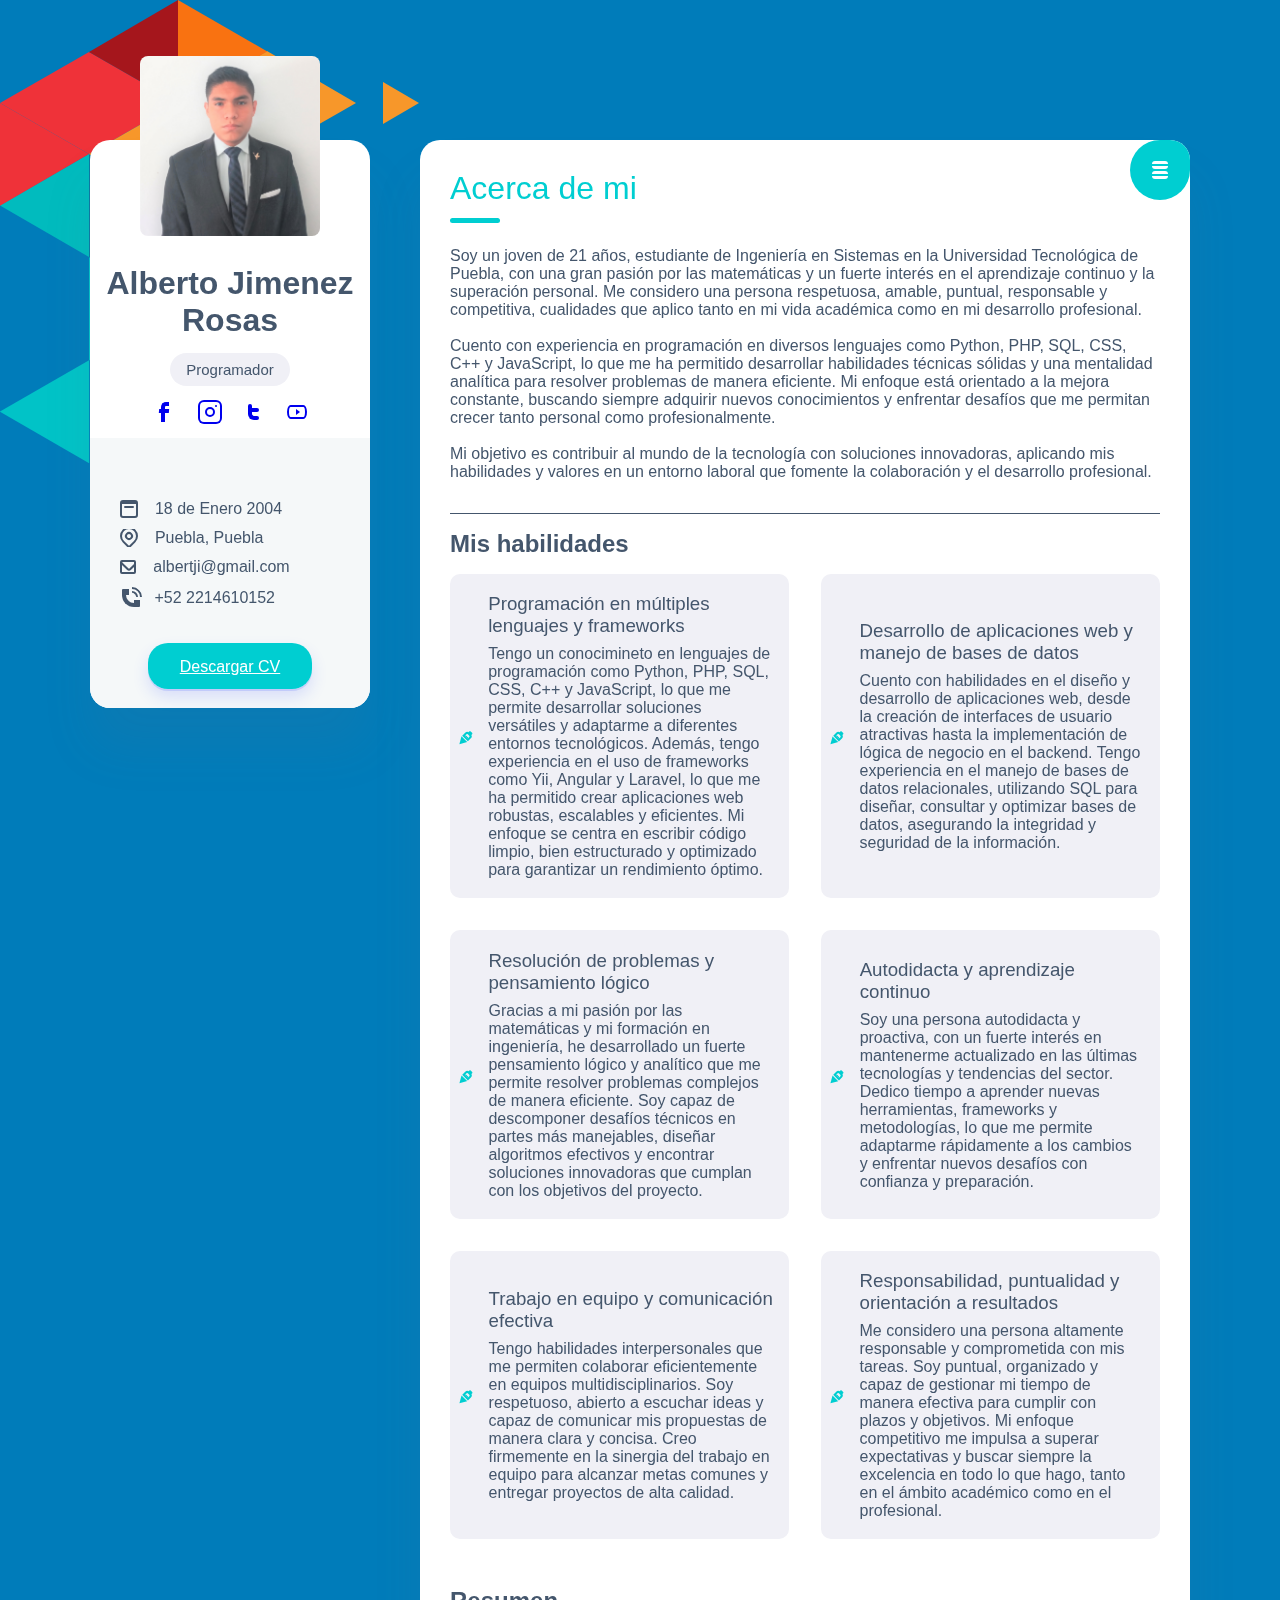
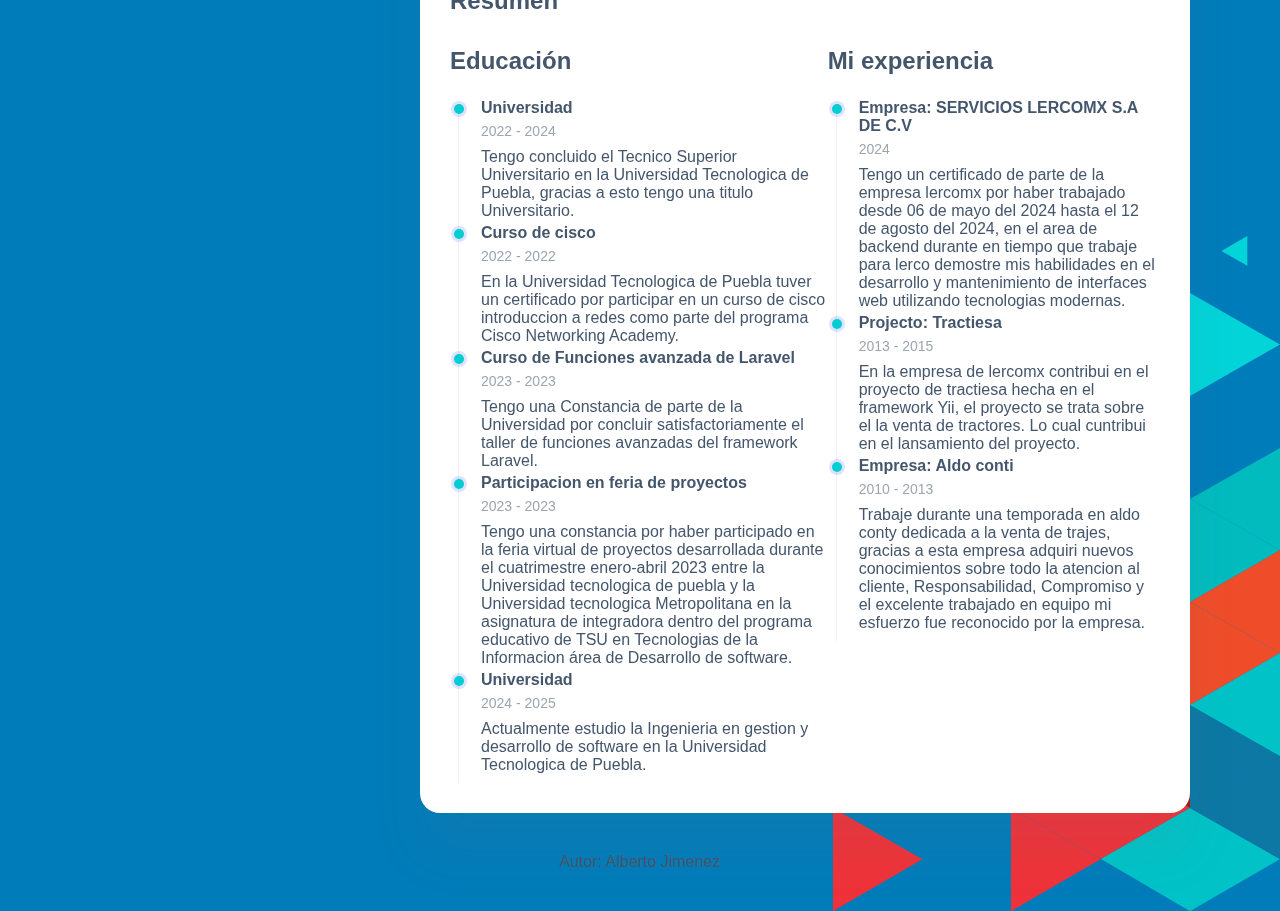
==== commit b58fe2fd: "nuevo" ====
--- a/Index.html
+++ b/Index.html
@@ -36,10 +36,8 @@
                         <li class="contacts-block-item"><i class="gg-mail"></i><a
                                 href="#">&nbsp;&nbsp;albertji@gmail.com</a></li>
                         <li class="contacts-block-item"><i class="gg-phone"></i>&nbsp;+52 2214610152</li>
-                        <li class="contacts-block-item"><i class="gg-phone"></i><a href="#">&nbsp;&nbsp;Skype:
-                                alberto15</a></li>
                     </ul>
-                    <a href="media/prueba.pdf" class="btn">Descargar CV</a>
+                    <a href="media/cv ALBERTO.pdf" class="btn">Descargar CV</a>
                 </div>
             </div>
         </aside>
@@ -52,7 +50,7 @@
                 <div class="inner-menu js-menu">
                     <ul class="nav">
                         <li class="nav-item">
-                            <a href="index.html">Acerca de</a>
+                            <a href="index.html">Acerca de mi -</a>
                         </li>
                         <li class="nav-item">
                             <a href="portfolio.html">Portafolio</a>
--- a/css/site.css
+++ b/css/site.css
@@ -138,75 +138,60 @@
 
 .portofolio img {
     max-width: 100%;
+    height: auto;
+    display: block;
 }
 
 .modal {
+    display: none;
     position: fixed;
     top: 0;
     left: 0;
     width: 100%;
     height: 100%;
-    padding: 40px 20px;
-    background-color: rgba(0, 0, 0, 0.7);
-    z-index: 999;
-    display: none;
-    text-align: center;
-}
-
- .modal {
-     display: none;
-     position: fixed;
-     top: 0;
-     left: 0;
-     width: 100%;
-     height: 100%;
-     background-color: rgba(0, 0, 0, 0.8);
-     justify-content: center;
-     align-items: center;
- }
+    background-color: rgba(0, 0, 0, 0.8);
+    justify-content: center;
+    align-items: center;
+}
 
 .modal img {
     max-height: 100%;
-        margin: auto;
-
-
-}
-
-
-
-         .modal-content {
-             position: relative;
-             display: flex;
-             flex-direction: column;
-             align-items: center;
-             background: white;
-             padding: 20px;
-             border-radius: 10px;
-         }
-
+    margin: auto;
+}
+
+.modal-content {
+    position: relative;
+    display: flex;
+    flex-direction: column;
+    align-items: center;
+    background: white;
+    padding: 20px;
+    border-radius: 10px;
+    max-width: 90%;
+    margin: auto;
+}
 
 .showModal {
     display: block;
     transition: 0.5s ease-in;
 }
 
-                .close-modal {
-                    position: absolute;
-                    top: 10px;
-                    right: 10px;
-                    background: red;
-                    color: white;
-                    border: none;
-                    border-radius: 50%;
-                    padding: 5px;
-                    cursor: pointer;
-                    font-size: 18px;
-                }
+.close-modal {
+    position: absolute;
+    top: 10px;
+    right: 10px;
+    background: red;
+    color: white;
+    border: none;
+    border-radius: 50%;
+    padding: 5px;
+    cursor: pointer;
+    font-size: 18px;
+}
 
 /* LABORATORIO 5 */
 .resume {
     background-color: white;
-    background-color: #fff;
     border-radius: 20px;
     padding: 1.875rem;
     position: relative;
@@ -229,18 +214,26 @@
     right: 0;
     width: 3.75rem;
     z-index: 2;
+    cursor: pointer;
+    font-size: 24px;
 }
 
 .inner-menu {
     display: flex;
-    align-items: center;
+    align-items: flex-end;
     justify-content: flex-end;
     height: 3.75rem;
     padding-right: 2rem;
     position: absolute;
-    top: 0;
-    right: 0;
+    /* top: 0; */
+    /* right: 0; */
     z-index: 1;
+
+        top: 60px;
+        right: 20px;
+        flex-direction: column;
+        padding: 15px;
+        border-radius: 8px;
 }
 
 .js-menu {
@@ -399,7 +392,7 @@
     text-align: center;
 }
 
-@media(max-widht: 1400px) {
+@media (max-width: 1400px) {
     .main-content {
         max-width: 1100px;
     }
@@ -409,7 +402,7 @@
     }
 }
 
-@media(max-widht: 940px) {
+@media (max-width: 940px) {
     .main-content {
         max-width: 700px;
     }
@@ -427,7 +420,7 @@
     }
 }
 
-@media(max-widht: 768px) {
+@media (max-width: 768px) {
     body {
         padding-left: 1rem;
         padding-right: 1rem;
@@ -448,6 +441,41 @@
         margin: unset;
         width: 100%;
     }
-}
-
-
+
+    .my-services {
+        grid-template-columns: 1fr;
+    }
+
+    .timeline-content>div {
+        flex-direction: column;
+    }
+
+    .js-menu>.nav {
+        flex-direction: column;
+        height: auto;
+        padding: 1rem;
+    }
+
+    .js-menu.active>.nav {
+        width: 100%;
+    }
+
+    .nav a {
+        opacity: 1;
+        margin: 0.5rem 0;
+    }
+
+    .modal-content {
+        max-width: 90%;
+        margin: auto;
+    }
+
+    .modal img {
+        max-width: 100%;
+        height: auto;
+    }
+
+    footer {
+        padding: 1rem;
+    }
+}